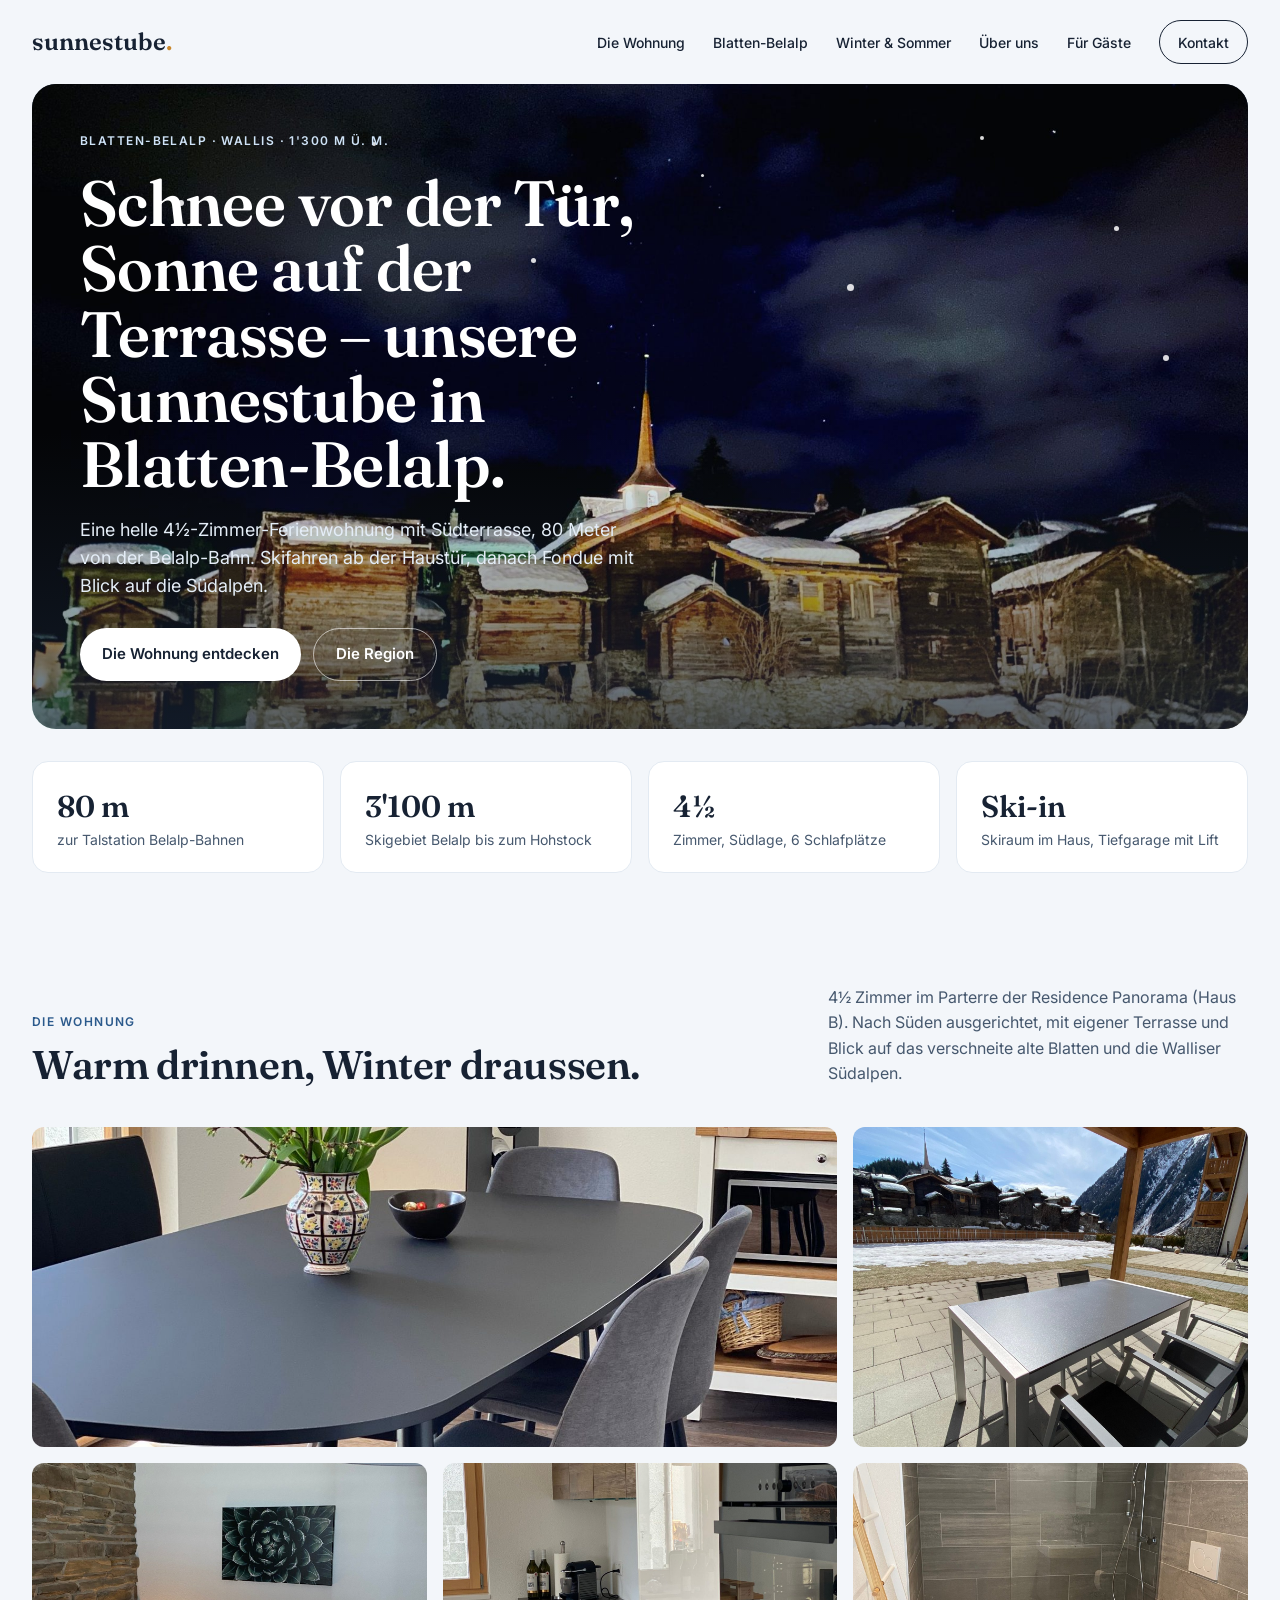
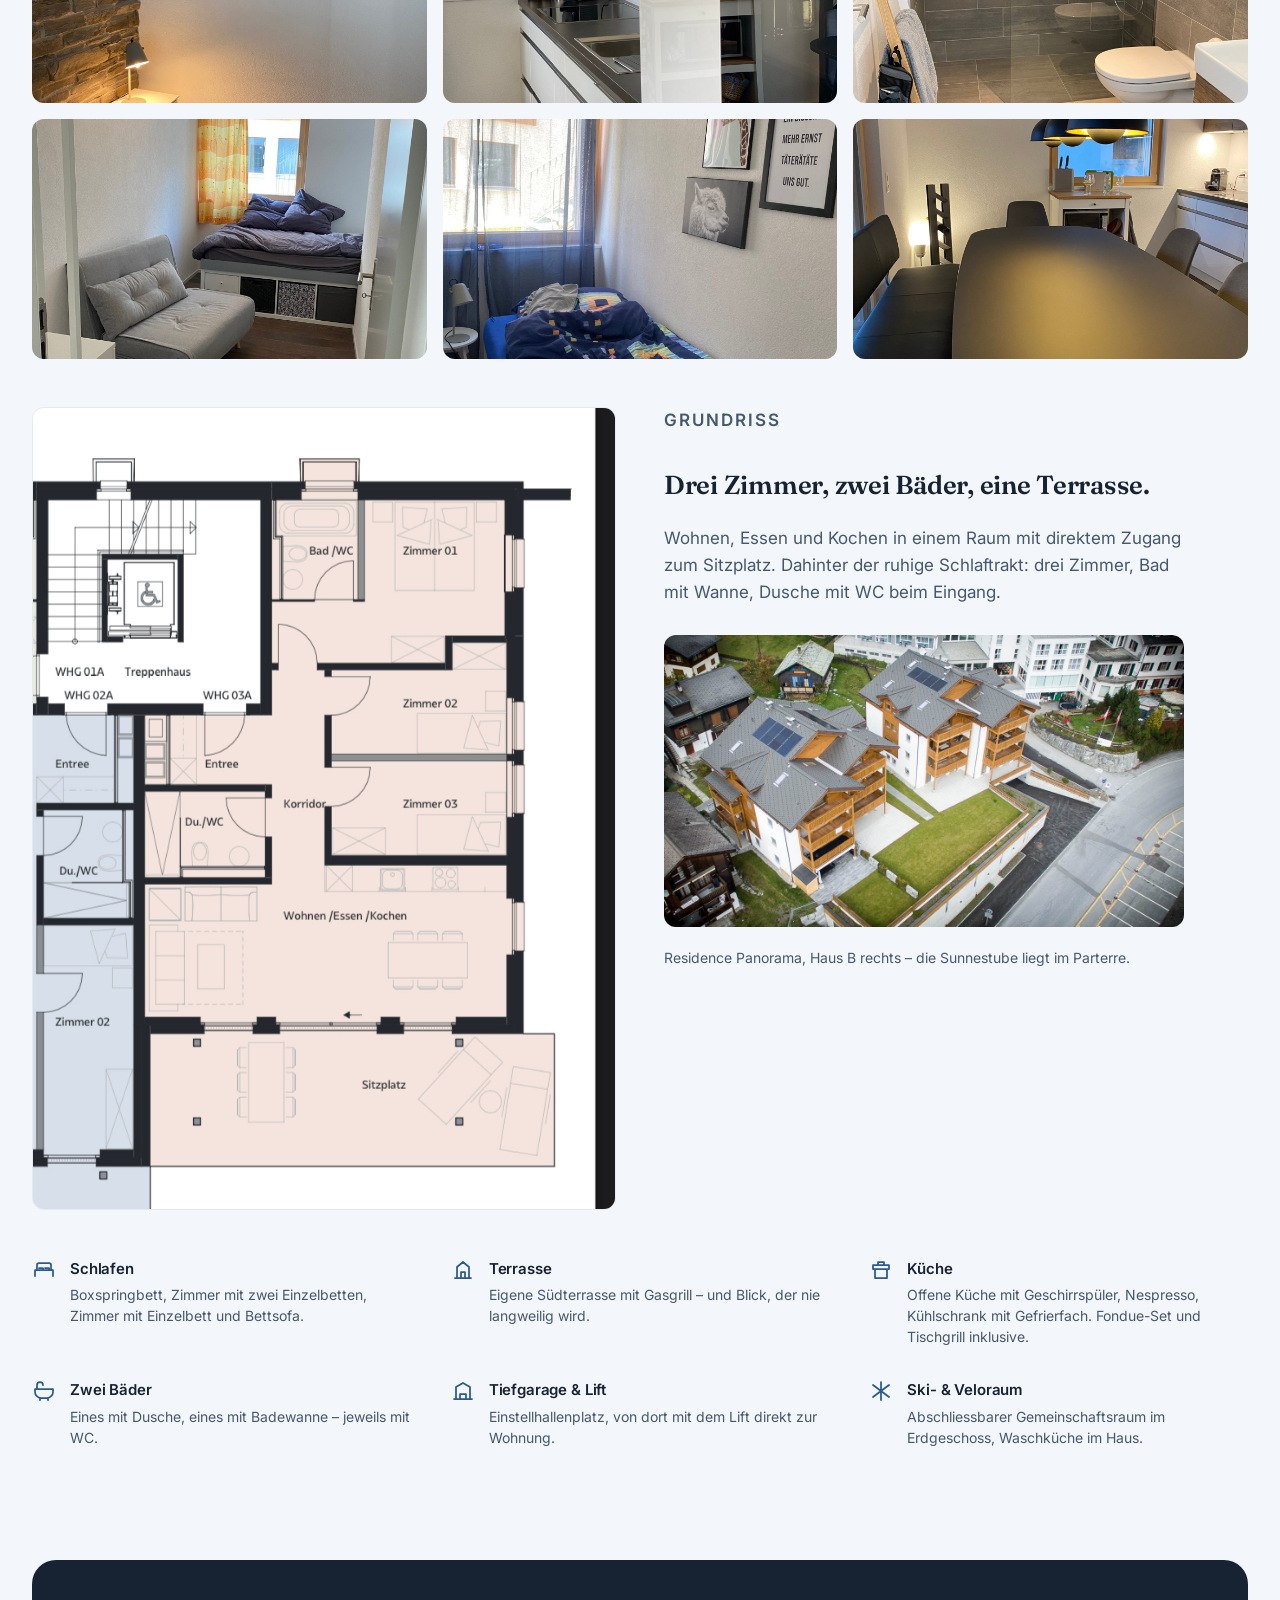
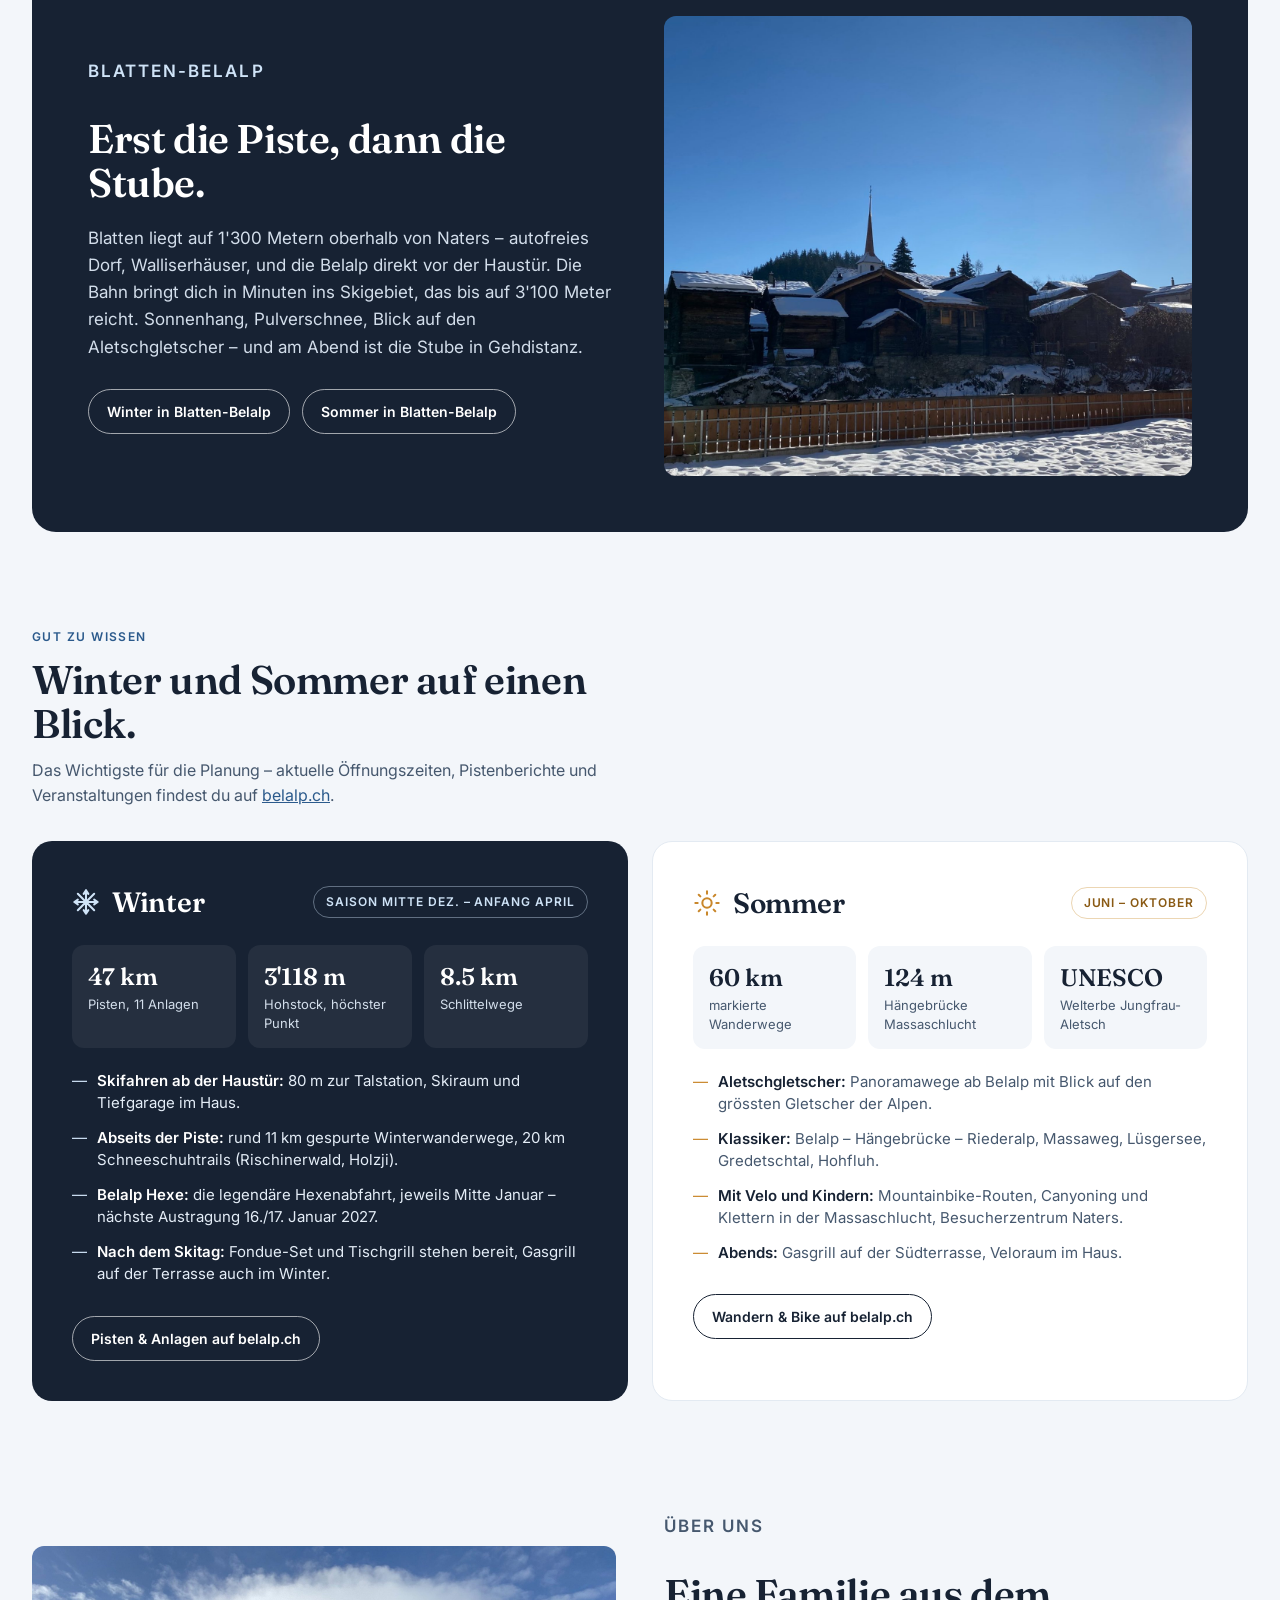
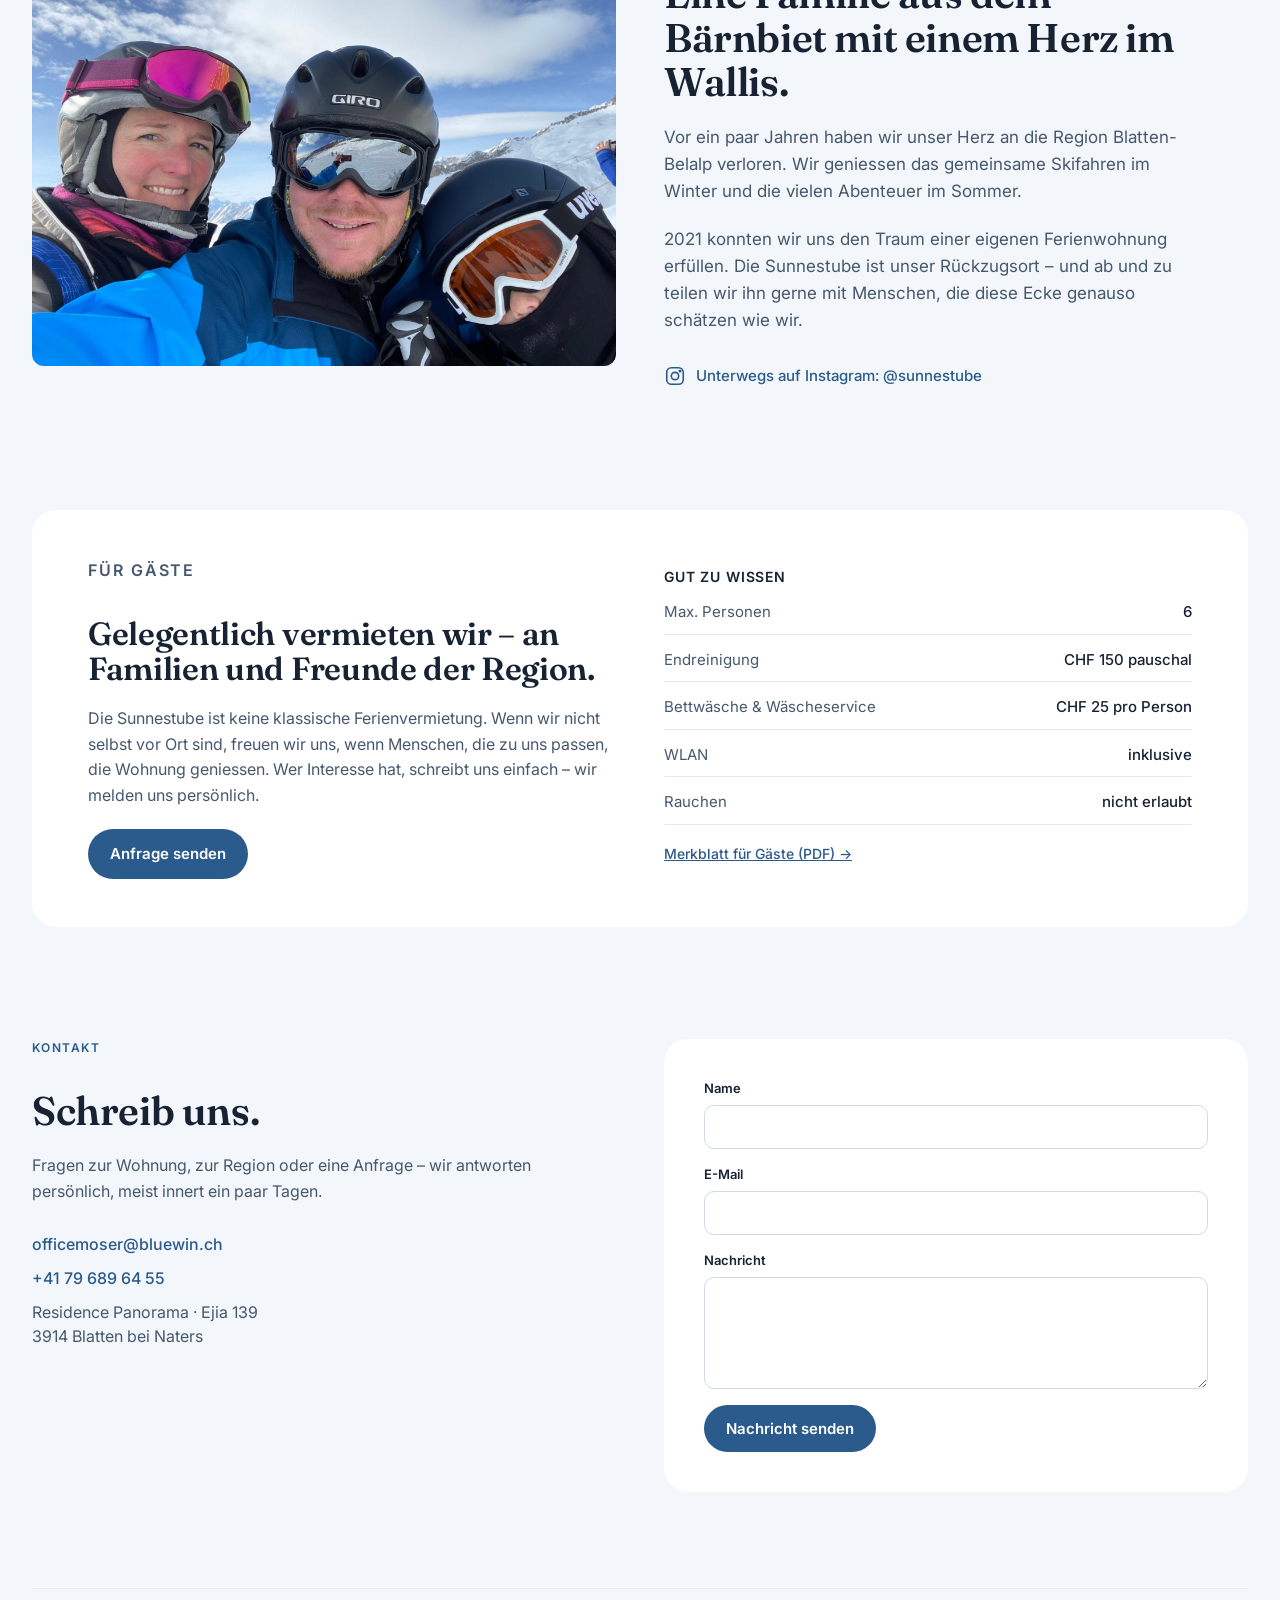
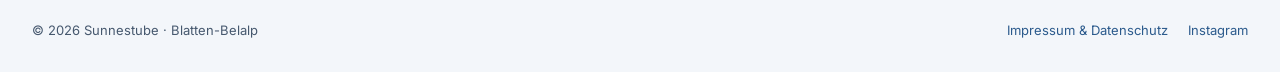
==== index.html @ 6f66592a "Neue Website sunnestube.ch (Netlify, statisch) Co-Authored-By: Claude Fable 5.1 <noreply@anthropic.c" ====
<!doctype html>
<html lang="de-CH">
<head>
<meta charset="utf-8">
<meta name="viewport" content="width=device-width, initial-scale=1">
<title>Ferienwohnung Sunnestube Blatten-Belalp – 4½ Zimmer, 80 m zur Belalp-Bahn</title>
<meta name="description" content="Die Sunnestube: helle 4½-Zimmer-Ferienwohnung mit Südterrasse in Blatten-Belalp (Wallis), 80 m von der Belalp-Bahn. Ski, Aletsch, Familie – gelegentlich vermieten wir.">
<link rel="canonical" href="https://www.sunnestube.ch/">
<meta property="og:type" content="website">
<meta property="og:site_name" content="Sunnestube Blatten-Belalp">
<meta property="og:title" content="Ferienwohnung Sunnestube Blatten-Belalp">
<meta property="og:description" content="Helle 4½-Zimmer-Ferienwohnung mit Südterrasse, 80 m von der Belalp-Bahn. Schnee vor der Tür, Sonne auf der Terrasse.">
<meta property="og:url" content="https://www.sunnestube.ch/">
<meta property="og:image" content="https://www.sunnestube.ch/images/hero.jpg">
<meta name="twitter:card" content="summary_large_image">
<link rel="icon" href="favicon.svg" type="image/svg+xml">
<link rel="preconnect" href="https://fonts.googleapis.com">
<link rel="preconnect" href="https://fonts.gstatic.com" crossorigin>
<link rel="stylesheet" href="https://fonts.googleapis.com/css2?family=Fraunces:opsz,wght@9..144,400;9..144,600&family=Inter:wght@400;500;600&display=swap">
<link rel="stylesheet" href="style.css">
<script type="application/ld+json">
{
  "@context": "https://schema.org",
  "@type": "VacationRental",
  "name": "Ferienwohnung Sunnestube",
  "description": "4½-Zimmer-Ferienwohnung mit Südterrasse in Blatten-Belalp, Wallis, für max. 6 Personen.",
  "url": "https://www.sunnestube.ch/",
  "image": "https://www.sunnestube.ch/images/hero.jpg",
  "address": {
    "@type": "PostalAddress",
    "streetAddress": "Residence Panorama, Ejia 139",
    "postalCode": "3914",
    "addressLocality": "Blatten bei Naters",
    "addressRegion": "VS",
    "addressCountry": "CH"
  },
  "containsPlace": {"@type": "Accommodation", "occupancy": {"@type": "QuantitativeValue", "maxValue": 6}, "numberOfBedrooms": 3, "numberOfBathroomsTotal": 2},
  "amenityFeature": [
    {"@type": "LocationFeatureSpecification", "name": "WLAN", "value": true},
    {"@type": "LocationFeatureSpecification", "name": "Terrasse", "value": true},
    {"@type": "LocationFeatureSpecification", "name": "Tiefgarage", "value": true},
    {"@type": "LocationFeatureSpecification", "name": "Skiraum", "value": true}
  ],
  "smokingAllowed": false
}
</script>
</head>
<body>
<div class="wrap">

<header class="header">
  <a href="#top" class="logo">sunnestube<span>.</span></a>
  <nav class="nav" aria-label="Hauptnavigation">
    <a href="#wohnung">Die Wohnung</a>
    <a href="#region">Blatten-Belalp</a>
    <a href="#saison">Winter &amp; Sommer</a>
    <a href="#familie">Über uns</a>
    <a href="#gaeste">Für Gäste</a>
    <a href="#kontakt" class="btn btn-ghost">Kontakt</a>
  </nav>
</header>

<main>

<!-- Hero -->
<section id="top" class="hero">
  <img src="images/hero.jpg" alt="Das alte Blatten bei Nacht: verschneite Walliser Holzhäuser und Kirchturm unter Sternenhimmel" fetchpriority="high">
  <span class="snow" style="width:6px;height:6px;left:12%;top:18%" aria-hidden="true"></span>
  <span class="snow" style="width:4px;height:4px;left:28%;top:9%" aria-hidden="true"></span>
  <span class="snow" style="width:5px;height:5px;left:41%;top:27%" aria-hidden="true"></span>
  <span class="snow" style="width:3px;height:3px;left:55%;top:14%" aria-hidden="true"></span>
  <span class="snow" style="width:7px;height:7px;left:67%;top:31%" aria-hidden="true"></span>
  <span class="snow" style="width:4px;height:4px;left:78%;top:8%" aria-hidden="true"></span>
  <span class="snow" style="width:5px;height:5px;left:89%;top:22%" aria-hidden="true"></span>
  <span class="snow" style="width:3px;height:3px;left:20%;top:38%" aria-hidden="true"></span>
  <span class="snow" style="width:6px;height:6px;left:93%;top:42%" aria-hidden="true"></span>
  <div class="hero-shade" aria-hidden="true"></div>
  <div class="hero-text">
    <p class="eyebrow">Blatten-Belalp · Wallis · 1'300 m ü. M.</p>
    <h1>Schnee vor der Tür, Sonne auf der Terrasse – unsere Sunnestube in Blatten-Belalp.</h1>
    <p class="lead">Eine helle 4½-Zimmer-Ferienwohnung mit Südterrasse, 80 Meter von der Belalp-Bahn. Skifahren ab der Haustür, danach Fondue mit Blick auf die Südalpen.</p>
    <div class="hero-actions">
      <a href="#wohnung" class="btn btn-white">Die Wohnung entdecken</a>
      <a href="#region" class="btn btn-outline-light">Die Region</a>
    </div>
  </div>
</section>

<!-- Kennzahlen -->
<section class="facts" aria-label="Kennzahlen">
  <div class="card"><p class="big">80 m</p><p class="small">zur Talstation Belalp-Bahnen</p></div>
  <div class="card"><p class="big">3'100 m</p><p class="small">Skigebiet Belalp bis zum Hohstock</p></div>
  <div class="card"><p class="big">4½</p><p class="small">Zimmer, Südlage, 6 Schlafplätze</p></div>
  <div class="card"><p class="big">Ski-in</p><p class="small">Skiraum im Haus, Tiefgarage mit Lift</p></div>
</section>

<!-- Die Wohnung -->
<section id="wohnung" class="section">
  <div class="section-head">
    <div>
      <p class="eyebrow">Die Wohnung</p>
      <h2>Warm drinnen, Winter draussen.</h2>
    </div>
    <p class="intro">4½ Zimmer im Parterre der Residence Panorama (Haus B). Nach Süden ausgerichtet, mit eigener Terrasse und Blick auf das verschneite alte Blatten und die Walliser Südalpen.</p>
  </div>

  <div class="gallery">
    <img class="photo span2" src="images/esszimmer.jpg" alt="Esszimmer mit grossem dunklem Tisch, Pendelleuchten und Hochlandrind-Bild" loading="lazy">
    <img class="photo" src="images/terrasse.jpg" alt="Gedeckte Terrasse mit Blick auf das alte Blatten und die Berge" loading="lazy">
    <img class="photo" src="images/schlafzimmer.jpg" alt="Schlafzimmer mit Natursteinwand und Nachttischlampe" loading="lazy">
    <img class="photo" src="images/kueche.jpg" alt="Offene Küche mit Nespresso-Maschine und Backofen" loading="lazy">
    <img class="photo" src="images/bad-dusche.jpg" alt="Badezimmer mit Walk-in-Dusche" loading="lazy">
    <img class="photo" src="images/zimmer-bettsofa.jpg" alt="Zimmer mit Bett und Bettsofa" loading="lazy">
    <img class="photo" src="images/kinderzimmer.jpg" alt="Zimmer mit Einzelbetten und Bildern an der Wand" loading="lazy">
    <img class="photo" src="images/esszimmer-abend.jpg" alt="Esszimmer am Abend mit warmem Licht und Blick in die Küche" loading="lazy">
  </div>

  <div class="two-col" style="padding-top:48px;align-items:start">
    <div>
      <img src="images/grundriss.png" alt="Grundriss der 4½-Zimmer-Wohnung mit drei Zimmern, zwei Bädern, Wohn-/Esszimmer und Terrasse" style="border-radius:12px;border:1px solid var(--line);background:#fff" loading="lazy">
    </div>
    <div class="text-col">
      <p class="eyebrow">Grundriss</p>
      <h3 style="font-size:26px">Drei Zimmer, zwei Bäder, eine Terrasse.</h3>
      <p>Wohnen, Essen und Kochen in einem Raum mit direktem Zugang zum Sitzplatz. Dahinter der ruhige Schlaftrakt: drei Zimmer, Bad mit Wanne, Dusche mit WC beim Eingang.</p>
      <img src="images/residence-panorama.jpg" alt="Luftaufnahme der Residence Panorama mit zwei Häusern, Rasen und Tiefgarage" style="border-radius:12px;margin-top:8px" loading="lazy">
      <p class="muted" style="font-size:14px">Residence Panorama, Haus B rechts – die Sunnestube liegt im Parterre.</p>
    </div>
  </div>

  <div class="features">
    <div class="feature"><svg aria-hidden="true" viewBox="0 0 24 24"><path d="M3 12h18M5 12V7a2 2 0 0 1 2-2h10a2 2 0 0 1 2 2v5M3 12v6M21 12v6M7 10h4v2M13 10h4v2"/></svg><div><h3>Schlafen</h3><p>Boxspringbett, Zimmer mit zwei Einzelbetten, Zimmer mit Einzelbett und Bettsofa.</p></div></div>
    <div class="feature"><svg aria-hidden="true" viewBox="0 0 24 24"><path d="M4 20h16M6 20V9l6-5 6 5v11M10 20v-6h4v6"/></svg><div><h3>Terrasse</h3><p>Eigene Südterrasse mit Gasgrill – und Blick, der nie langweilig wird.</p></div></div>
    <div class="feature"><svg aria-hidden="true" viewBox="0 0 24 24"><path d="M4 7h16v4H4zM6 11v9h12v-9M9 7V4h6v3"/></svg><div><h3>Küche</h3><p>Offene Küche mit Geschirrspüler, Nespresso, Kühlschrank mit Gefrierfach. Fondue-Set und Tischgrill inklusive.</p></div></div>
    <div class="feature"><svg aria-hidden="true" viewBox="0 0 24 24"><path d="M5 10V6a3 3 0 0 1 6 0M3 10h18v3a6 6 0 0 1-6 6H9a6 6 0 0 1-6-6zM8 19v2M16 19v2"/></svg><div><h3>Zwei Bäder</h3><p>Eines mit Dusche, eines mit Badewanne – jeweils mit WC.</p></div></div>
    <div class="feature"><svg aria-hidden="true" viewBox="0 0 24 24"><path d="M3 20h18M5 20V8l7-4 7 4v12M9 20v-5h6v5"/></svg><div><h3>Tiefgarage &amp; Lift</h3><p>Einstellhallenplatz, von dort mit dem Lift direkt zur Wohnung.</p></div></div>
    <div class="feature"><svg aria-hidden="true" viewBox="0 0 24 24"><path d="M4 18 20 6M4 6l16 12M12 3v18"/></svg><div><h3>Ski- &amp; Veloraum</h3><p>Abschliessbarer Gemeinschaftsraum im Erdgeschoss, Waschküche im Haus.</p></div></div>
  </div>
</section>

<!-- Region -->
<section id="region" class="section">
  <div class="panel-dark">
    <div class="stack">
      <p class="eyebrow">Blatten-Belalp</p>
      <h2>Erst die Piste, dann die Stube.</h2>
      <p>Blatten liegt auf 1'300 Metern oberhalb von Naters – autofreies Dorf, Walliserhäuser, und die Belalp direkt vor der Haustür. Die Bahn bringt dich in Minuten ins Skigebiet, das bis auf 3'100 Meter reicht. Sonnenhang, Pulverschnee, Blick auf den Aletschgletscher – und am Abend ist die Stube in Gehdistanz.</p>
      <div class="actions">
        <a href="#winter" class="btn btn-outline-light btn-sm">Winter in Blatten-Belalp</a>
        <a href="#sommer" class="btn btn-outline-light btn-sm">Sommer in Blatten-Belalp</a>
      </div>
    </div>
    <img class="photo" src="images/blatten-winter.jpg" alt="Das alte Blatten im Winter bei Sonnenschein" style="height:460px" loading="lazy">
  </div>
</section>

<!-- Saison -->
<section id="saison" class="section" style="padding-top:96px">
  <div style="max-width:620px">
    <p class="eyebrow">Gut zu wissen</p>
    <h2>Winter und Sommer auf einen Blick.</h2>
    <p class="muted" style="font-size:16px;line-height:1.6;padding-top:12px">Das Wichtigste für die Planung – aktuelle Öffnungszeiten, Pistenberichte und Veranstaltungen findest du auf <a href="https://www.belalp.ch" rel="noopener">belalp.ch</a>.</p>
  </div>
  <div class="season-grid">

    <div id="winter" class="season season-winter">
      <div class="season-title">
        <svg aria-hidden="true" viewBox="0 0 24 24"><path d="M12 2v20M2 12h20M5 5l14 14M19 5 5 19M12 2l-2 3M12 2l2 3M12 22l-2-3M12 22l2-3M2 12l3-2M2 12l3 2M22 12l-3-2M22 12l-3 2"/></svg>
        <h3>Winter</h3>
        <span class="pill">Saison Mitte Dez. – Anfang April</span>
      </div>
      <div class="stats">
        <div class="stat"><p class="big">47 km</p><p class="small">Pisten, 11 Anlagen</p></div>
        <div class="stat"><p class="big">3'118 m</p><p class="small">Hohstock, höchster Punkt</p></div>
        <div class="stat"><p class="big">8.5 km</p><p class="small">Schlittelwege</p></div>
      </div>
      <ul>
        <li><span class="dash">—</span><span><strong>Skifahren ab der Haustür:</strong> 80 m zur Talstation, Skiraum und Tiefgarage im Haus.</span></li>
        <li><span class="dash">—</span><span><strong>Abseits der Piste:</strong> rund 11 km gespurte Winterwanderwege, 20 km Schneeschuhtrails (Rischinerwald, Holzji).</span></li>
        <li><span class="dash">—</span><span><strong>Belalp Hexe:</strong> die legendäre Hexenabfahrt, jeweils Mitte Januar – nächste Austragung 16./17. Januar 2027.</span></li>
        <li><span class="dash">—</span><span><strong>Nach dem Skitag:</strong> Fondue-Set und Tischgrill stehen bereit, Gasgrill auf der Terrasse auch im Winter.</span></li>
      </ul>
      <div class="actions">
        <a href="https://www.belalp.ch/entdecken/winter" rel="noopener" class="btn btn-outline-light btn-sm">Pisten &amp; Anlagen auf belalp.ch</a>
      </div>
    </div>

    <div id="sommer" class="season season-summer">
      <div class="season-title">
        <svg aria-hidden="true" viewBox="0 0 24 24"><circle cx="12" cy="12" r="4"/><path d="M12 2v2M12 20v2M2 12h2M20 12h2M4.9 4.9l1.4 1.4M17.7 17.7l1.4 1.4M4.9 19.1l1.4-1.4M17.7 6.3l1.4-1.4"/></svg>
        <h3>Sommer</h3>
        <span class="pill">Juni – Oktober</span>
      </div>
      <div class="stats">
        <div class="stat"><p class="big">60 km</p><p class="small">markierte Wanderwege</p></div>
        <div class="stat"><p class="big">124 m</p><p class="small">Hängebrücke Massaschlucht</p></div>
        <div class="stat"><p class="big">UNESCO</p><p class="small">Welterbe Jungfrau-Aletsch</p></div>
      </div>
      <ul>
        <li><span class="dash">—</span><span><strong>Aletschgletscher:</strong> Panoramawege ab Belalp mit Blick auf den grössten Gletscher der Alpen.</span></li>
        <li><span class="dash">—</span><span><strong>Klassiker:</strong> Belalp – Hängebrücke – Riederalp, Massaweg, Lüsgersee, Gredetschtal, Hohfluh.</span></li>
        <li><span class="dash">—</span><span><strong>Mit Velo und Kindern:</strong> Mountainbike-Routen, Canyoning und Klettern in der Massaschlucht, Besucherzentrum Naters.</span></li>
        <li><span class="dash">—</span><span><strong>Abends:</strong> Gasgrill auf der Südterrasse, Veloraum im Haus.</span></li>
      </ul>
      <div class="actions">
        <a href="https://www.belalp.ch/entdecken/sommer" rel="noopener" class="btn btn-ghost btn-sm">Wandern &amp; Bike auf belalp.ch</a>
      </div>
    </div>

  </div>
</section>

<!-- Familie -->
<section id="familie" class="section two-col">
  <img class="photo" src="images/familie.jpg" alt="Familie mit Skihelmen auf der Piste, im Hintergrund die Berge" style="height:420px" loading="lazy">
  <div class="text-col">
    <p class="eyebrow">Über uns</p>
    <h2>Eine Familie aus dem Bärnbiet mit einem Herz im Wallis.</h2>
    <p>Vor ein paar Jahren haben wir unser Herz an die Region Blatten-Belalp verloren. Wir geniessen das gemeinsame Skifahren im Winter und die vielen Abenteuer im Sommer.</p>
    <p>2021 konnten wir uns den Traum einer eigenen Ferienwohnung erfüllen. Die Sunnestube ist unser Rückzugsort – und ab und zu teilen wir ihn gerne mit Menschen, die diese Ecke genauso schätzen wie wir.</p>
    <a href="https://www.instagram.com/sunnestube/" rel="noopener" class="iglink"><svg aria-hidden="true" viewBox="0 0 24 24"><rect x="3" y="3" width="18" height="18" rx="5"/><circle cx="12" cy="12" r="4"/><circle cx="17.5" cy="6.5" r=".8" fill="currentColor"/></svg>Unterwegs auf Instagram: @sunnestube</a>
  </div>
</section>

<!-- Für Gäste -->
<section id="gaeste" class="section">
  <div class="panel-white">
    <div class="text-col">
      <p class="eyebrow">Für Gäste</p>
      <h2>Gelegentlich vermieten wir – an Familien und Freunde der Region.</h2>
      <p>Die Sunnestube ist keine klassische Ferienvermietung. Wenn wir nicht selbst vor Ort sind, freuen wir uns, wenn Menschen, die zu uns passen, die Wohnung geniessen. Wer Interesse hat, schreibt uns einfach – wir melden uns persönlich.</p>
      <a href="#kontakt" class="btn btn-primary" style="align-self:flex-start">Anfrage senden</a>
    </div>
    <div class="kv">
      <h3>Gut zu wissen</h3>
      <div class="row"><span>Max. Personen</span><b>6</b></div>
      <div class="row"><span>Endreinigung</span><b>CHF 150 pauschal</b></div>
      <div class="row"><span>Bettwäsche &amp; Wäscheservice</span><b>CHF 25 pro Person</b></div>
      <div class="row"><span>WLAN</span><b>inklusive</b></div>
      <div class="row"><span>Rauchen</span><b>nicht erlaubt</b></div>
      <a href="merkblatt.pdf" style="font-size:14px;font-weight:500;padding-top:4px">Merkblatt für Gäste (PDF) →</a>
    </div>
  </div>
</section>

<!-- Kontakt -->
<section id="kontakt" class="section contact">
  <div class="stack">
    <p class="eyebrow">Kontakt</p>
    <h2>Schreib uns.</h2>
    <p class="muted" style="font-size:16px;line-height:1.6">Fragen zur Wohnung, zur Region oder eine Anfrage – wir antworten persönlich, meist innert ein paar Tagen.</p>
    <div class="contact-details">
      <a href="mailto:officemoser@bluewin.ch">officemoser@bluewin.ch</a>
      <a href="tel:+41796896455">+41 79 689 64 55</a>
      <p class="muted" style="font-size:16px">Residence Panorama · Ejia 139<br>3914 Blatten bei Naters</p>
    </div>
  </div>
  <form class="form" name="kontakt" method="POST" action="/danke.html" data-netlify="true" netlify-honeypot="firma">
    <input type="hidden" name="form-name" value="kontakt">
    <p class="hp"><label>Firma <input name="firma"></label></p>
    <div class="field"><label for="name">Name</label><input id="name" name="name" type="text" required autocomplete="name"></div>
    <div class="field"><label for="email">E-Mail</label><input id="email" name="email" type="email" required autocomplete="email"></div>
    <div class="field"><label for="msg">Nachricht</label><textarea id="msg" name="nachricht" rows="4" required></textarea></div>
    <button type="submit" class="btn btn-primary" style="align-self:flex-start">Nachricht senden</button>
  </form>
</section>

</main>

<footer class="footer">
  <span>© 2026 Sunnestube · Blatten-Belalp</span>
  <div class="footer-links"><a href="impressum.html">Impressum &amp; Datenschutz</a><a href="https://www.instagram.com/sunnestube/" rel="noopener">Instagram</a></div>
</footer>

</div>
</body>
</html>
---- style.css ----
:root{
  --bg:#f3f6fa;--ink:#172233;--muted:#46586e;--accent:#2b5a8c;--accent-dark:#1d4268;
  --ice:#cfe3f7;--line:#e3eaf2;--sun:#c9872b;--ph:#dde6f0;
}
*{box-sizing:border-box}
html{scroll-behavior:smooth}
body{margin:0;background:var(--bg);color:var(--ink);font-family:Inter,system-ui,-apple-system,sans-serif;line-height:1.5}
a{color:var(--accent)}a:hover{color:var(--accent-dark)}
img{max-width:100%;display:block}
h1,h2,h3{font-family:Fraunces,Georgia,serif;font-weight:600;margin:0;letter-spacing:-.01em}
h2{font-size:40px;line-height:1.1}
p{margin:0}
.wrap{max-width:1440px;margin:0 auto;padding:0 32px}
.eyebrow{font-size:12px;font-weight:600;letter-spacing:.12em;text-transform:uppercase;color:var(--accent);margin:0 0 12px}
.btn{display:inline-flex;align-items:center;gap:8px;padding:14px 22px;border-radius:999px;font-size:15px;font-weight:600;text-decoration:none;min-height:44px;border:0;cursor:pointer;font-family:inherit}
.btn-primary{background:var(--accent);color:#fff}.btn-primary:hover{background:var(--accent-dark);color:#fff}
.btn-white{background:#fff;color:var(--ink)}.btn-white:hover{background:var(--ice);color:var(--ink)}
.btn-ghost{border:1.5px solid var(--ink);color:var(--ink);background:transparent}.btn-ghost:hover{background:var(--ink);color:#fff}
.btn-outline-light{border:1.5px solid rgba(255,255,255,.6);color:#fff;background:transparent}.btn-outline-light:hover{background:rgba(255,255,255,.12);color:#fff}
.btn-sm{font-size:14px;padding:11px 18px}

/* Platzhalter – ersetzen durch <img> */
.ph{background:var(--ph);color:var(--muted);display:flex;align-items:center;justify-content:center;text-align:center;padding:16px;font-size:13px;font-weight:500;letter-spacing:.04em;text-transform:uppercase;border-radius:12px}
.photo{border-radius:12px;object-fit:cover;width:100%;height:100%}

/* Header */
.header{display:flex;align-items:center;justify-content:space-between;flex-wrap:wrap;gap:16px;padding:20px 0}
.logo{font-family:Fraunces,Georgia,serif;font-size:24px;font-weight:600;color:var(--ink);text-decoration:none}
.logo span{color:var(--sun)}
.nav{display:flex;gap:28px;flex-wrap:wrap;align-items:center}
.nav a{color:var(--ink);text-decoration:none;font-size:14px;font-weight:500}
.nav a:hover{color:var(--accent)}
.nav .btn{padding:10px 18px;font-size:14px}

/* Hero */
.hero{position:relative;border-radius:24px;overflow:hidden;min-height:640px;display:flex;align-items:flex-end;background:linear-gradient(180deg,#1b2d4a 0%,#3f6a99 45%,#9fbfd9 78%,#eef4fa 100%)}
.hero img{position:absolute;inset:0;width:100%;height:100%;object-fit:cover}
.hero .ph{position:absolute;inset:0;border-radius:0;background:transparent;color:#dbe7f3;align-items:flex-start;padding-top:28px}
.hero-shade{position:absolute;left:0;right:0;bottom:0;height:46%;background:linear-gradient(180deg,rgba(23,34,51,0) 0%,rgba(23,34,51,.72) 100%)}
.hero-text{position:relative;padding:48px;max-width:720px;color:#fff;display:flex;flex-direction:column;gap:20px}
.hero-text .eyebrow{color:var(--ice);margin:0}
.hero-text h1{font-size:64px;line-height:1.02;color:#fff}
.hero-text p.lead{font-size:18px;line-height:1.55;color:#e4edf7;max-width:560px}
.hero-actions{display:flex;gap:12px;flex-wrap:wrap;margin-top:8px}
.snow{position:absolute;border-radius:50%;background:#fff;opacity:.85}

/* Kennzahlen */
.facts{display:grid;grid-template-columns:repeat(4,minmax(0,1fr));gap:16px;padding-top:32px}
.card{background:#fff;border-radius:16px;padding:22px 24px;border:1px solid var(--line)}
.card .big{font-family:Fraunces,Georgia,serif;font-size:30px;font-weight:600}
.card .small,.muted{font-size:14px;color:var(--muted)}

/* Sections */
.section{padding-top:112px}
.section-head{display:flex;justify-content:space-between;align-items:flex-end;flex-wrap:wrap;gap:16px}
.section-head .intro{font-size:16px;line-height:1.6;color:var(--muted);max-width:420px}
.gallery{display:grid;grid-template-columns:repeat(3,minmax(0,1fr));gap:16px;margin-top:40px}
.gallery .span2{grid-column:span 2}
.gallery > *{height:240px}
.gallery > :nth-child(-n+2){height:320px}
.features{display:grid;grid-template-columns:repeat(3,minmax(0,1fr));gap:32px 40px;padding-top:48px}
.feature{display:flex;gap:14px;align-items:flex-start}
.feature svg{flex:none;width:24px;height:24px;stroke:var(--accent);fill:none;stroke-width:1.75;stroke-linecap:round;stroke-linejoin:round}
.feature h3{font-family:Inter,sans-serif;font-size:15px;font-weight:600;margin:0 0 4px}
.feature p{font-size:14px;color:var(--muted)}

.panel-dark{background:var(--ink);color:#fff;border-radius:24px;padding:56px;display:grid;grid-template-columns:repeat(2,minmax(0,1fr));gap:48px;align-items:center}
.panel-dark h2{color:#fff}
.panel-dark .eyebrow{color:var(--ice)}
.panel-dark p{font-size:17px;line-height:1.6;color:#d3deeb}
.panel-dark .ph{background:#2a3d57;color:#d3deeb;height:460px}
.stack{display:flex;flex-direction:column;gap:20px}
.actions{display:flex;gap:12px;flex-wrap:wrap;padding-top:8px}

/* Saison */
.season-grid{display:grid;grid-template-columns:repeat(2,minmax(0,1fr));gap:24px;margin-top:32px}
.season{border-radius:20px;padding:40px;display:flex;flex-direction:column;gap:22px}
.season-winter{background:var(--ink);color:#fff}
.season-summer{background:#fff;border:1px solid var(--line)}
.season-title{display:flex;align-items:center;gap:12px}
.season-title h3{font-size:28px}
.season-winter h3{color:#fff}
.season-title svg{width:28px;height:28px;fill:none;stroke-width:1.75;stroke-linecap:round}
.season-winter svg{stroke:var(--ice)}
.season-summer svg{stroke:var(--sun)}
.pill{margin-left:auto;font-size:12px;font-weight:600;letter-spacing:.08em;text-transform:uppercase;border-radius:999px;padding:6px 12px}
.season-winter .pill{color:var(--ice);border:1px solid rgba(207,227,247,.4)}
.season-summer .pill{color:#8a5a14;border:1px solid #ecd6b3}
.stats{display:grid;grid-template-columns:repeat(3,minmax(0,1fr));gap:12px}
.stat{border-radius:12px;padding:14px 16px}
.season-winter .stat{background:rgba(255,255,255,.06)}
.season-summer .stat{background:var(--bg)}
.stat .big{font-family:Fraunces,Georgia,serif;font-size:24px;font-weight:600}
.stat .small{font-size:13px}
.season-winter .stat .small{color:#d3deeb}
.season-summer .stat .small{color:var(--muted)}
.season ul{margin:0;padding:0;list-style:none;display:flex;flex-direction:column;gap:12px;font-size:15px}
.season li{display:flex;gap:10px}
.season-winter li{color:#e4edf7}.season-winter li strong{color:#fff;font-weight:600}.season-winter li .dash{color:var(--ice)}
.season-summer li{color:var(--muted)}.season-summer li strong{color:var(--ink);font-weight:600}.season-summer li .dash{color:var(--sun)}

/* Familie / Gäste / Kontakt */
.two-col{display:grid;grid-template-columns:repeat(2,minmax(0,1fr));gap:48px;align-items:center}
.two-col .ph{height:420px}
.text-col{display:flex;flex-direction:column;gap:20px;max-width:520px}
.text-col p{font-size:17px;line-height:1.6;color:var(--muted)}
.iglink{display:inline-flex;align-items:center;gap:10px;font-size:15px;font-weight:500;text-decoration:none;min-height:44px}
.iglink svg{width:22px;height:22px;fill:none;stroke:currentColor;stroke-width:1.75;stroke-linecap:round}

.panel-white{background:#fff;border-radius:24px;padding:48px 56px;display:grid;grid-template-columns:repeat(2,minmax(0,1fr));gap:48px}
.panel-white h2{font-size:32px}
.panel-white .text-col p{font-size:16px}
.kv{display:flex;flex-direction:column;gap:14px;font-size:15px;color:var(--muted);padding-top:8px}
.kv h3{font-family:Inter,sans-serif;font-size:14px;font-weight:600;color:var(--ink);letter-spacing:.06em;text-transform:uppercase}
.kv .row{display:flex;justify-content:space-between;gap:16px;border-bottom:1px solid var(--line);padding-bottom:10px}
.kv .row b{color:var(--ink);font-weight:500}

.contact{display:grid;grid-template-columns:repeat(2,minmax(0,1fr));gap:48px}
.contact-details{display:flex;flex-direction:column;gap:10px;font-size:16px;padding-top:8px}
.contact-details a{text-decoration:none;font-weight:500}
.form{background:#fff;border-radius:24px;padding:40px;display:flex;flex-direction:column;gap:16px}
.field{display:flex;flex-direction:column;gap:6px}
.field label{font-size:13px;font-weight:600}
.field input,.field textarea{min-height:44px;padding:10px 14px;border:1px solid #cfdae6;border-radius:10px;font:inherit;font-size:15px;background:#fff}
.field textarea{resize:vertical}
.hp{display:none}

.footer{margin-top:96px;padding:32px 0;border-top:1px solid var(--line);display:flex;justify-content:space-between;flex-wrap:wrap;gap:16px;font-size:13px;color:var(--muted)}
.footer a{text-decoration:none}
.footer-links{display:flex;gap:20px}

/* Unterseiten */
.page{max-width:760px;padding:48px 0 0}
.page h1{font-size:44px;line-height:1.1;margin-bottom:24px}
.page h2{font-size:22px;margin:32px 0 10px}
.page p{color:var(--muted);font-size:16px;line-height:1.65;margin-bottom:12px}

@media (max-width:860px){
  h2{font-size:30px}
  .hero-text h1{font-size:40px}
  .hero{min-height:560px}
  .hero-text{padding:28px}
  .wrap{padding:0 16px}
  .nav{display:none}
  .facts,.gallery,.features,.two-col,.panel-dark,.panel-white,.season-grid,.contact{grid-template-columns:1fr}
  .gallery .span2{grid-column:auto}
  .panel-dark,.panel-white,.season{padding:28px}
  .section{padding-top:72px}
  .stats{grid-template-columns:1fr 1fr}
  .pill{margin-left:0}
  .season-title{flex-wrap:wrap}
}
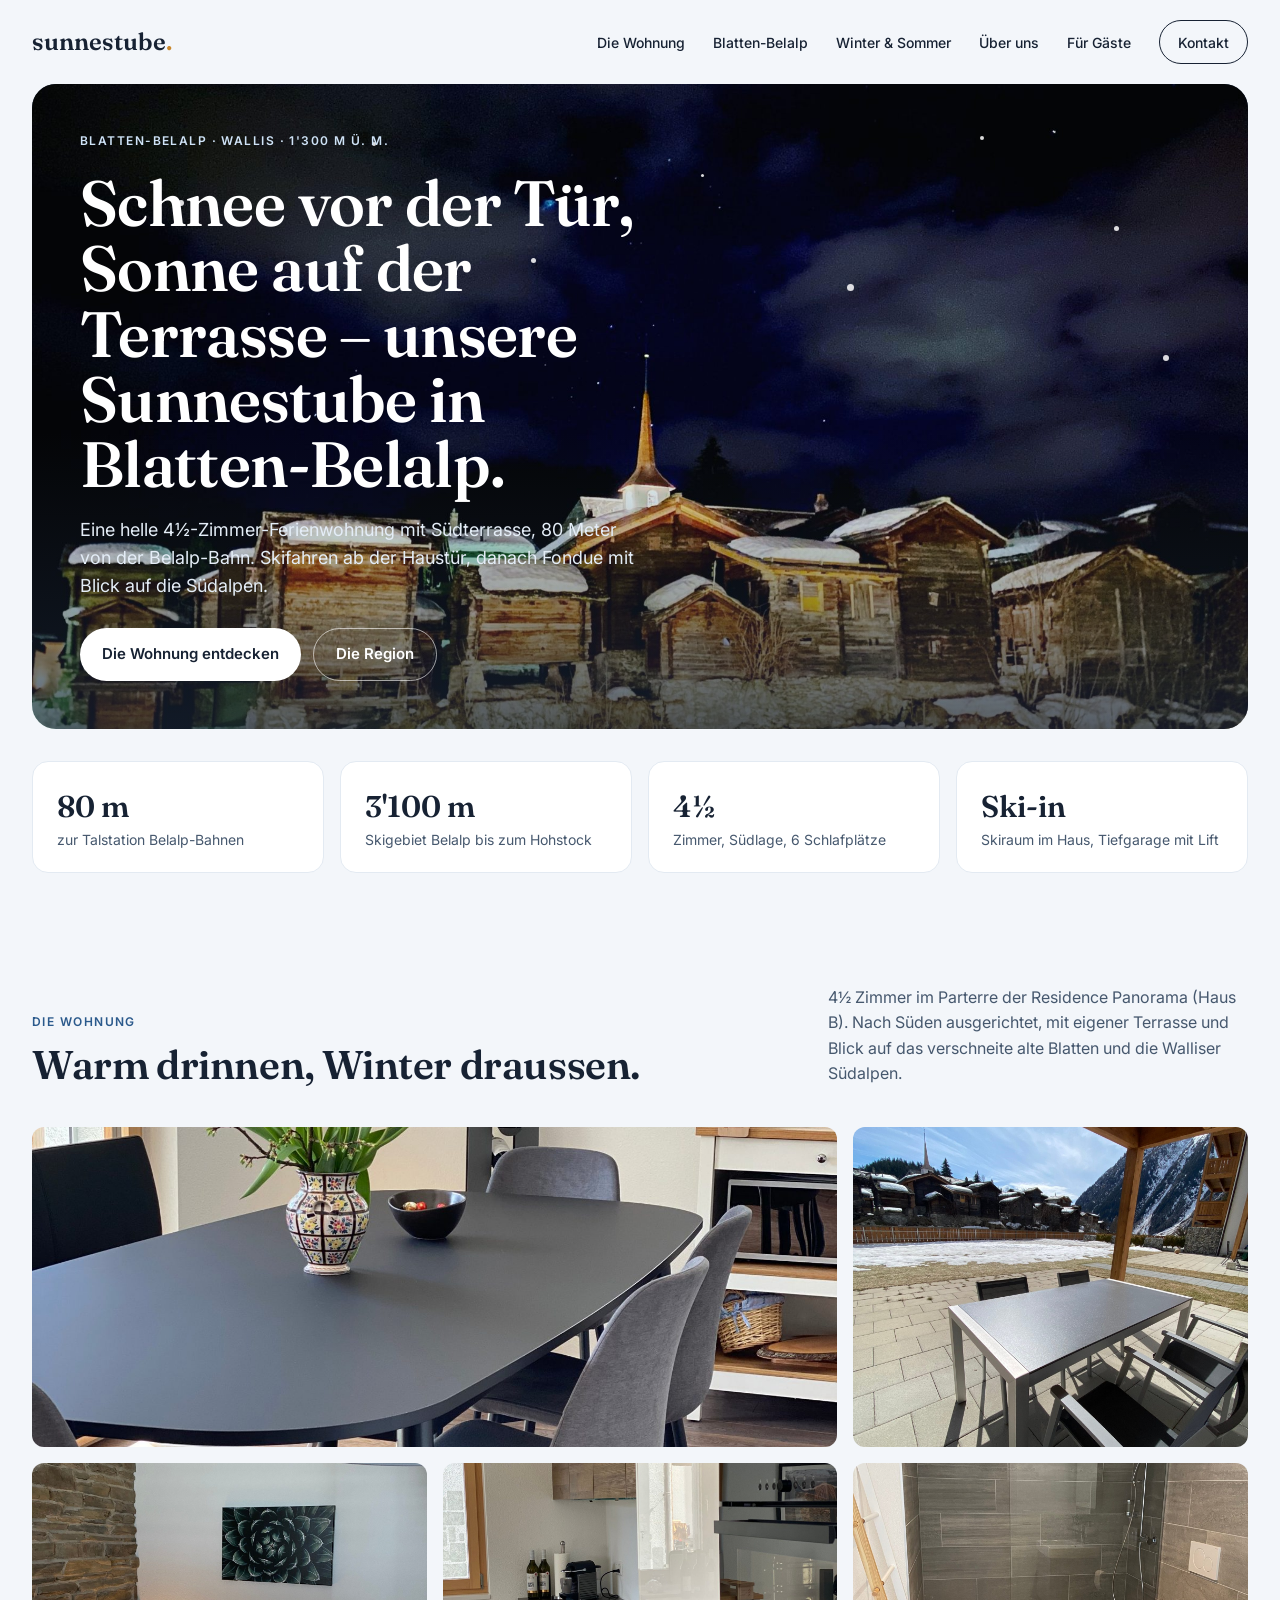
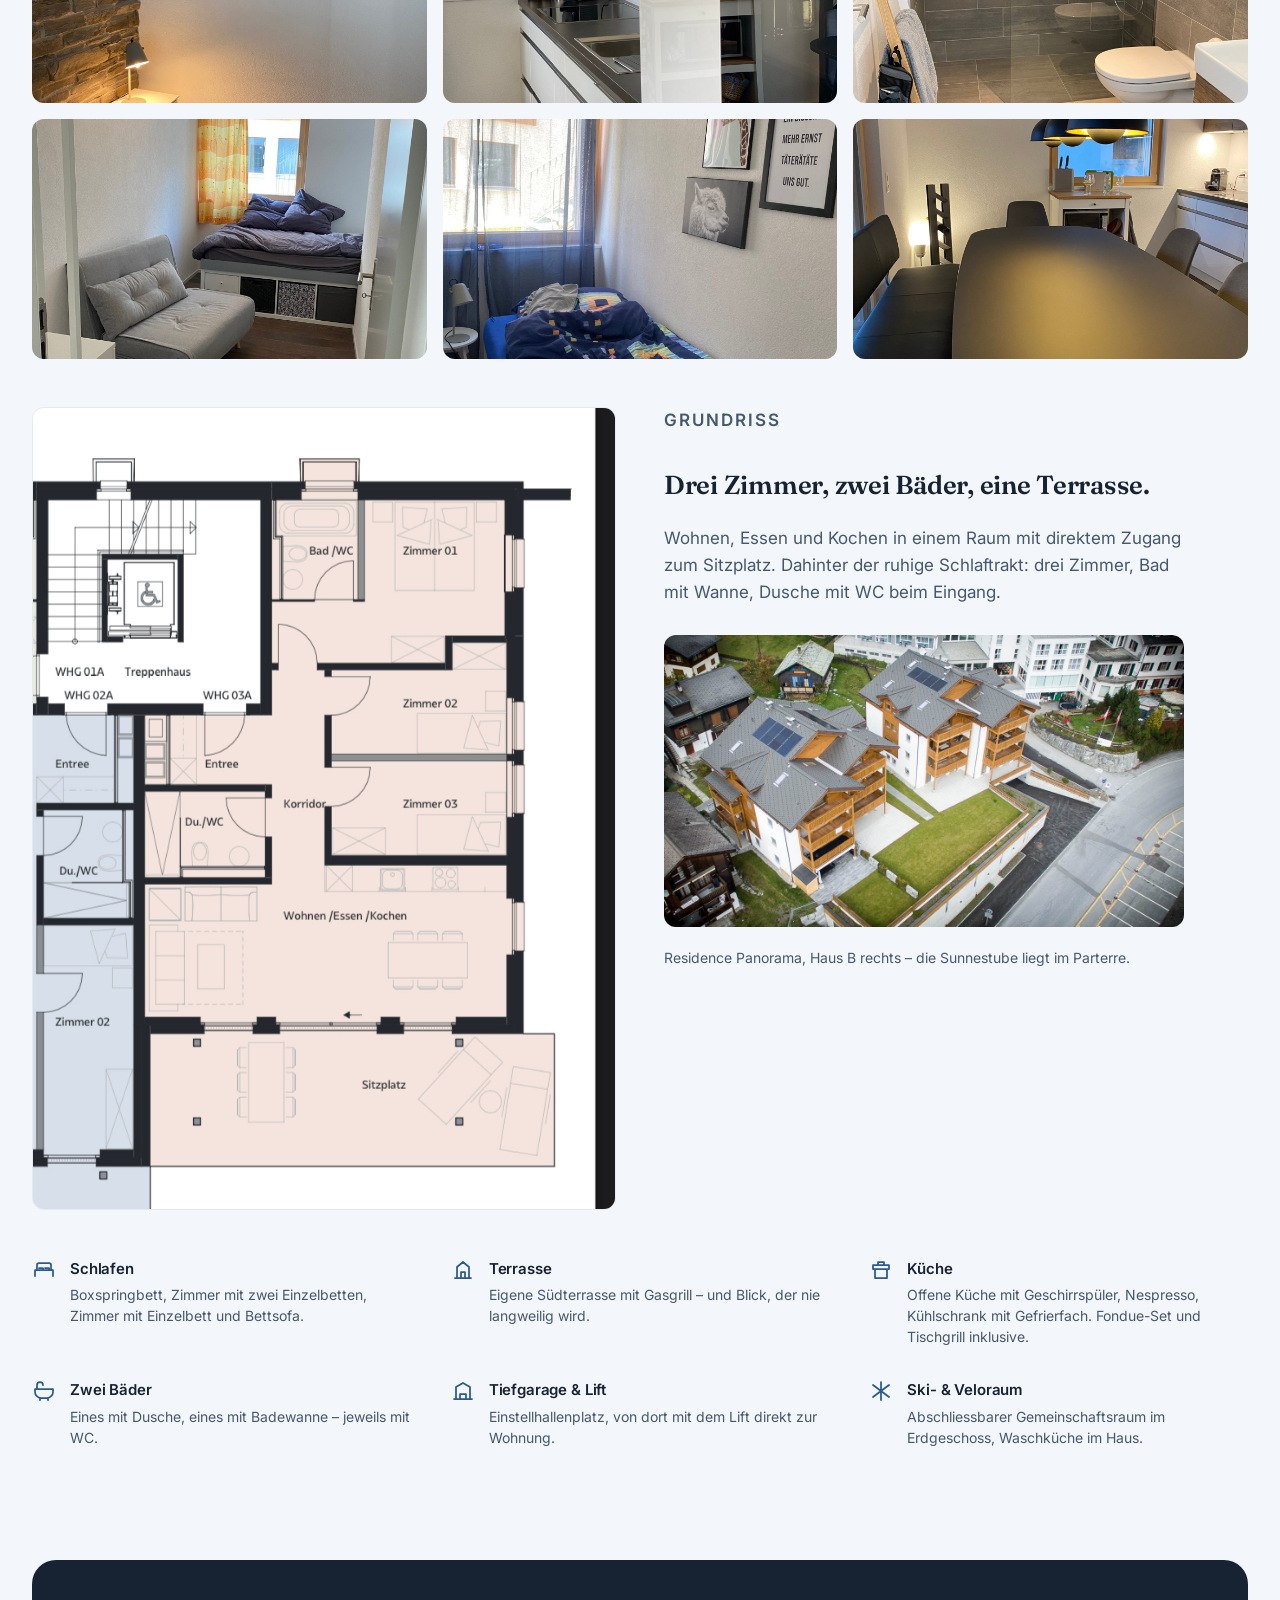
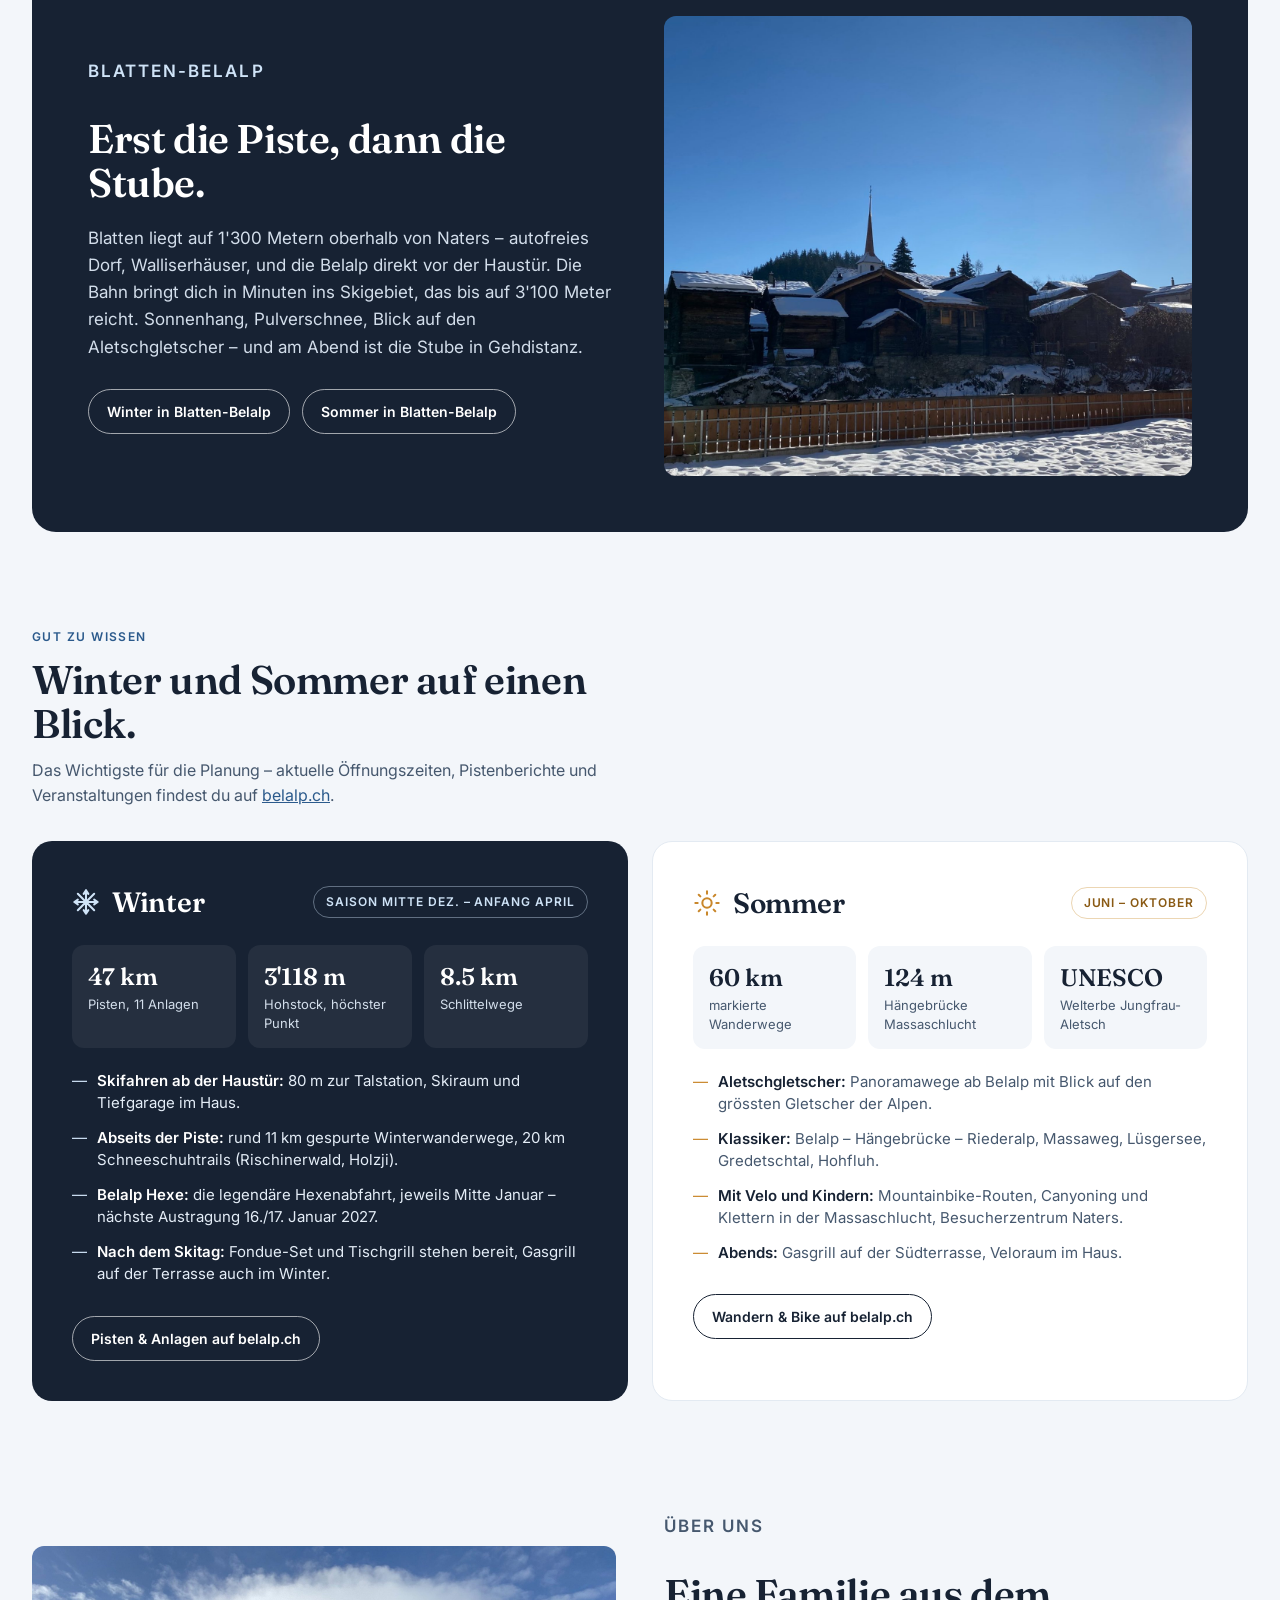
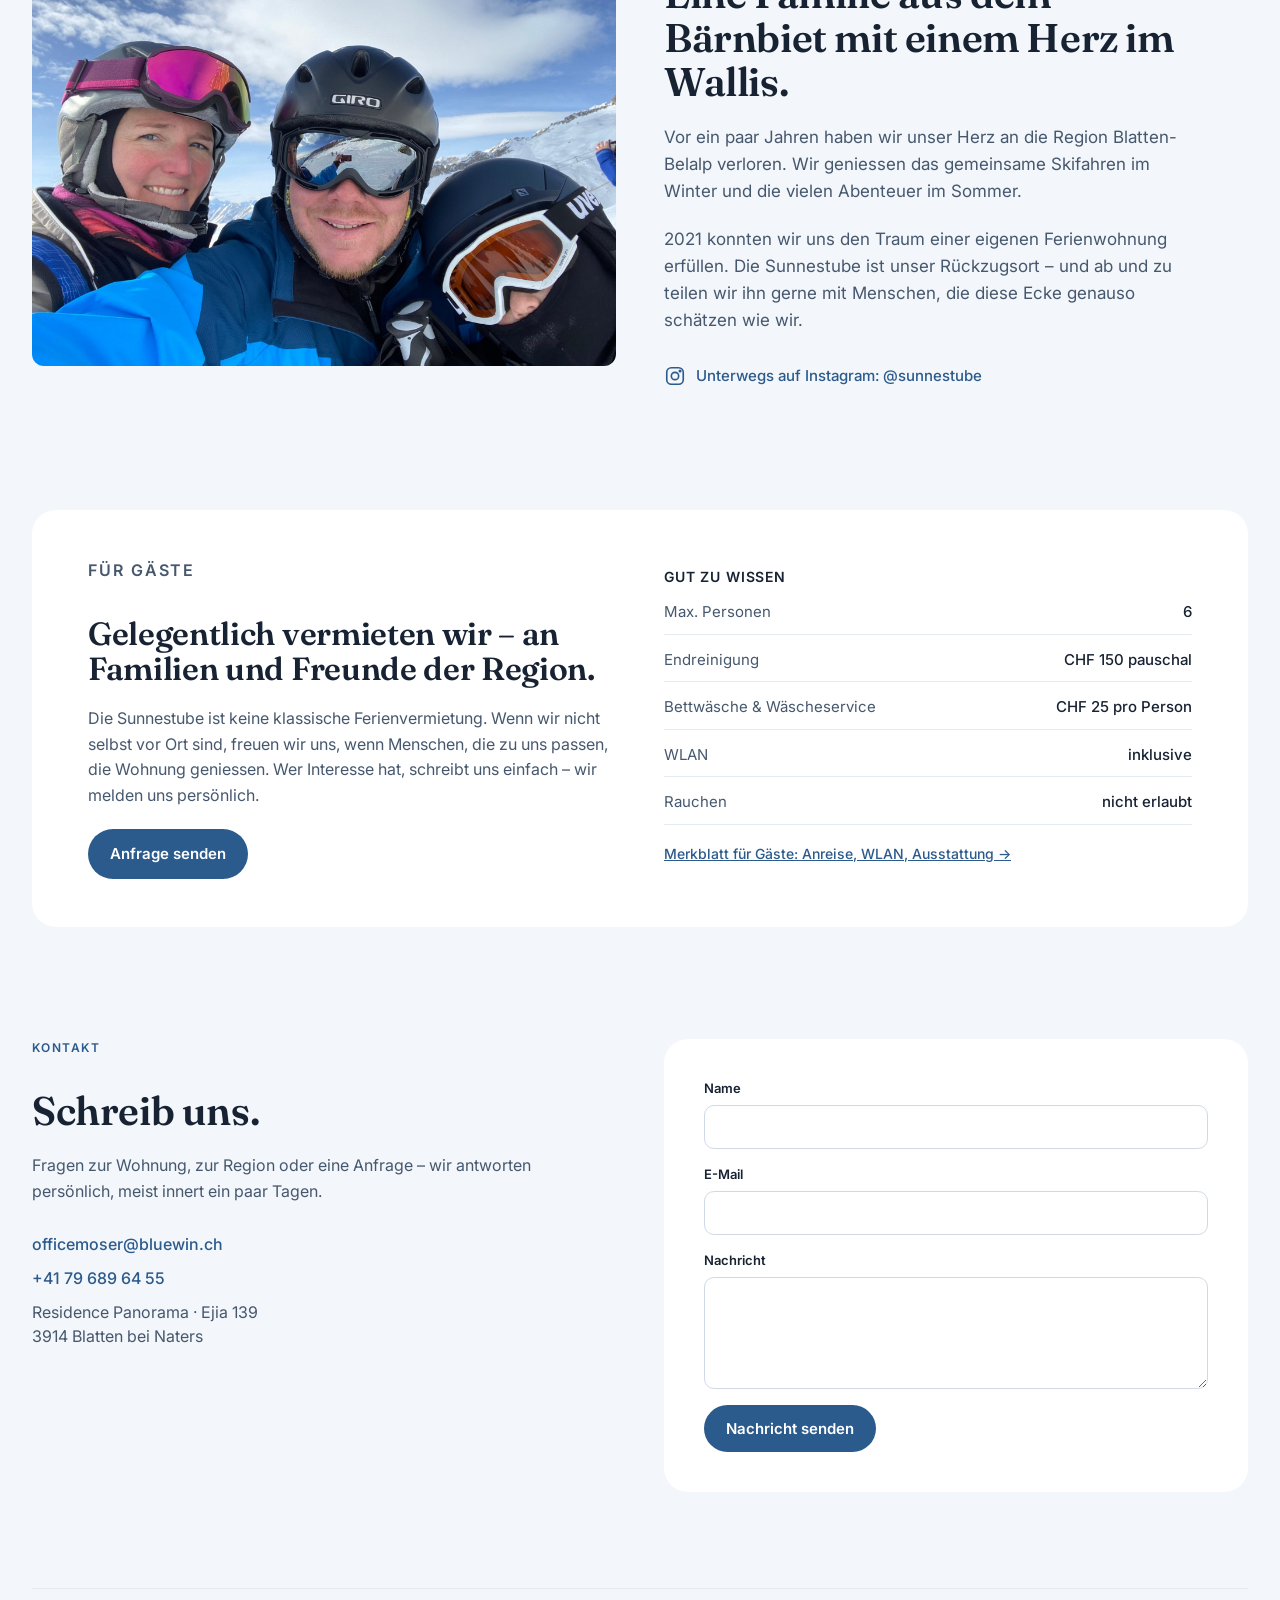
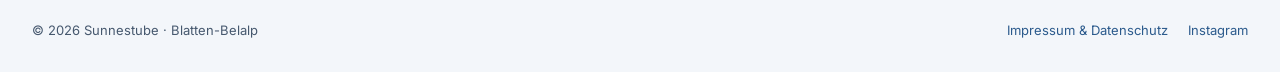
==== commit a2c551b9: "Merkblatt für Gäste als eigene Seite Co-Authored-By: Claude Fable 5.1 <noreply@anthropic.com> Claude" ====
--- a/index.html
+++ b/index.html
@@ -238,7 +238,7 @@
       <div class="row"><span>Bettwäsche &amp; Wäscheservice</span><b>CHF 25 pro Person</b></div>
       <div class="row"><span>WLAN</span><b>inklusive</b></div>
       <div class="row"><span>Rauchen</span><b>nicht erlaubt</b></div>
-      <a href="merkblatt.pdf" style="font-size:14px;font-weight:500;padding-top:4px">Merkblatt für Gäste (PDF) →</a>
+      <a href="merkblatt.html" style="font-size:14px;font-weight:500;padding-top:4px">Merkblatt für Gäste: Anreise, WLAN, Ausstattung →</a>
     </div>
   </div>
 </section>
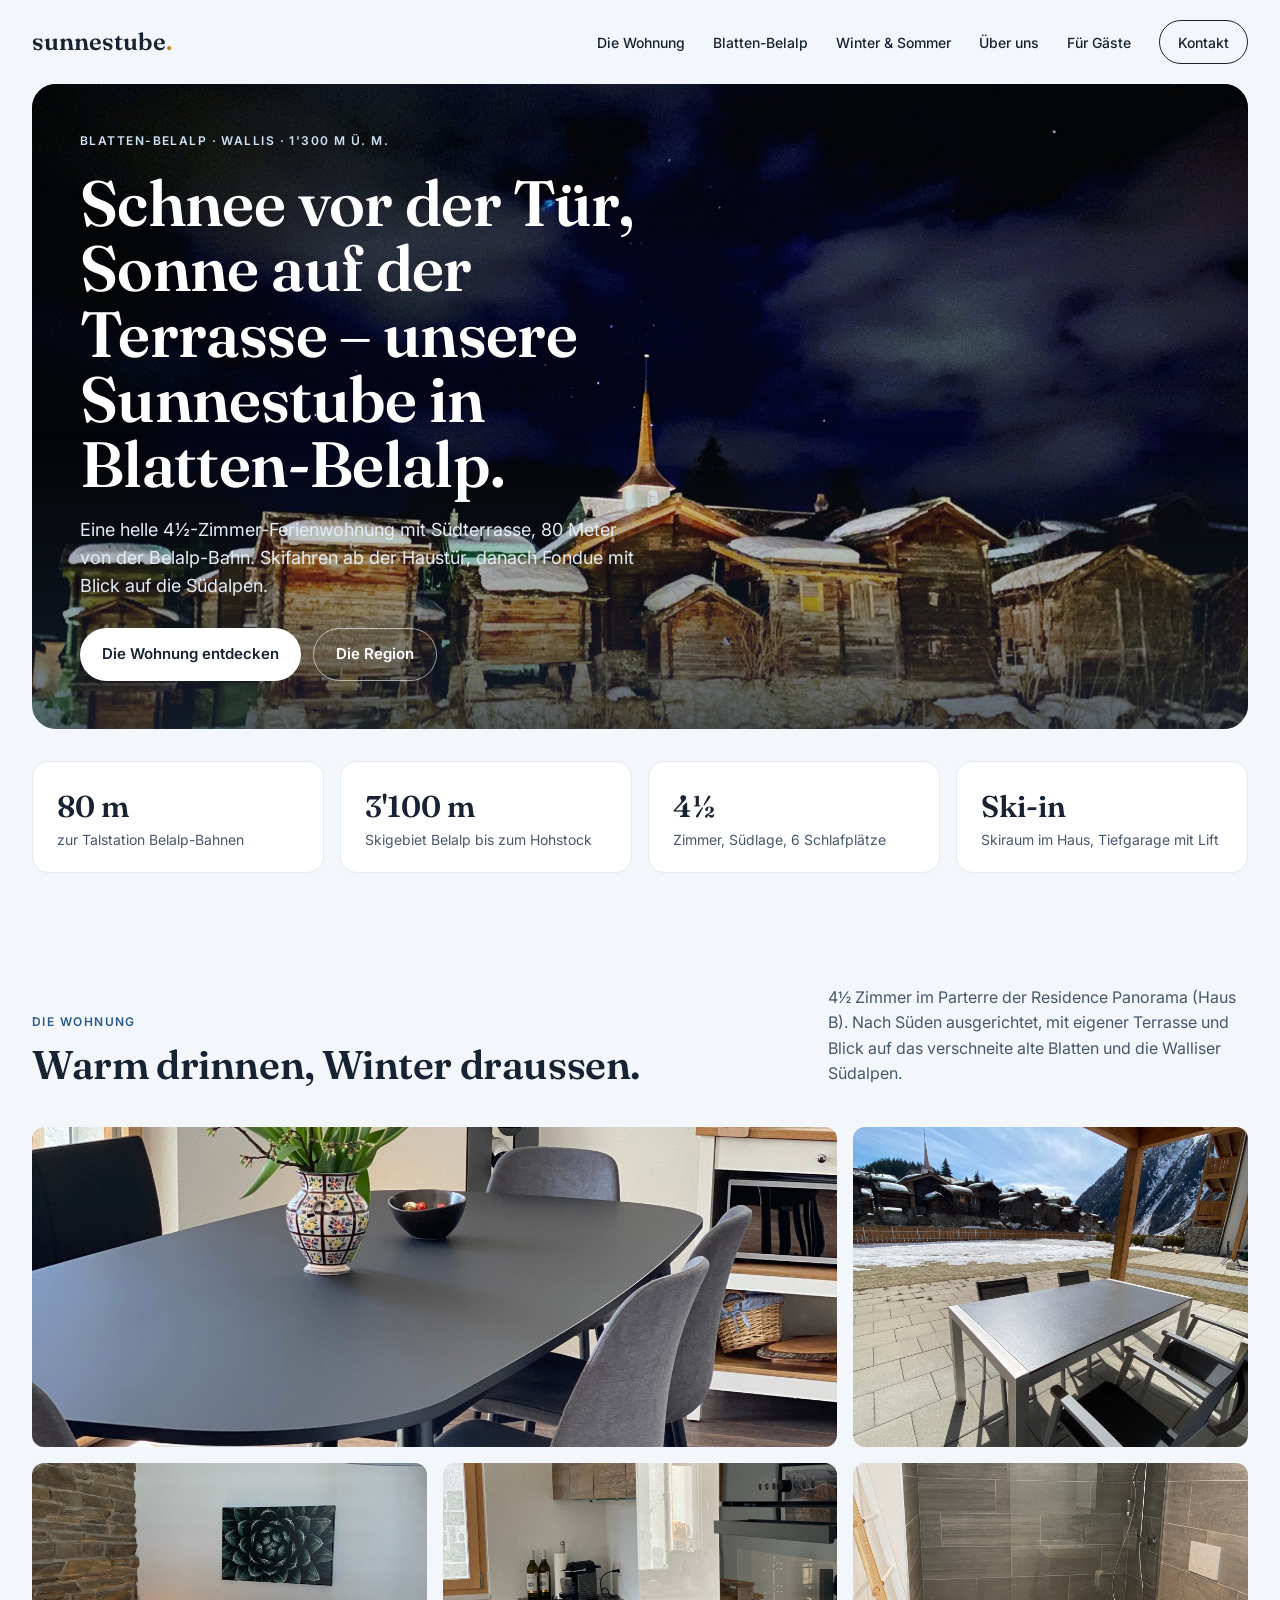
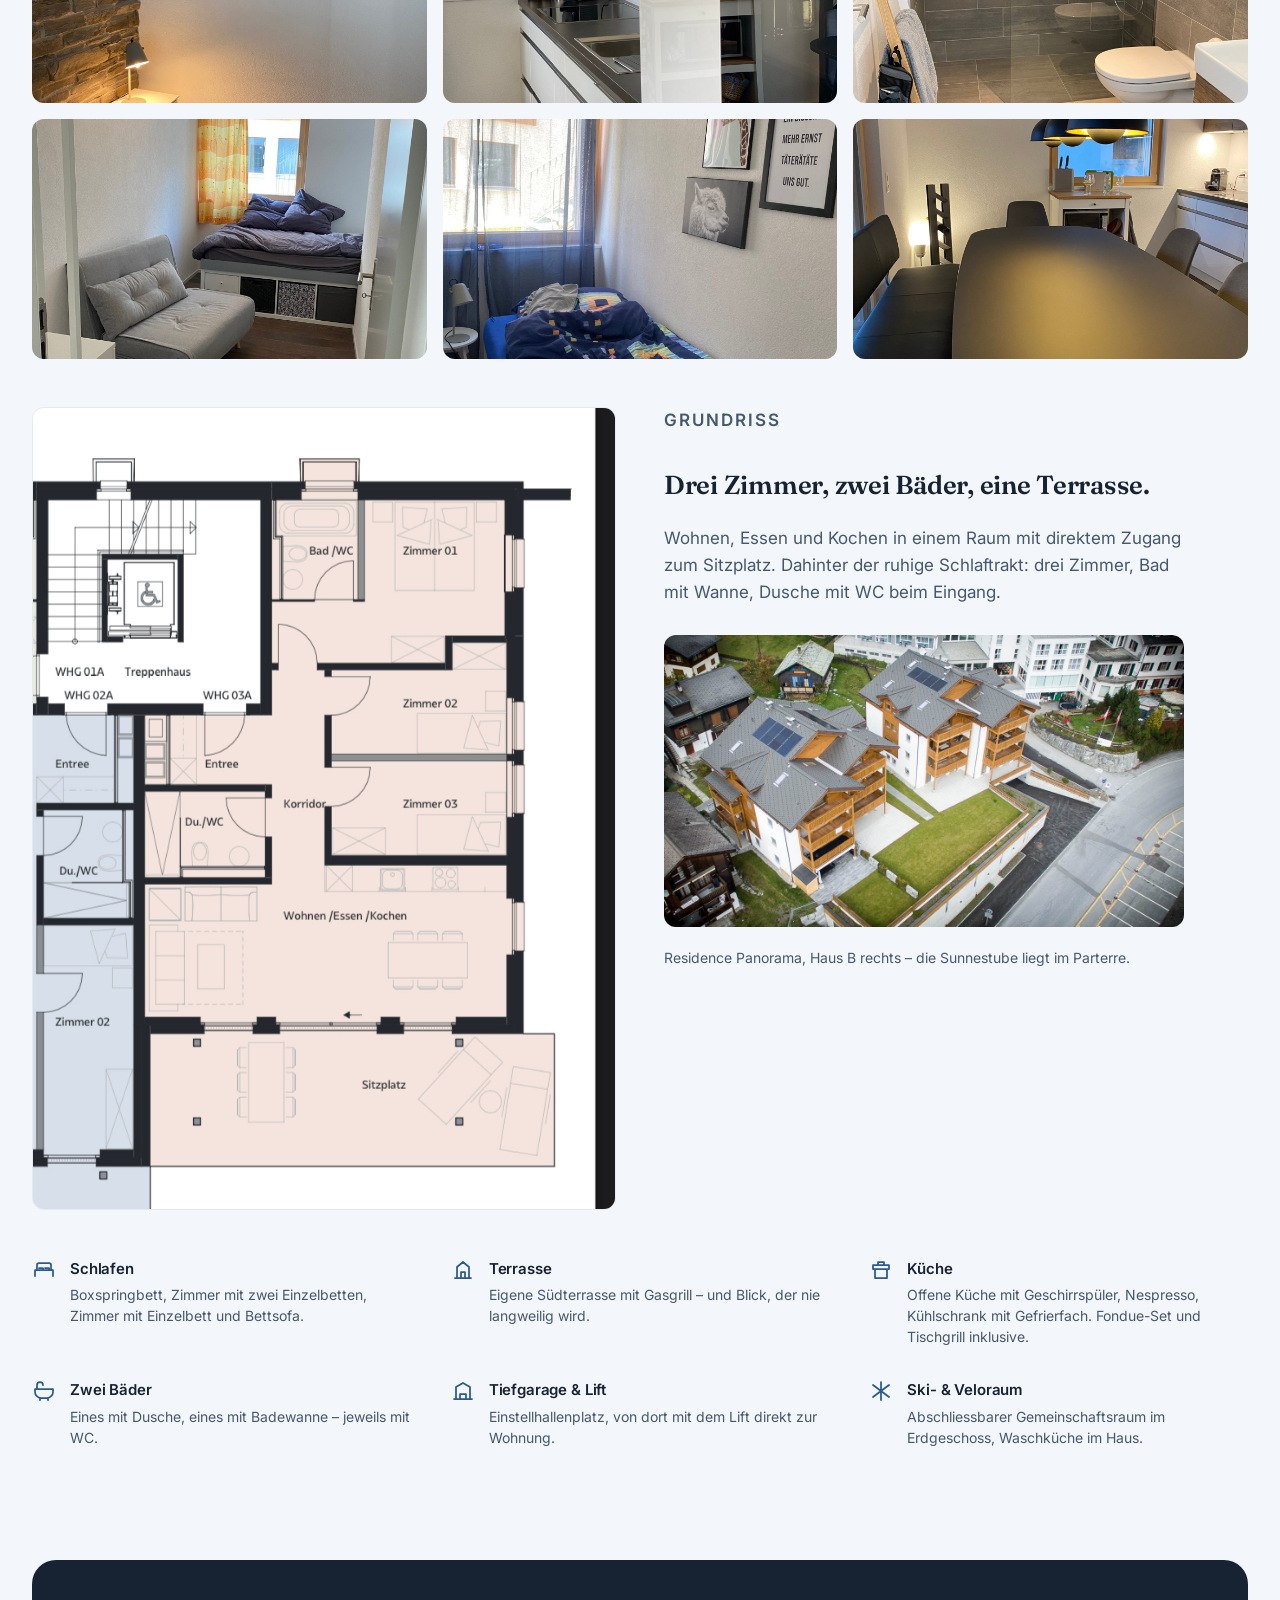
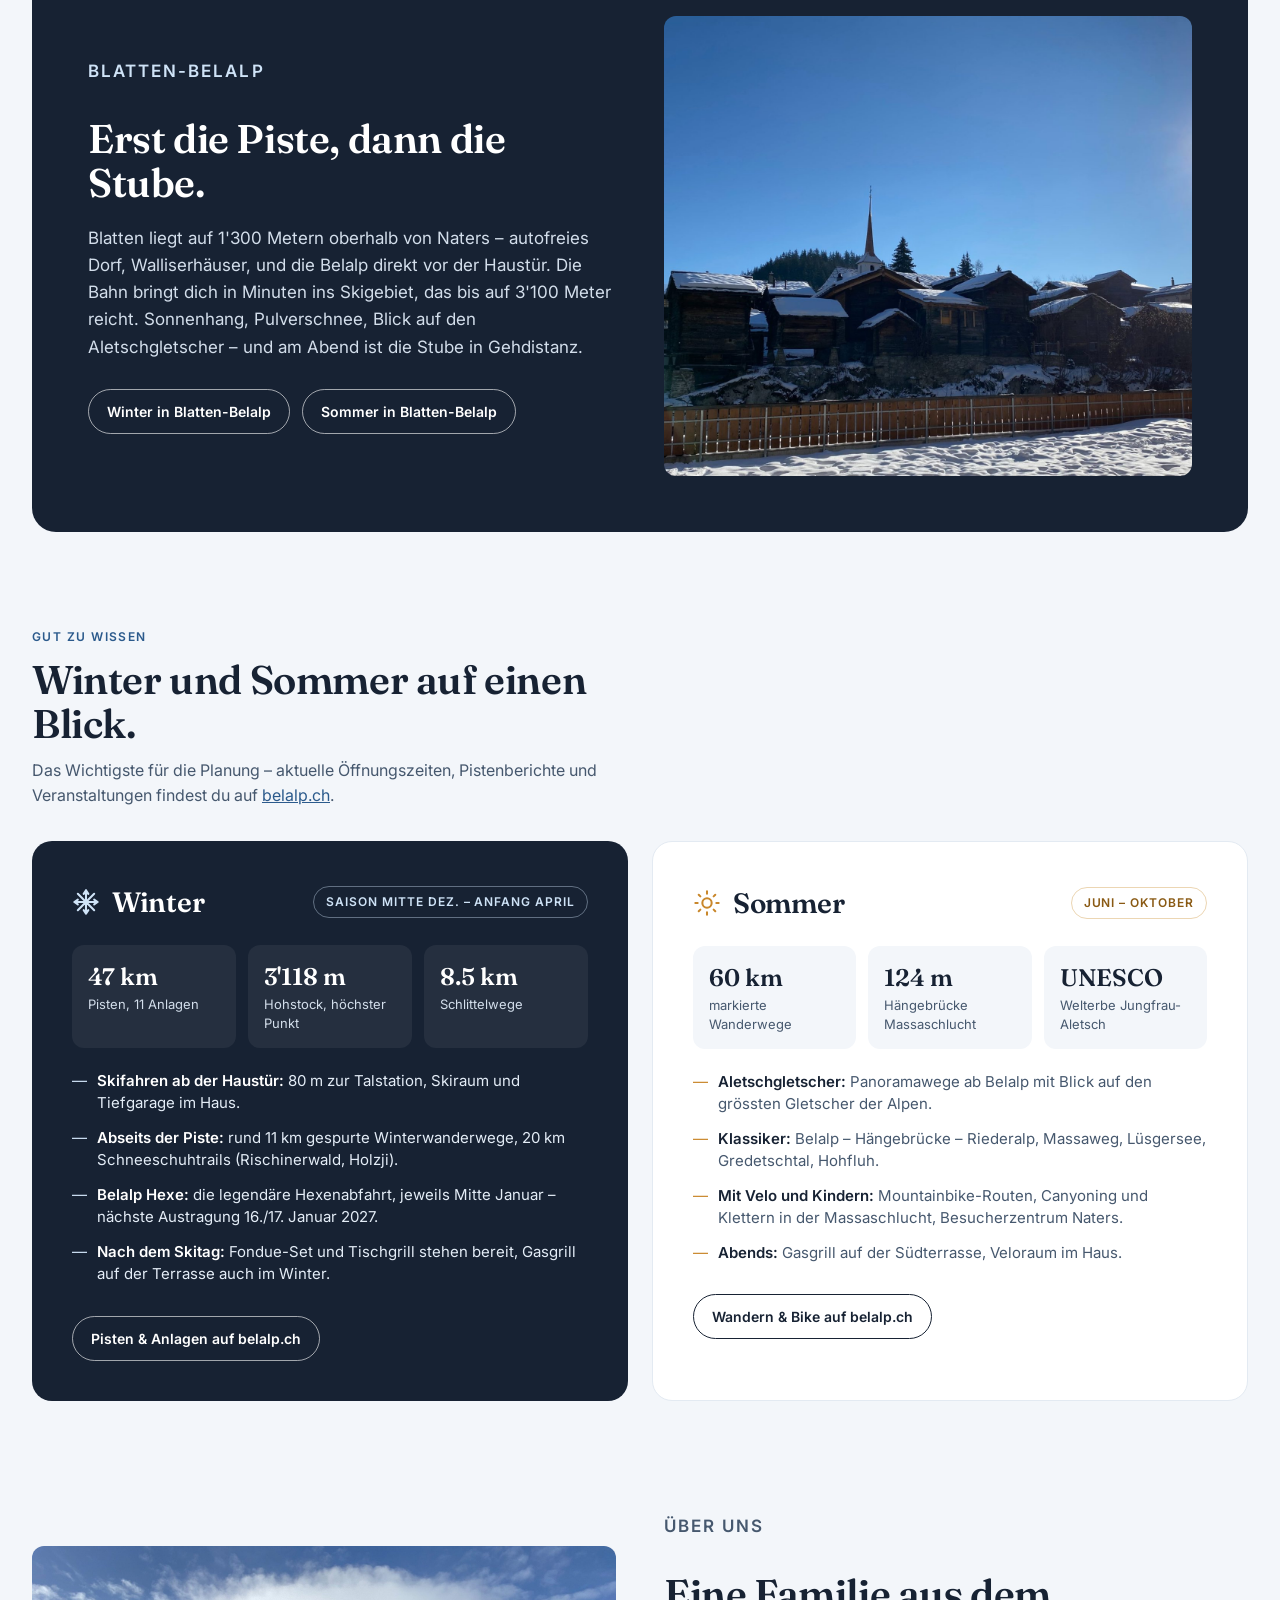
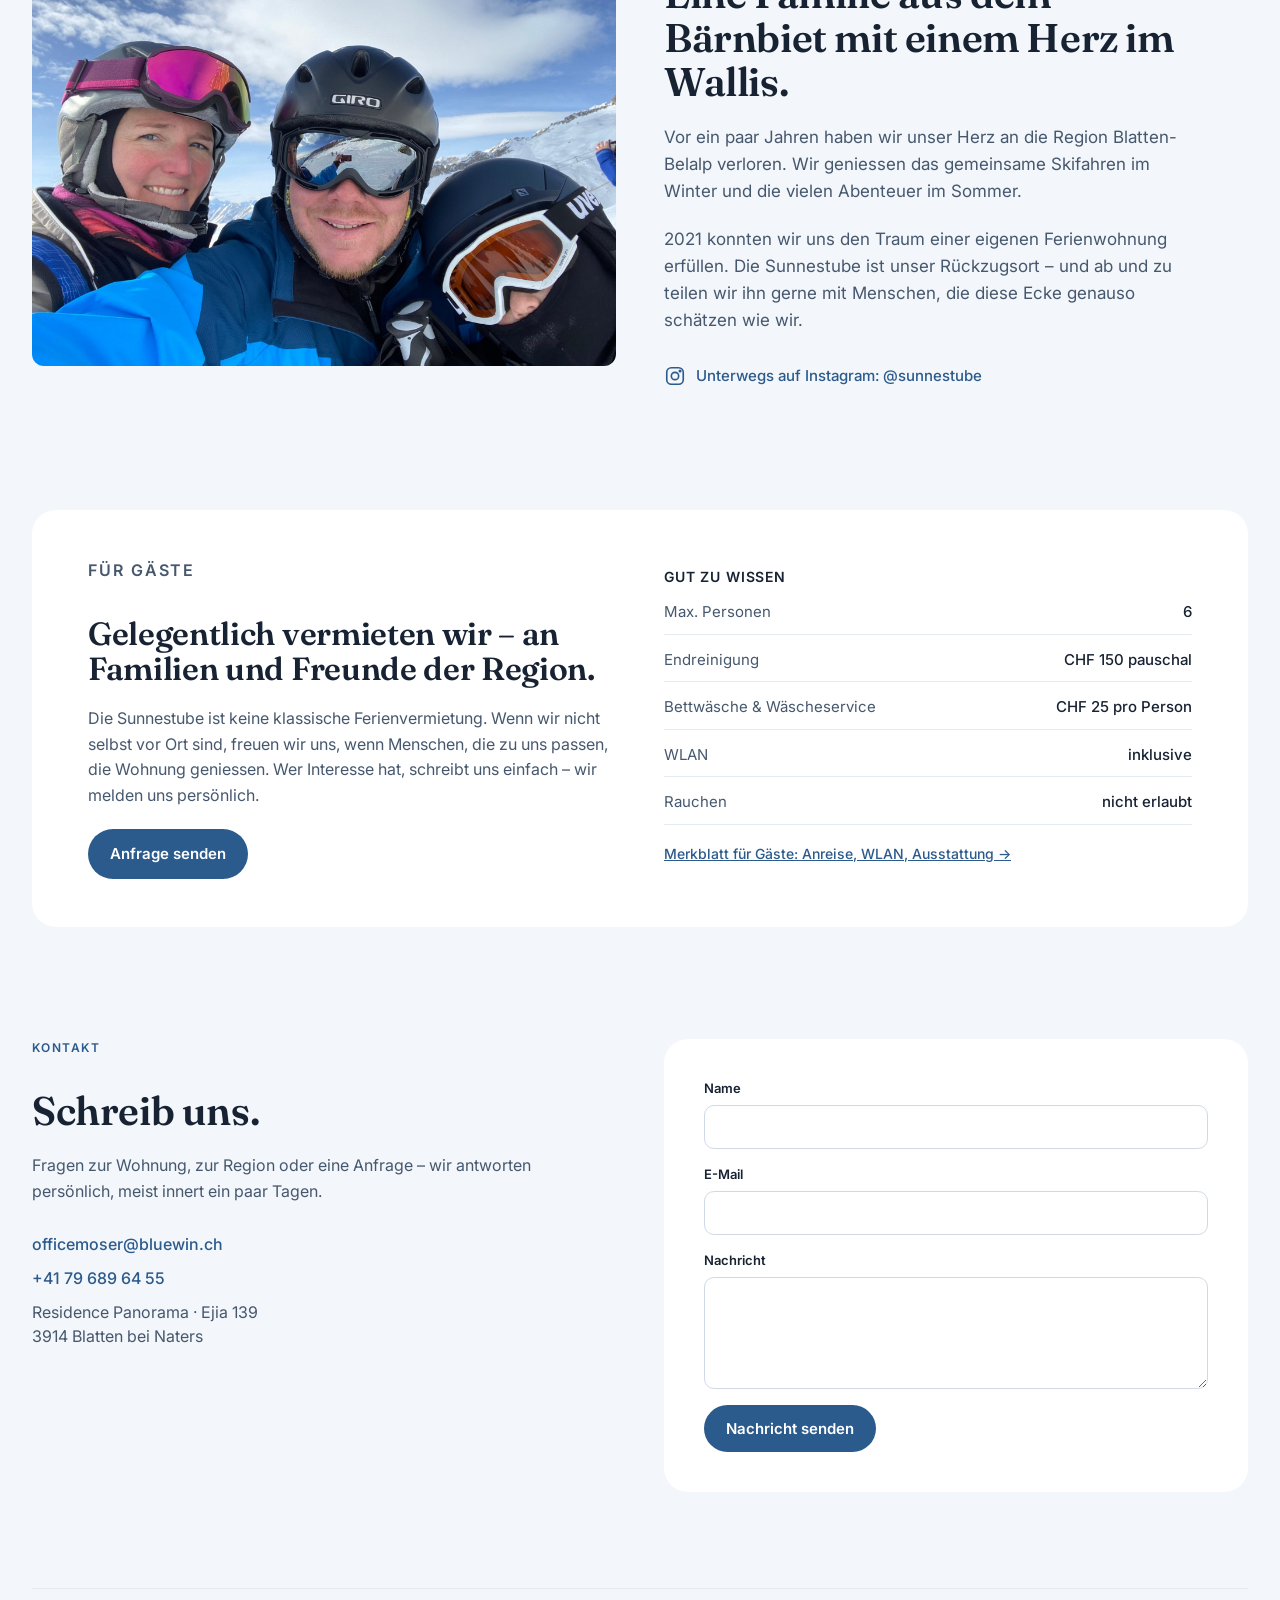
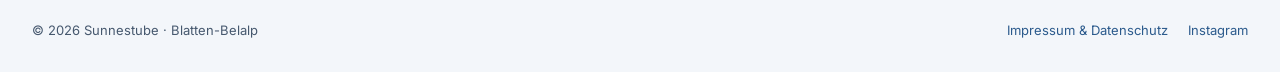
==== commit 85409292: "Dynamik: Scroll-Animationen, Schnee, Lightbox, Sticky-Header, Mobile-Menü Co-Authored-By: Claude Fab" ====
--- a/index.html
+++ b/index.html
@@ -50,7 +50,8 @@
 
 <header class="header">
   <a href="#top" class="logo">sunnestube<span>.</span></a>
-  <nav class="nav" aria-label="Hauptnavigation">
+  <button class="menu-toggle" aria-label="Menü" aria-expanded="false" aria-controls="hauptnav"><span></span><span></span><span></span></button>
+  <nav id="hauptnav" class="nav" aria-label="Hauptnavigation">
     <a href="#wohnung">Die Wohnung</a>
     <a href="#region">Blatten-Belalp</a>
     <a href="#saison">Winter &amp; Sommer</a>
@@ -273,5 +274,6 @@
 </footer>
 
 </div>
+<script src="script.js" defer></script>
 </body>
 </html>
--- a/style.css
+++ b/style.css
@@ -150,3 +150,73 @@
   .pill{margin-left:0}
   .season-title{flex-wrap:wrap}
 }
+
+/* ---------- Dynamik ---------- */
+.header{position:sticky;top:0;z-index:50;background:rgba(243,246,250,.0);transition:background .3s,box-shadow .3s,padding .3s;margin:0 -32px;padding-left:32px;padding-right:32px}
+.header.is-scrolled{background:rgba(243,246,250,.85);backdrop-filter:blur(12px);-webkit-backdrop-filter:blur(12px);box-shadow:0 1px 0 var(--line);padding-top:12px;padding-bottom:12px}
+.nav a{position:relative}
+.nav a:not(.btn)::after{content:"";position:absolute;left:0;right:100%;bottom:-6px;height:2px;background:var(--accent);transition:right .25s}
+.nav a:not(.btn):hover::after,.nav a.is-active::after{right:0}
+
+.menu-toggle{display:none;width:44px;height:44px;border:0;background:transparent;cursor:pointer;flex-direction:column;justify-content:center;gap:5px;padding:10px}
+.menu-toggle span{display:block;height:2px;background:var(--ink);border-radius:2px;transition:transform .25s,opacity .25s}
+.menu-toggle[aria-expanded="true"] span:nth-child(1){transform:translateY(7px) rotate(45deg)}
+.menu-toggle[aria-expanded="true"] span:nth-child(2){opacity:0}
+.menu-toggle[aria-expanded="true"] span:nth-child(3){transform:translateY(-7px) rotate(-45deg)}
+
+.hero img{animation:heroZoom 24s ease-out forwards;transform-origin:center 40%}
+@keyframes heroZoom{from{transform:scale(1.08)}to{transform:scale(1)}}
+.hero-text > *{animation:rise .8s ease-out both}
+.hero-text > :nth-child(2){animation-delay:.12s}
+.hero-text > :nth-child(3){animation-delay:.24s}
+.hero-text > :nth-child(4){animation-delay:.36s}
+@keyframes rise{from{opacity:0;transform:translateY(18px)}to{opacity:1;transform:none}}
+
+.snow-layer{position:absolute;inset:0;overflow:hidden;pointer-events:none}
+.snow-layer span{position:absolute;top:-10px;border-radius:50%;background:#fff;filter:blur(.3px);animation-name:snowfall;animation-timing-function:linear;animation-iteration-count:infinite}
+@keyframes snowfall{0%{transform:translate3d(0,-10px,0)}50%{transform:translate3d(var(--drift,20px),50vh,0)}100%{transform:translate3d(0,110%,0)}}
+
+.reveal{opacity:0;transform:translateY(22px);transition:opacity .7s ease-out,transform .7s ease-out}
+.reveal.is-visible{opacity:1;transform:none}
+.facts .card:nth-child(2),.features .feature:nth-child(2),.gallery img:nth-child(2){transition-delay:.08s}
+.facts .card:nth-child(3),.features .feature:nth-child(3),.gallery img:nth-child(3){transition-delay:.16s}
+.facts .card:nth-child(4),.features .feature:nth-child(4),.gallery img:nth-child(4){transition-delay:.24s}
+.features .feature:nth-child(5),.gallery img:nth-child(5){transition-delay:.32s}
+.features .feature:nth-child(6),.gallery img:nth-child(6){transition-delay:.4s}
+.season-grid .season:nth-child(2){transition-delay:.12s}
+
+.card,.season,.info{transition:opacity .7s ease-out,transform .7s ease-out,box-shadow .3s}
+.card:hover,.info:hover{box-shadow:0 12px 32px rgba(23,34,51,.08)}
+.is-zoomable{cursor:zoom-in;transition:opacity .7s ease-out,transform .5s ease,filter .3s}
+.is-zoomable:hover{transform:scale(1.015);filter:brightness(1.04)}
+.gallery img.is-zoomable.is-visible:hover{transform:scale(1.015)}
+.btn{transition:background .2s,color .2s,transform .15s}
+.btn:hover{transform:translateY(-1px)}
+
+.lightbox{position:fixed;inset:0;z-index:100;background:rgba(10,16,26,.92);display:none;align-items:center;justify-content:center;padding:24px}
+.lightbox.is-open{display:flex;animation:fade .2s ease-out}
+@keyframes fade{from{opacity:0}to{opacity:1}}
+.lightbox figure{margin:0;max-width:min(1200px,92vw);max-height:90vh;display:flex;flex-direction:column;align-items:center;gap:12px}
+.lightbox img{max-width:100%;max-height:82vh;border-radius:12px;object-fit:contain;box-shadow:0 20px 60px rgba(0,0,0,.5)}
+.lightbox figcaption{color:#d3deeb;font-size:14px;text-align:center}
+.lightbox button{position:absolute;border:0;background:rgba(255,255,255,.1);color:#fff;width:48px;height:48px;border-radius:50%;font-size:30px;line-height:1;cursor:pointer;display:flex;align-items:center;justify-content:center;transition:background .2s}
+.lightbox button:hover{background:rgba(255,255,255,.22)}
+.lb-close{top:20px;right:20px}
+.lb-prev{left:16px;top:50%;transform:translateY(-50%)}
+.lb-next{right:16px;top:50%;transform:translateY(-50%)}
+
+@media (max-width:860px){
+  .header{margin:0 -16px;padding-left:16px;padding-right:16px}
+  .menu-toggle{display:flex}
+  .nav{display:none;position:absolute;left:0;right:0;top:100%;flex-direction:column;align-items:flex-start;gap:4px;background:#fff;border-bottom:1px solid var(--line);padding:12px 16px 20px;box-shadow:0 16px 32px rgba(23,34,51,.08)}
+  .nav.is-open{display:flex;animation:fade .2s ease-out}
+  .nav a{padding:12px 4px;font-size:16px;width:100%}
+  .nav a.btn{width:auto;margin-top:8px}
+  .lb-prev,.lb-next{top:auto;bottom:16px;transform:none}
+  .lb-prev{left:16px}.lb-next{right:16px}
+}
+@media (prefers-reduced-motion:reduce){
+  .reveal{opacity:1;transform:none;transition:none}
+  .hero img,.hero-text > *,.snow-layer span{animation:none}
+  .is-zoomable:hover,.btn:hover{transform:none}
+}
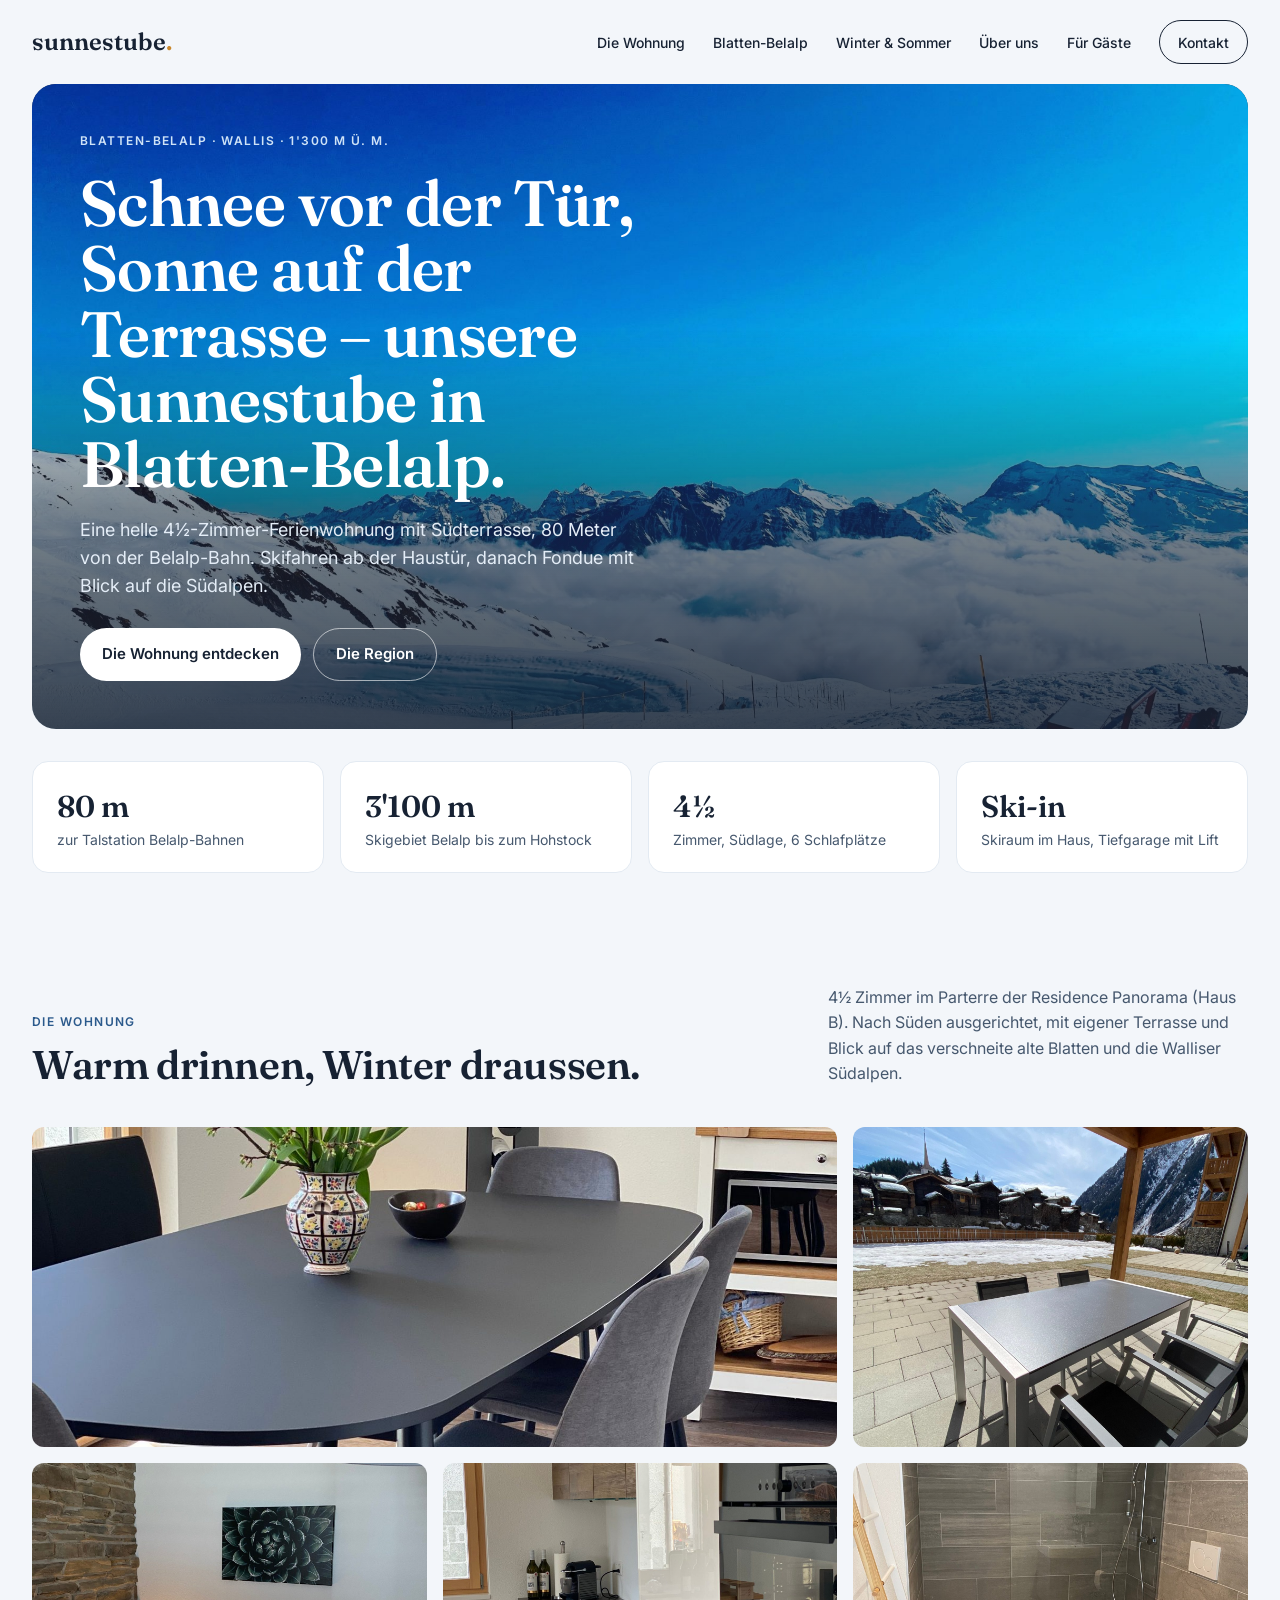
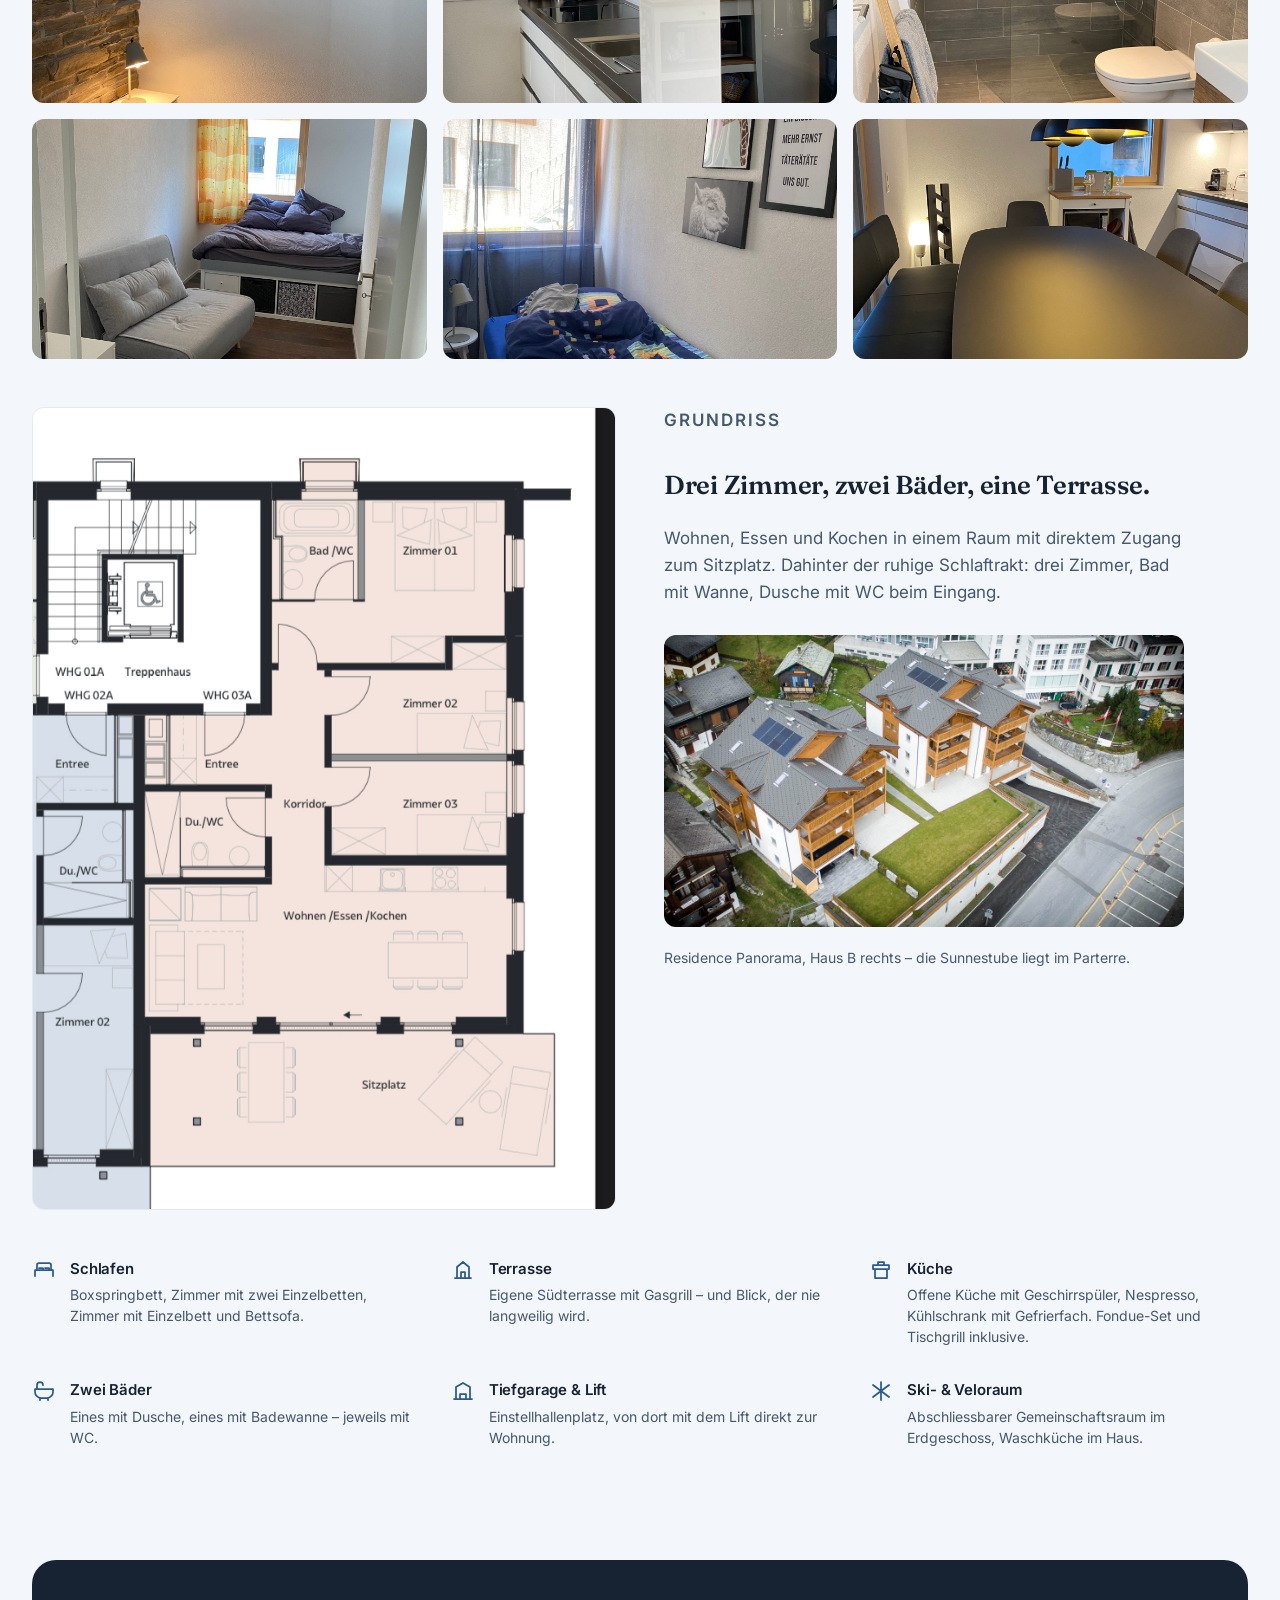
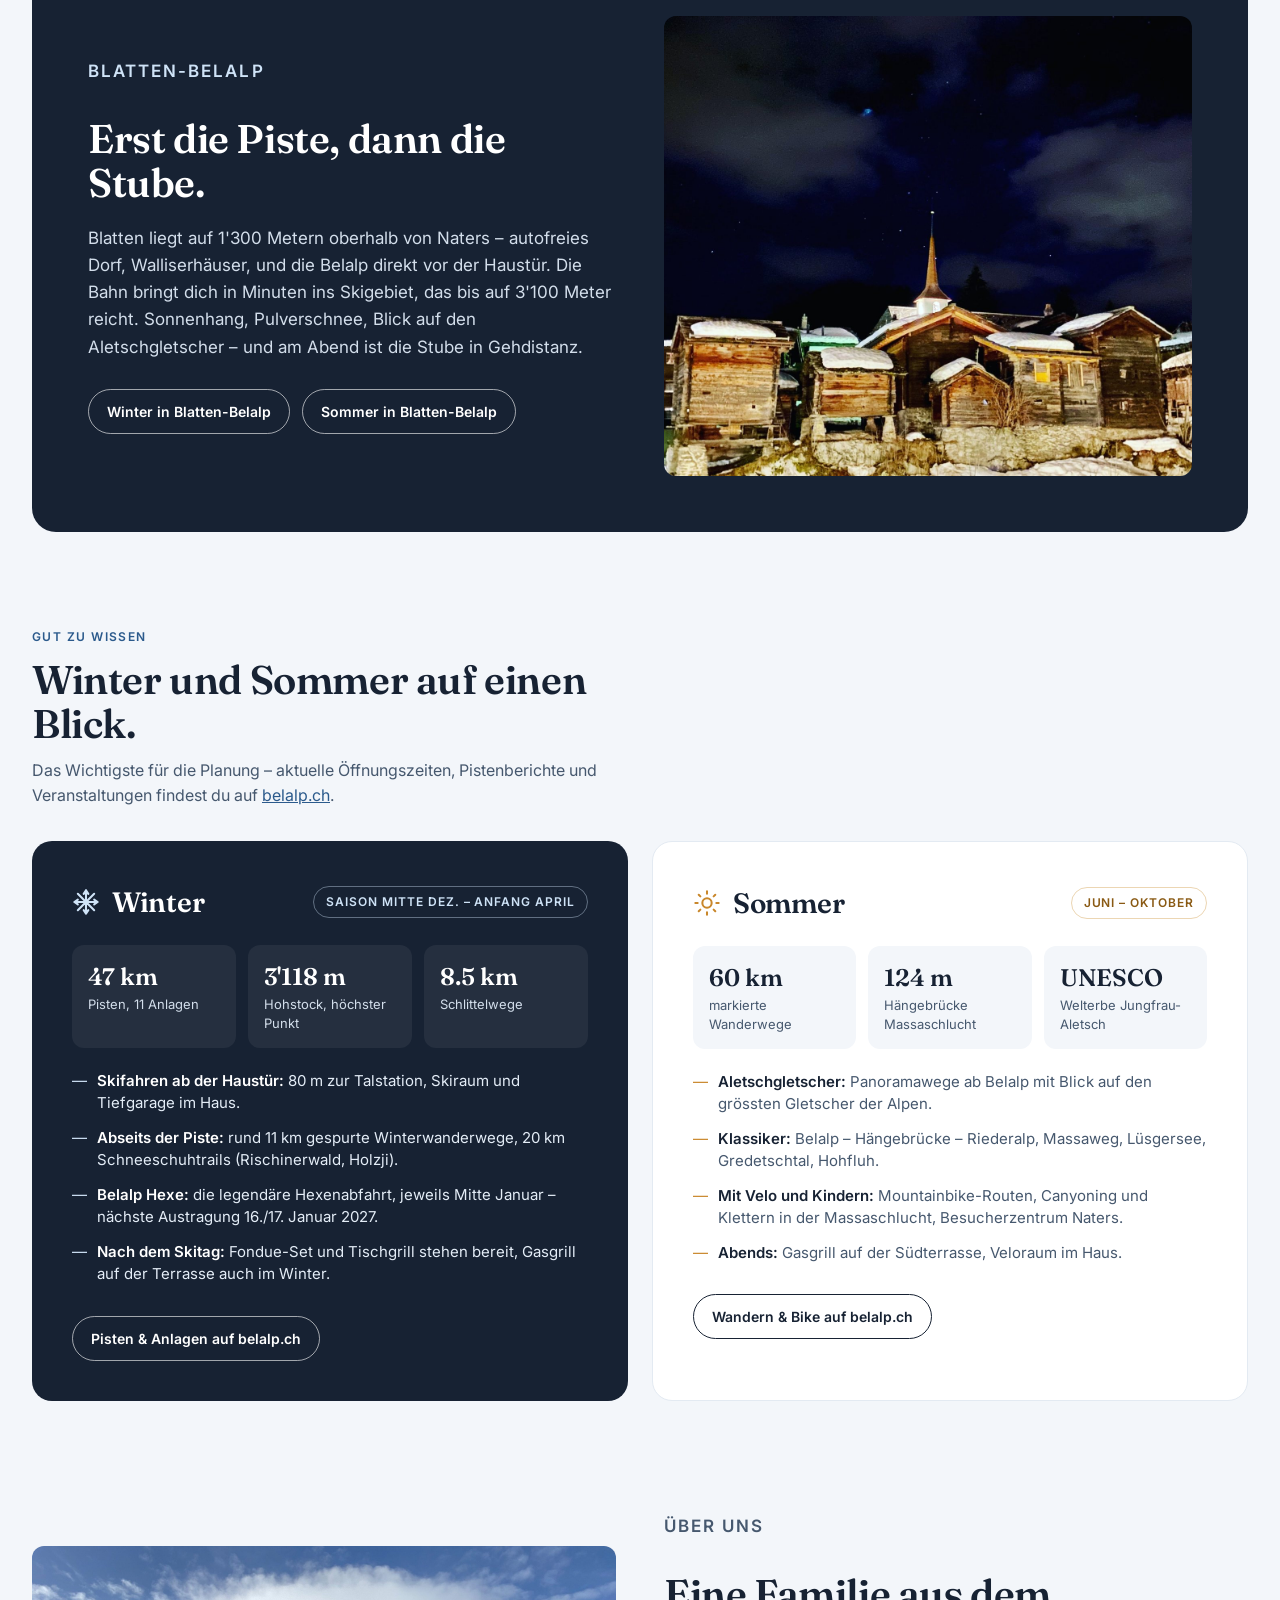
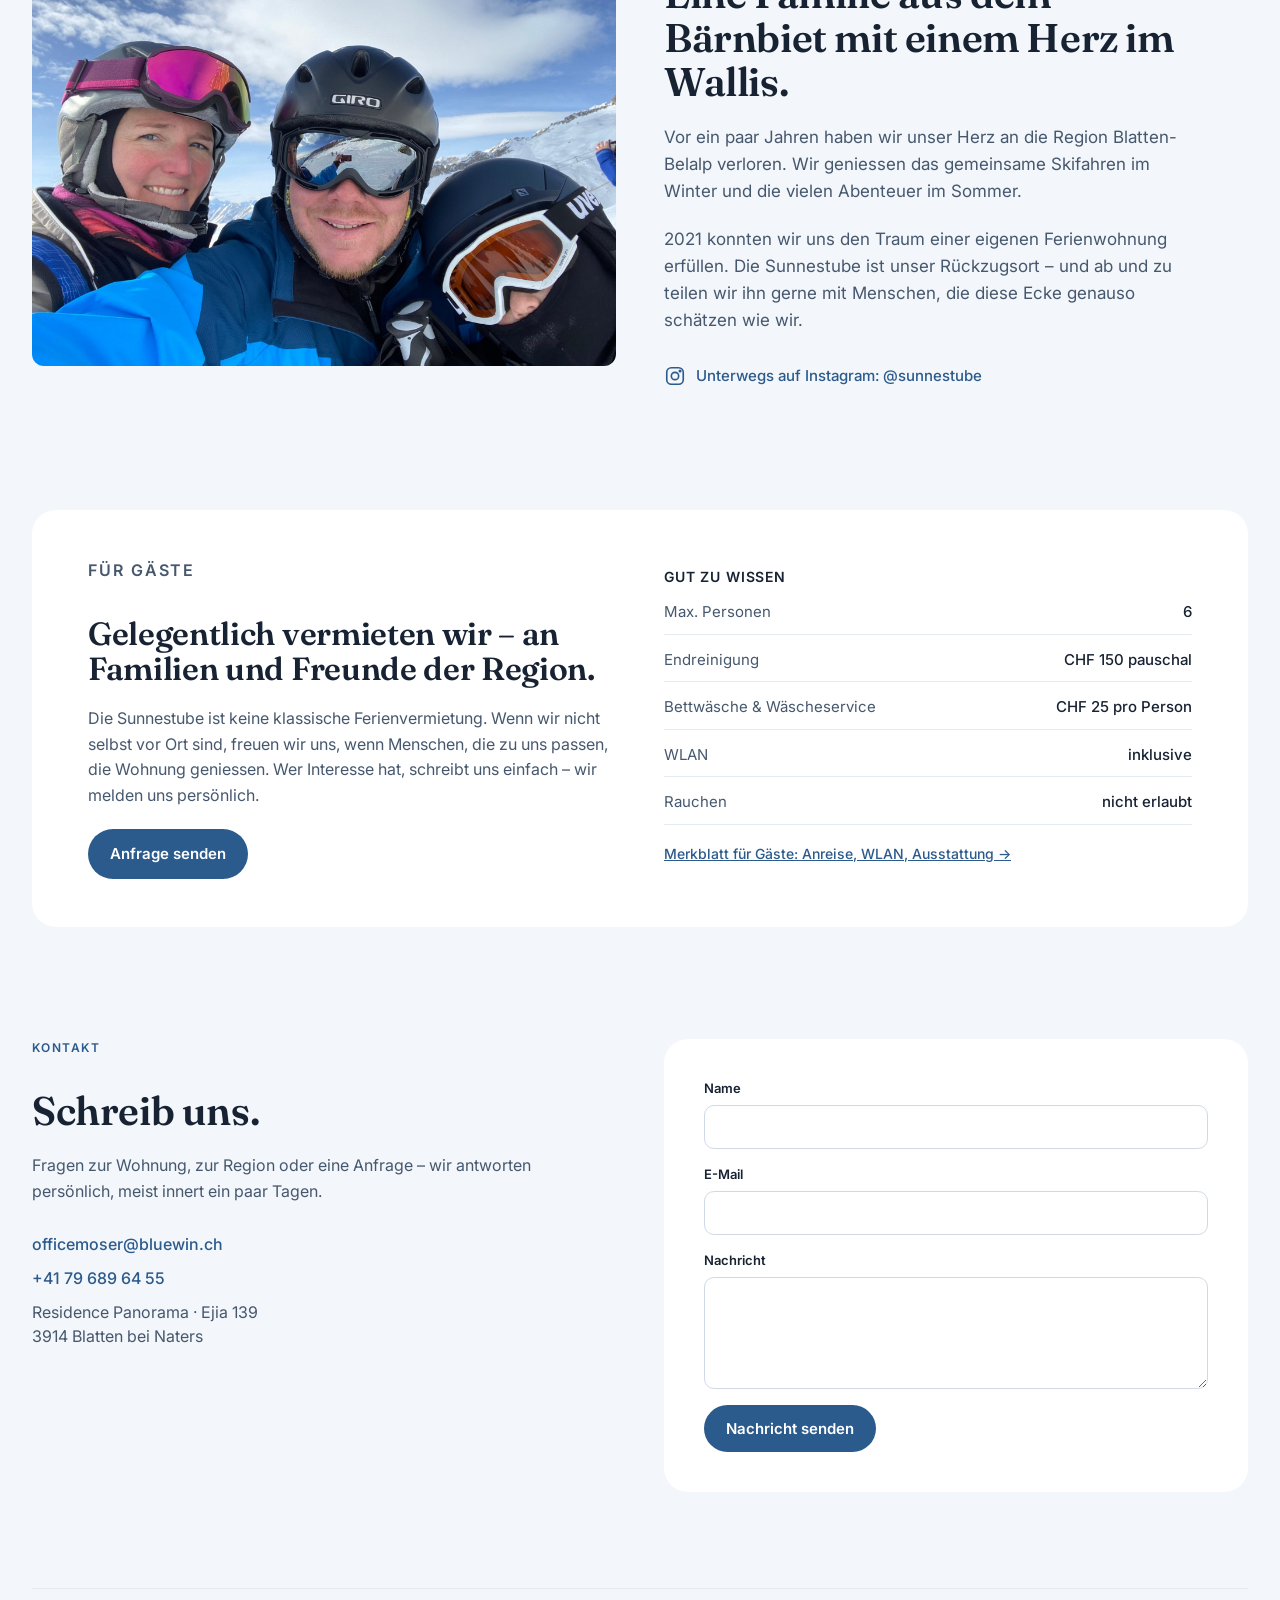
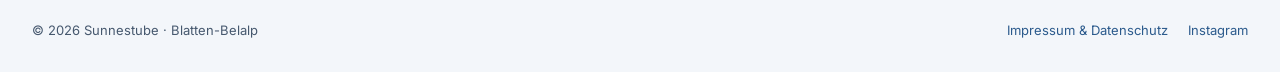
==== commit 1ddcf937: "Neues Startbild: Belalp über dem Nebelmeer; Nachtfoto in den Regionsblock Co-Authored-By: Claude Fab" ====
--- a/index.html
+++ b/index.html
@@ -65,7 +65,7 @@
 
 <!-- Hero -->
 <section id="top" class="hero">
-  <img src="images/hero.jpg" alt="Das alte Blatten bei Nacht: verschneite Walliser Holzhäuser und Kirchturm unter Sternenhimmel" fetchpriority="high">
+  <img src="images/hero.jpg" alt="Skigebiet Belalp über dem Nebelmeer: Piste, Speichersee und Walliser Alpen unter blauem Himmel" fetchpriority="high">
   <span class="snow" style="width:6px;height:6px;left:12%;top:18%" aria-hidden="true"></span>
   <span class="snow" style="width:4px;height:4px;left:28%;top:9%" aria-hidden="true"></span>
   <span class="snow" style="width:5px;height:5px;left:41%;top:27%" aria-hidden="true"></span>
@@ -151,7 +151,7 @@
         <a href="#sommer" class="btn btn-outline-light btn-sm">Sommer in Blatten-Belalp</a>
       </div>
     </div>
-    <img class="photo" src="images/blatten-winter.jpg" alt="Das alte Blatten im Winter bei Sonnenschein" style="height:460px" loading="lazy">
+    <img class="photo" src="images/blatten-nacht.jpg" alt="Das alte Blatten bei Nacht: verschneite Walliser Holzhäuser und Kirchturm unter Sternenhimmel" style="height:460px" loading="lazy">
   </div>
 </section>
 
--- a/style.css
+++ b/style.css
@@ -34,9 +34,9 @@
 
 /* Hero */
 .hero{position:relative;border-radius:24px;overflow:hidden;min-height:640px;display:flex;align-items:flex-end;background:linear-gradient(180deg,#1b2d4a 0%,#3f6a99 45%,#9fbfd9 78%,#eef4fa 100%)}
-.hero img{position:absolute;inset:0;width:100%;height:100%;object-fit:cover}
+.hero img{position:absolute;inset:0;width:100%;height:100%;object-fit:cover;object-position:center 35%}
 .hero .ph{position:absolute;inset:0;border-radius:0;background:transparent;color:#dbe7f3;align-items:flex-start;padding-top:28px}
-.hero-shade{position:absolute;left:0;right:0;bottom:0;height:46%;background:linear-gradient(180deg,rgba(23,34,51,0) 0%,rgba(23,34,51,.72) 100%)}
+.hero-shade{position:absolute;left:0;right:0;bottom:0;height:62%;background:linear-gradient(180deg,rgba(23,34,51,0) 0%,rgba(23,34,51,.55) 45%,rgba(23,34,51,.85) 100%)}
 .hero-text{position:relative;padding:48px;max-width:720px;color:#fff;display:flex;flex-direction:column;gap:20px}
 .hero-text .eyebrow{color:var(--ice);margin:0}
 .hero-text h1{font-size:64px;line-height:1.02;color:#fff}
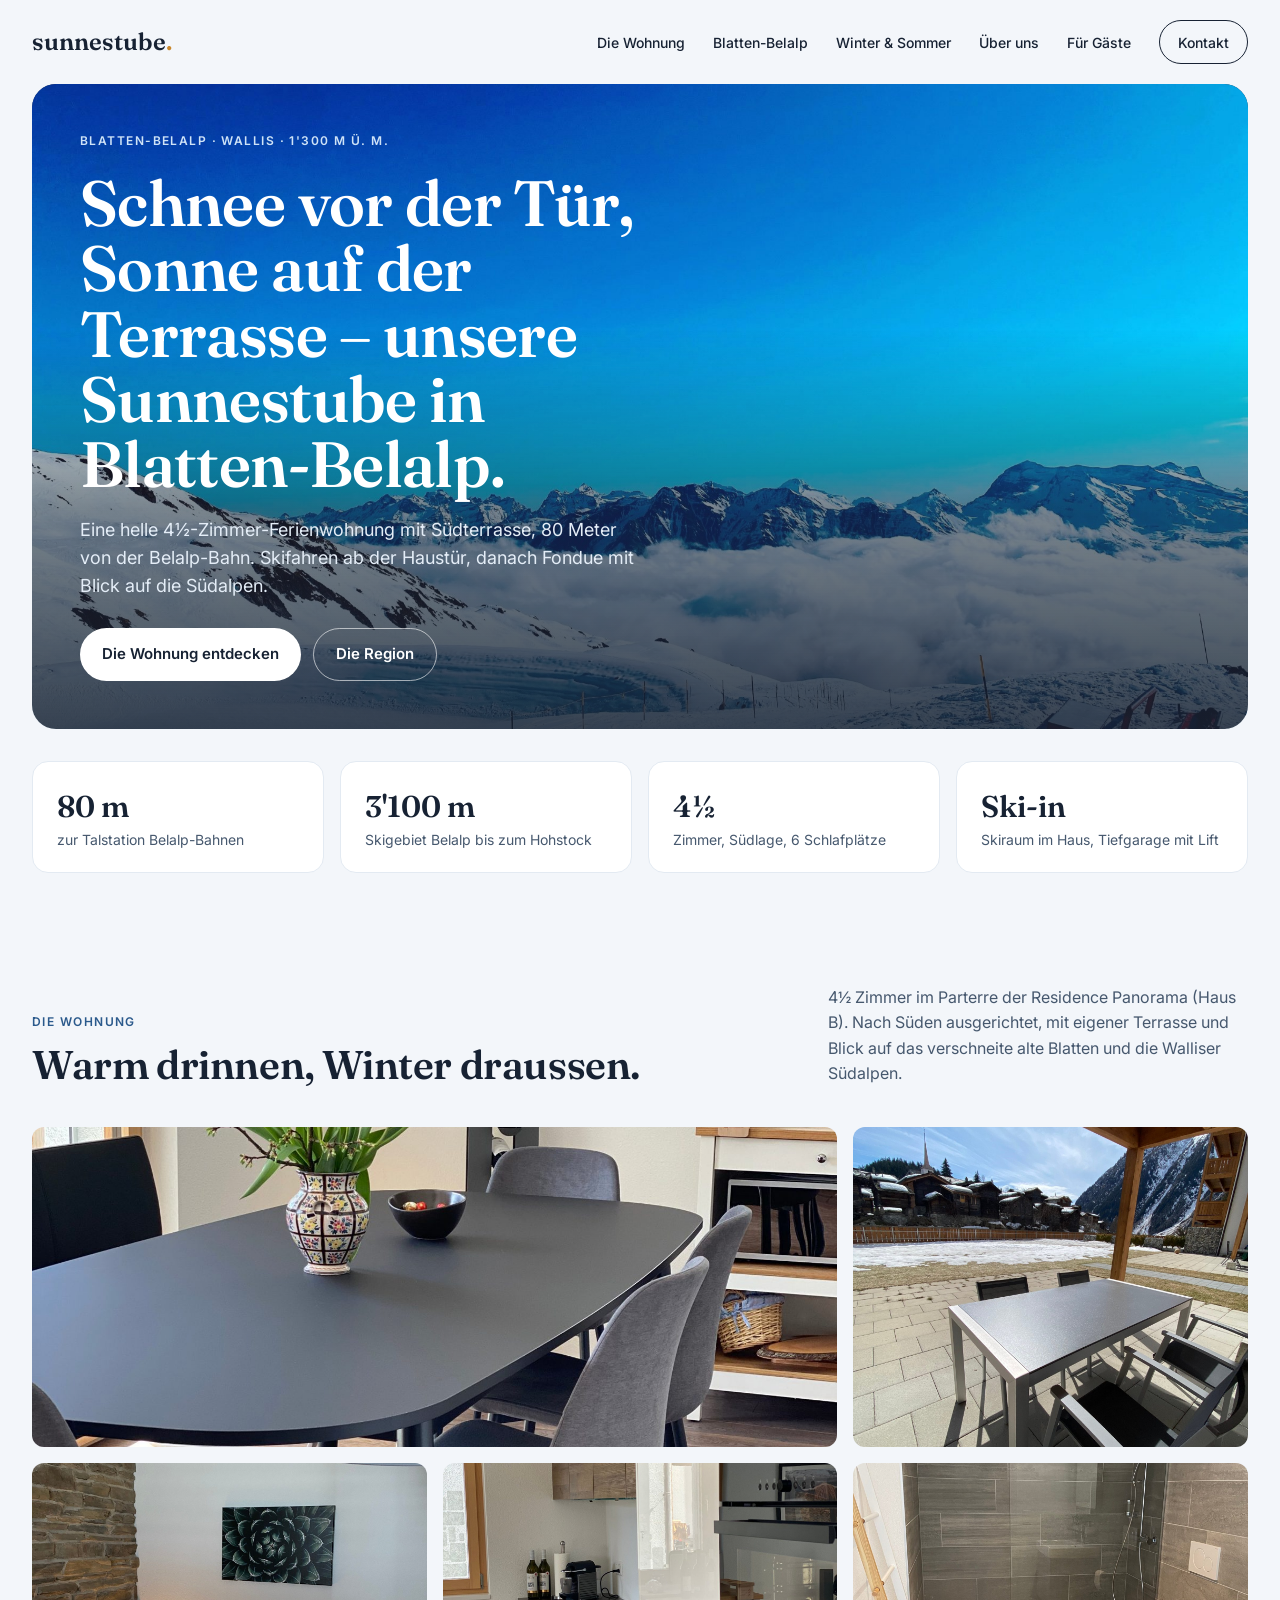
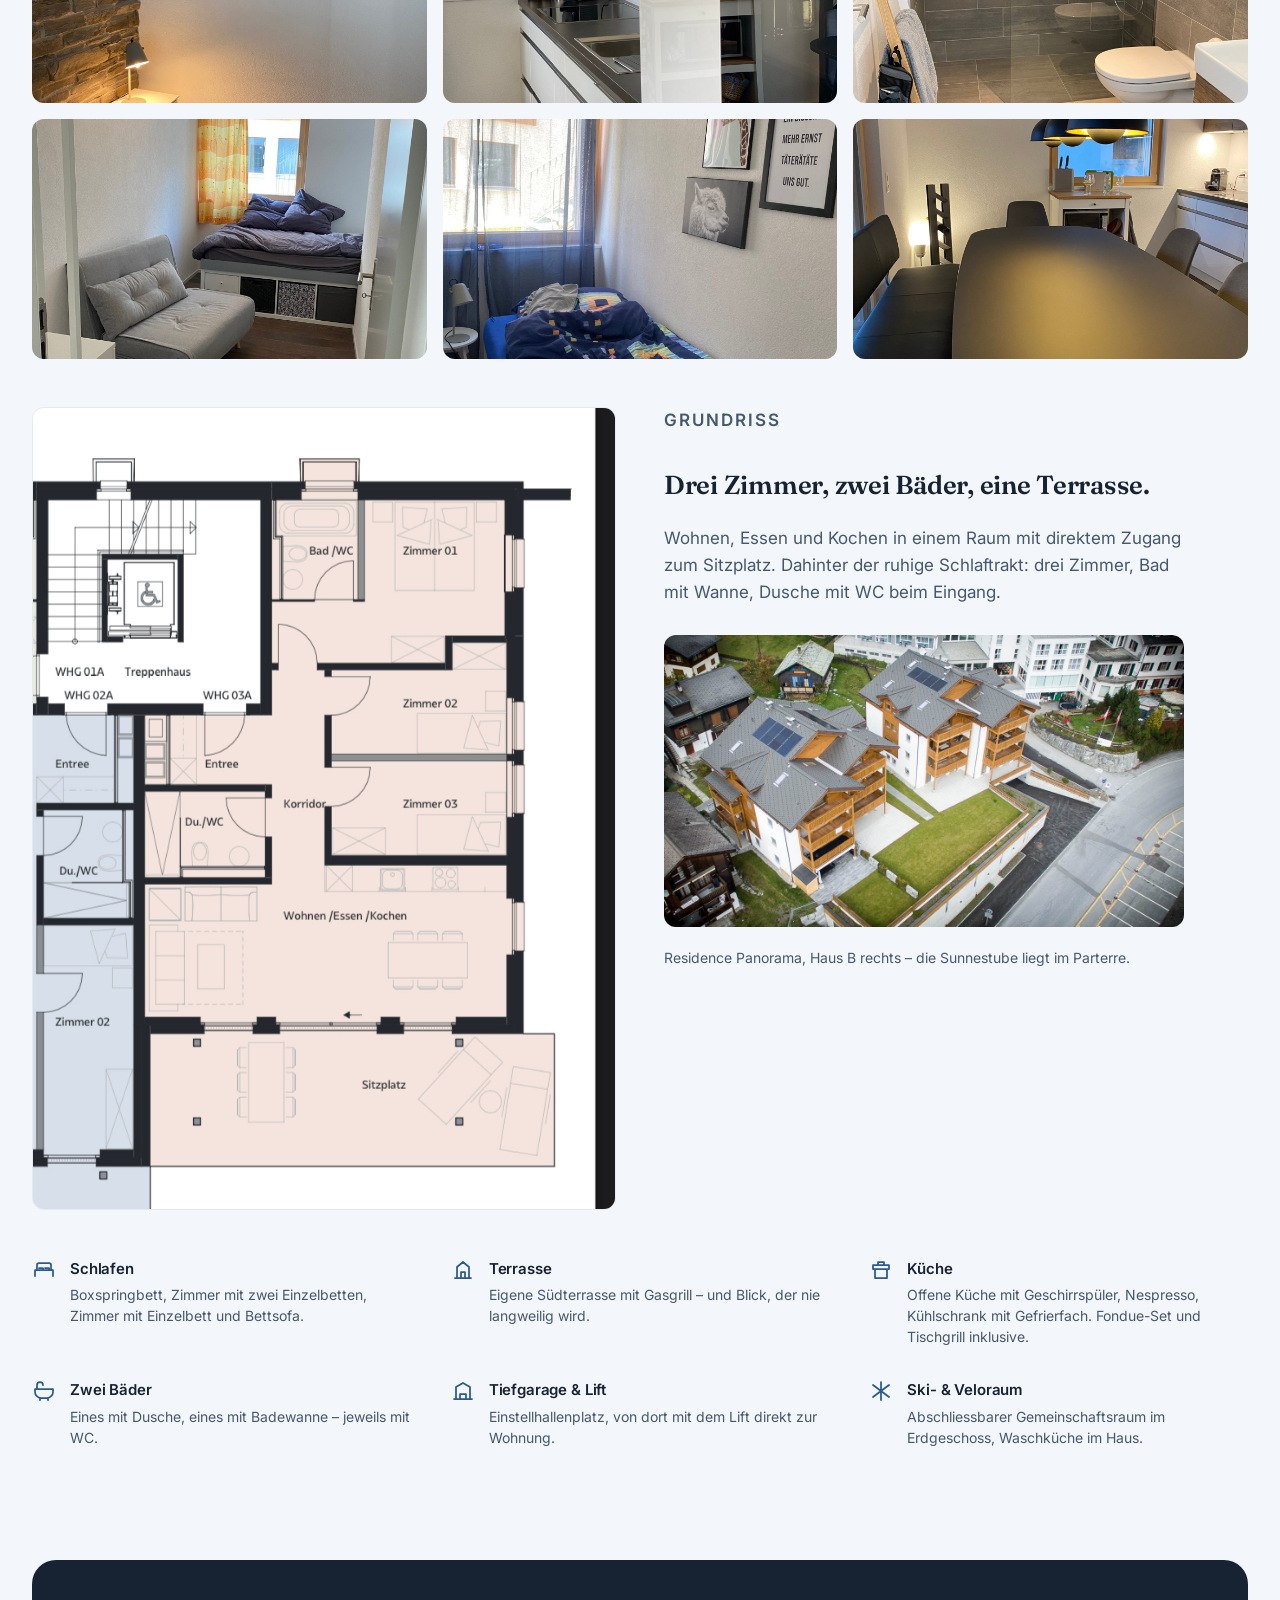
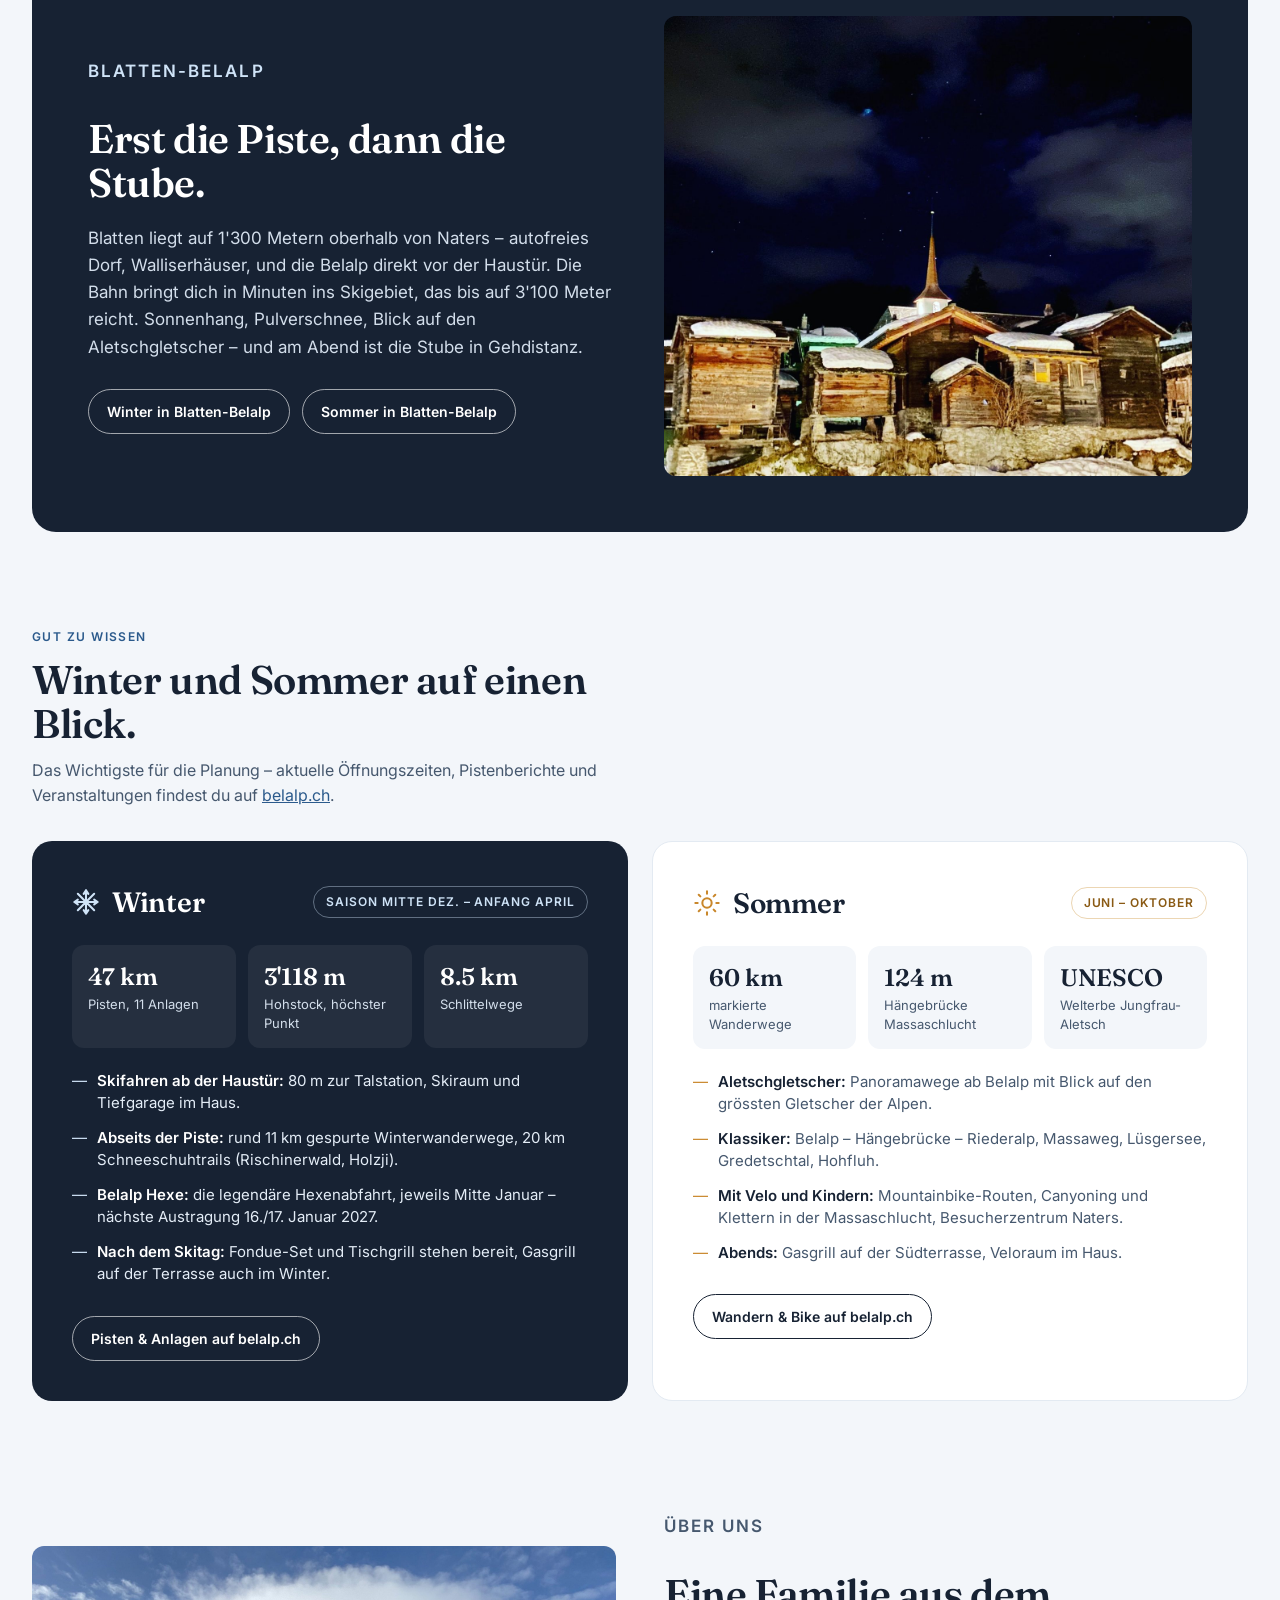
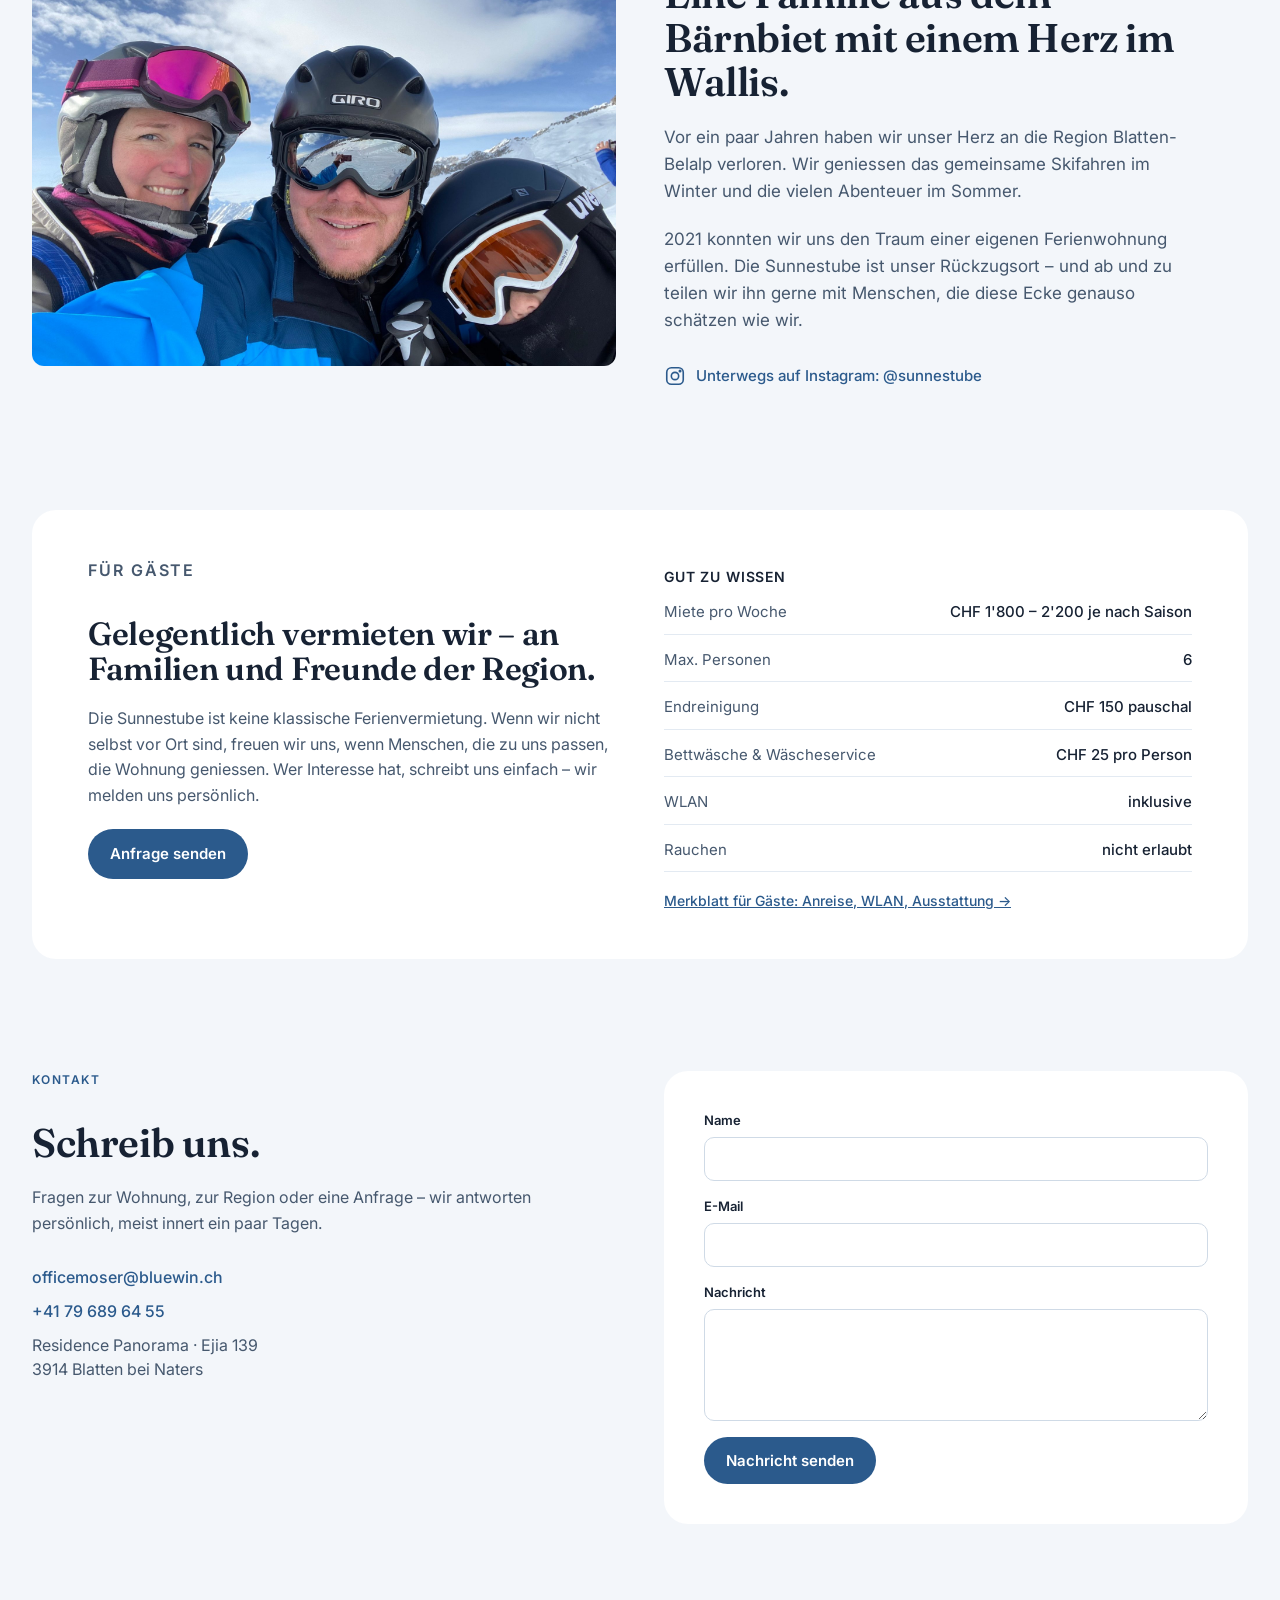
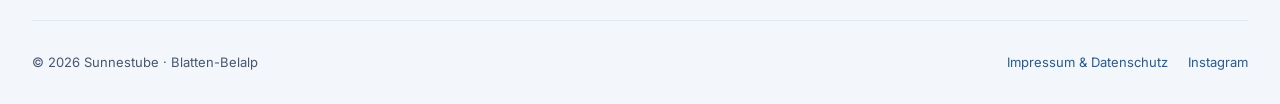
==== commit fe8fa04b: "Mietpreisspanne bei «Gut zu wissen» ergänzt Co-Authored-By: Claude Fable 5.1 <noreply@anthropic.com>" ====
--- a/index.html
+++ b/index.html
@@ -234,6 +234,7 @@
     </div>
     <div class="kv">
       <h3>Gut zu wissen</h3>
+      <div class="row"><span>Miete pro Woche</span><b>CHF 1'800 – 2'200 je nach Saison</b></div>
       <div class="row"><span>Max. Personen</span><b>6</b></div>
       <div class="row"><span>Endreinigung</span><b>CHF 150 pauschal</b></div>
       <div class="row"><span>Bettwäsche &amp; Wäscheservice</span><b>CHF 25 pro Person</b></div>
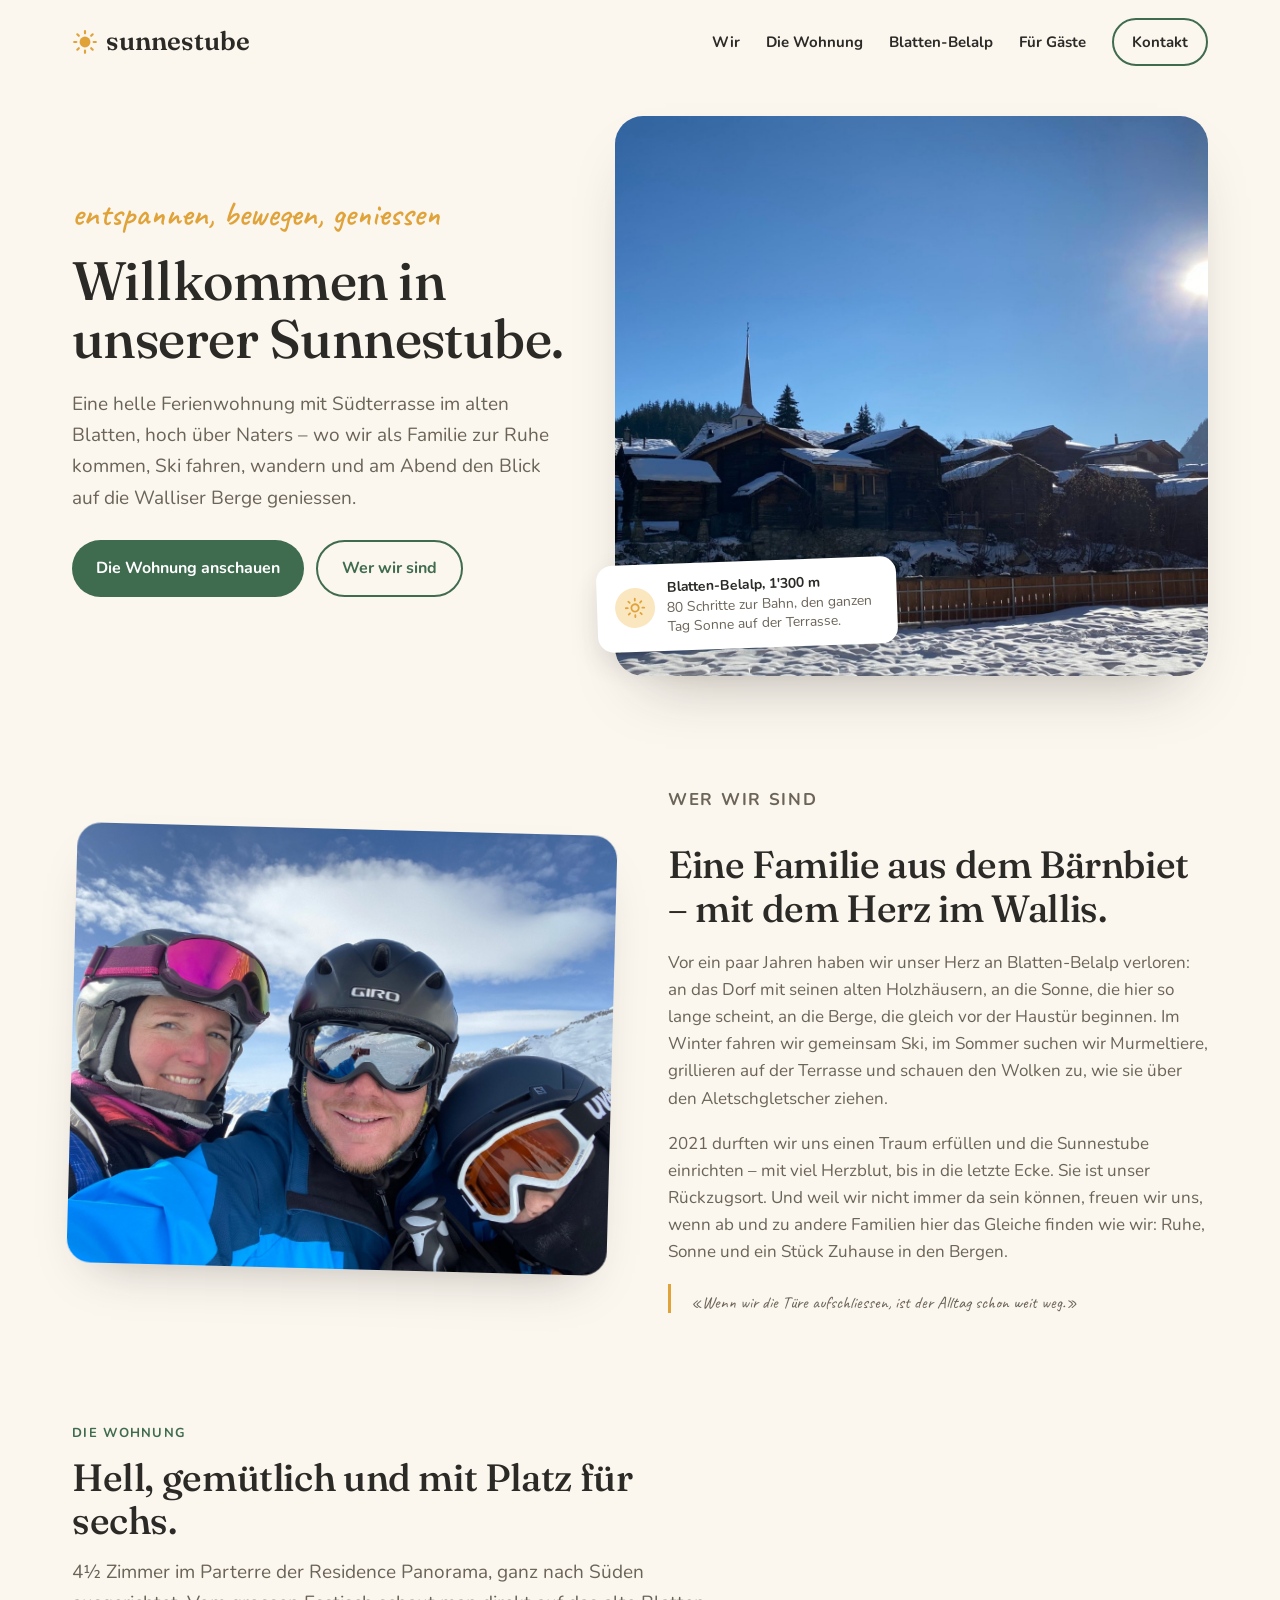
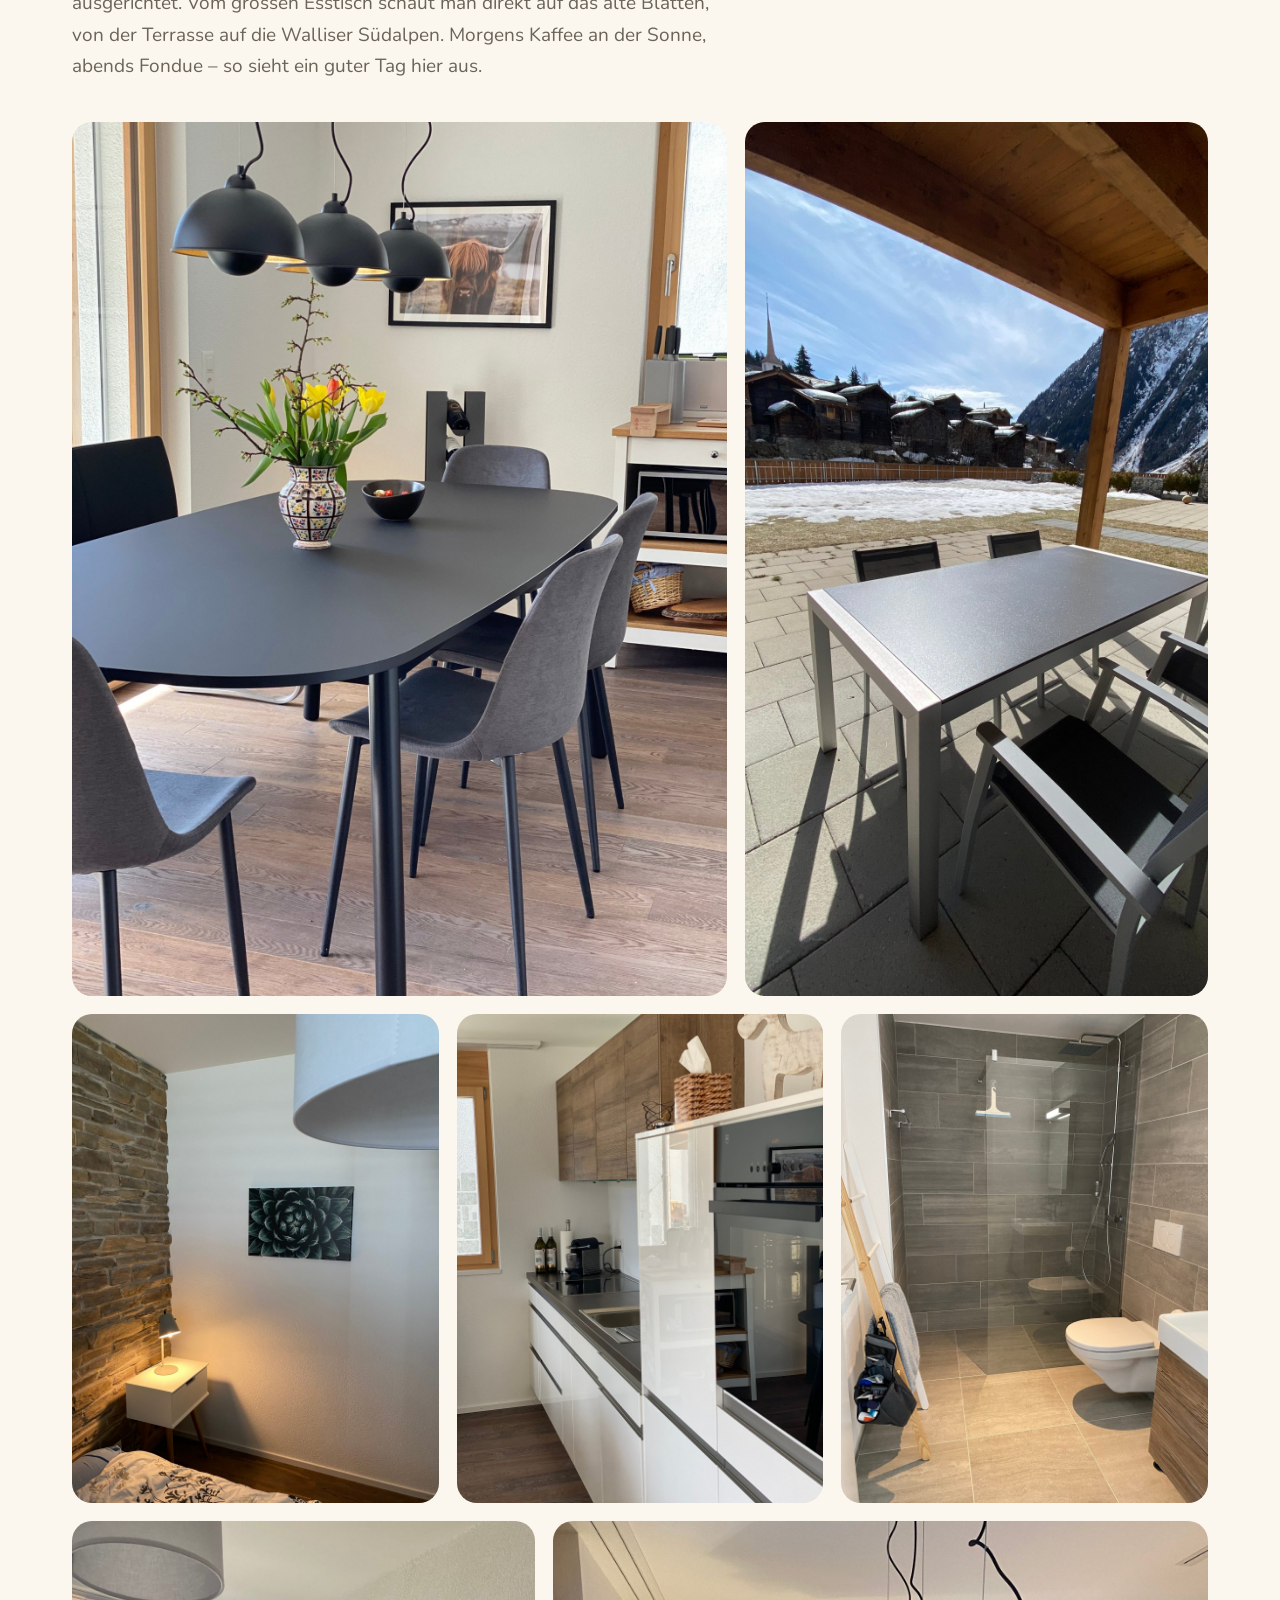
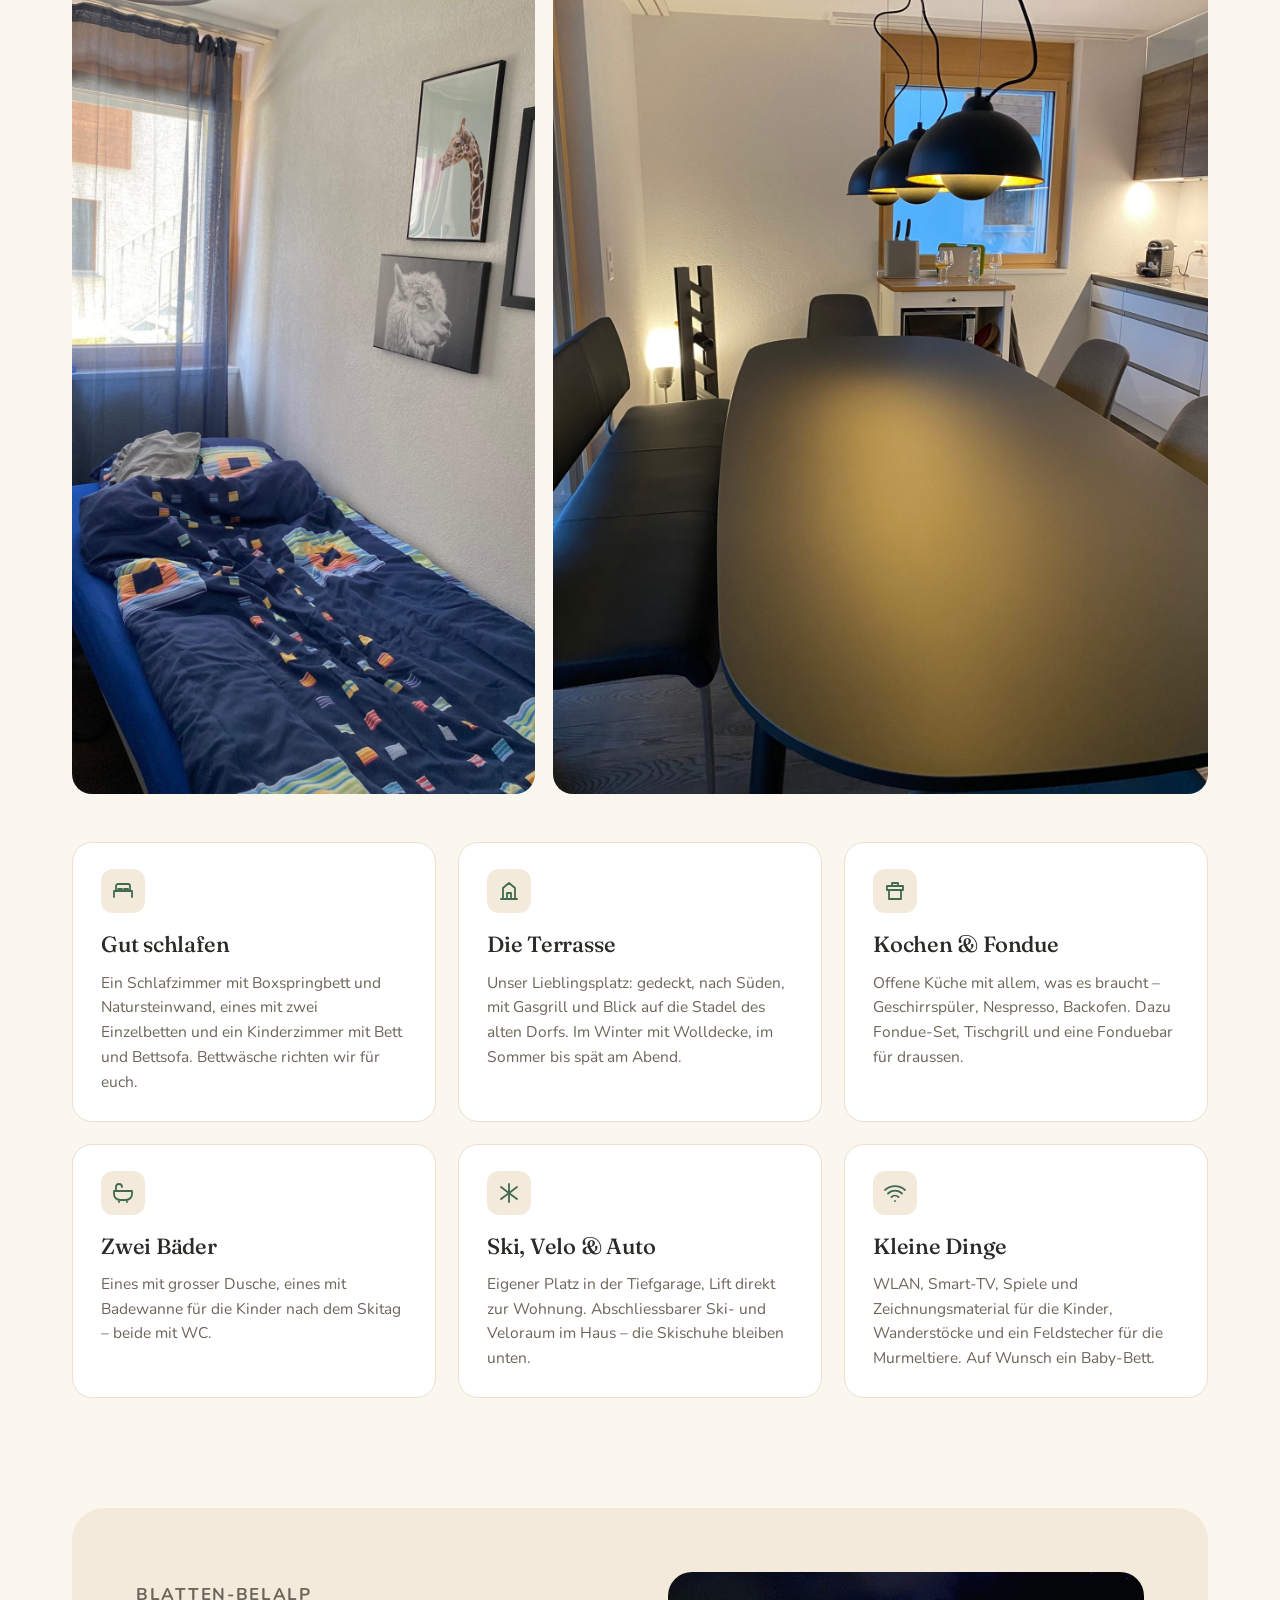
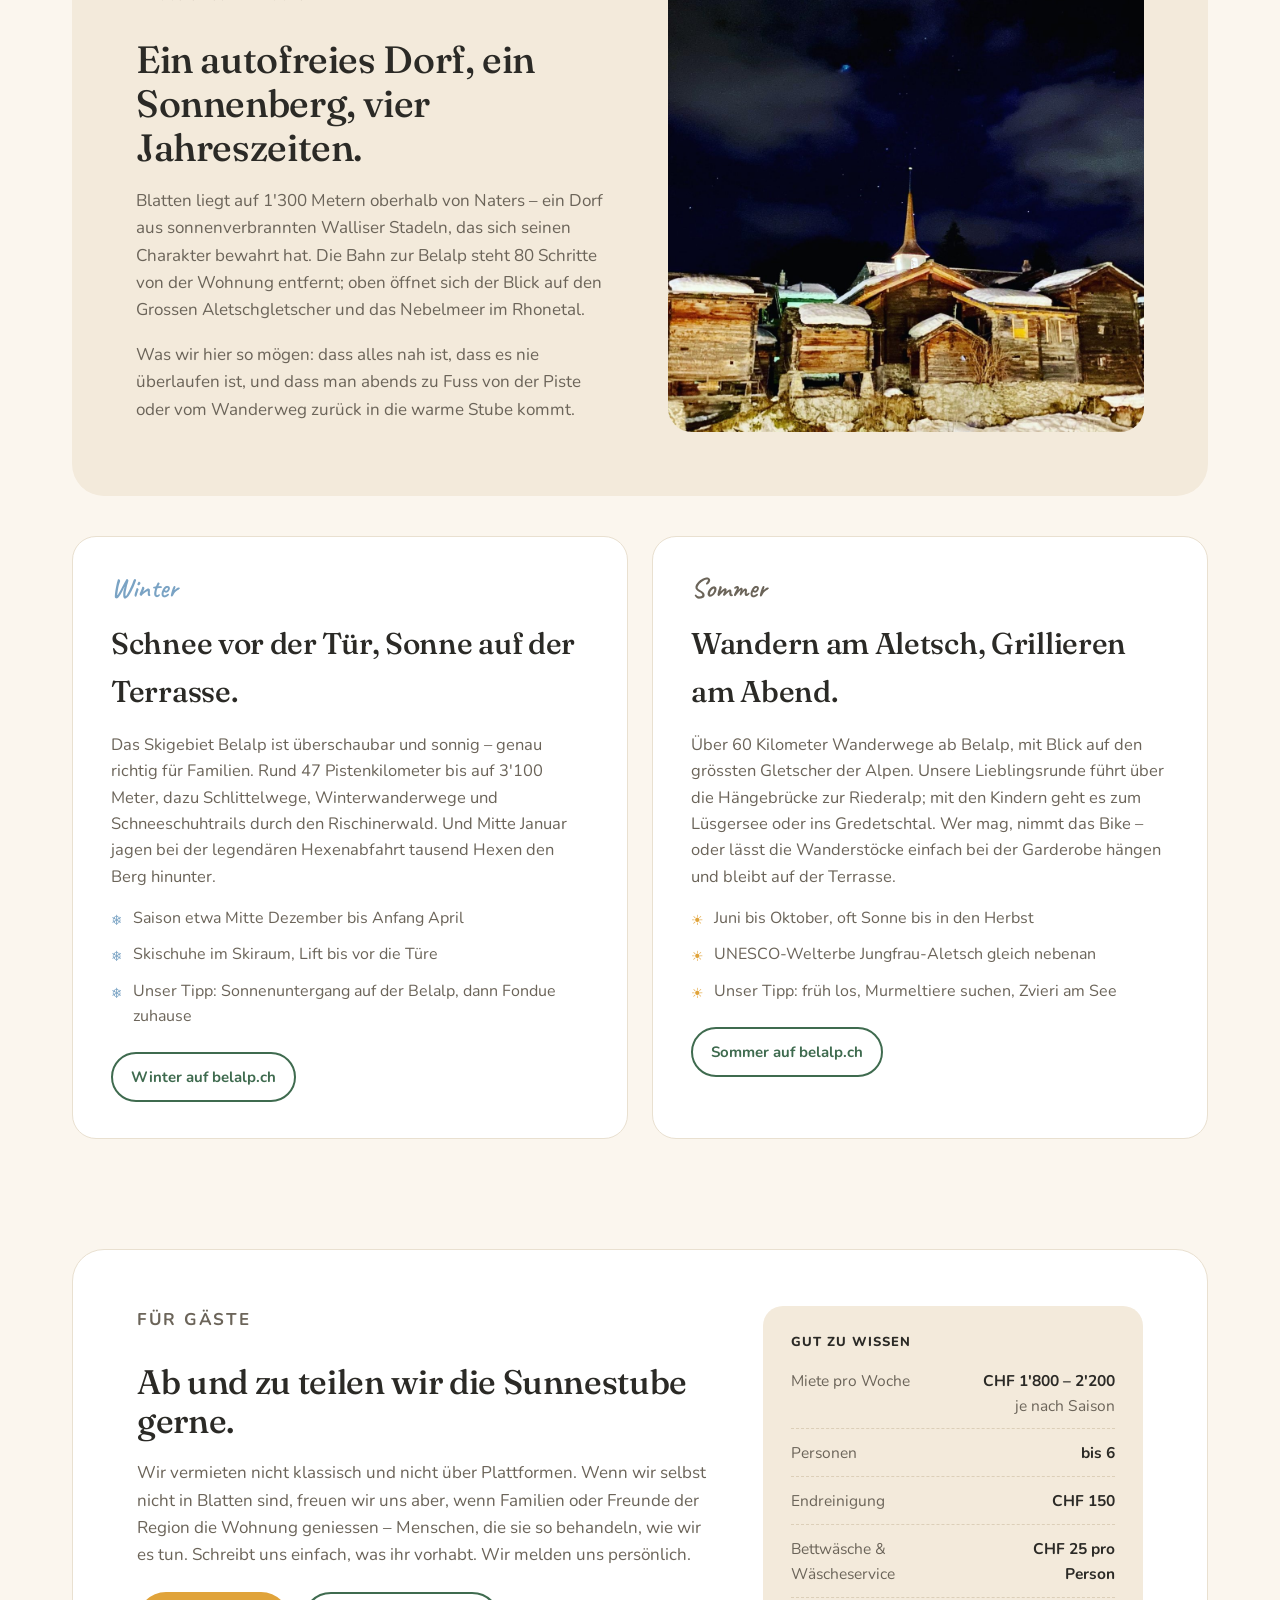
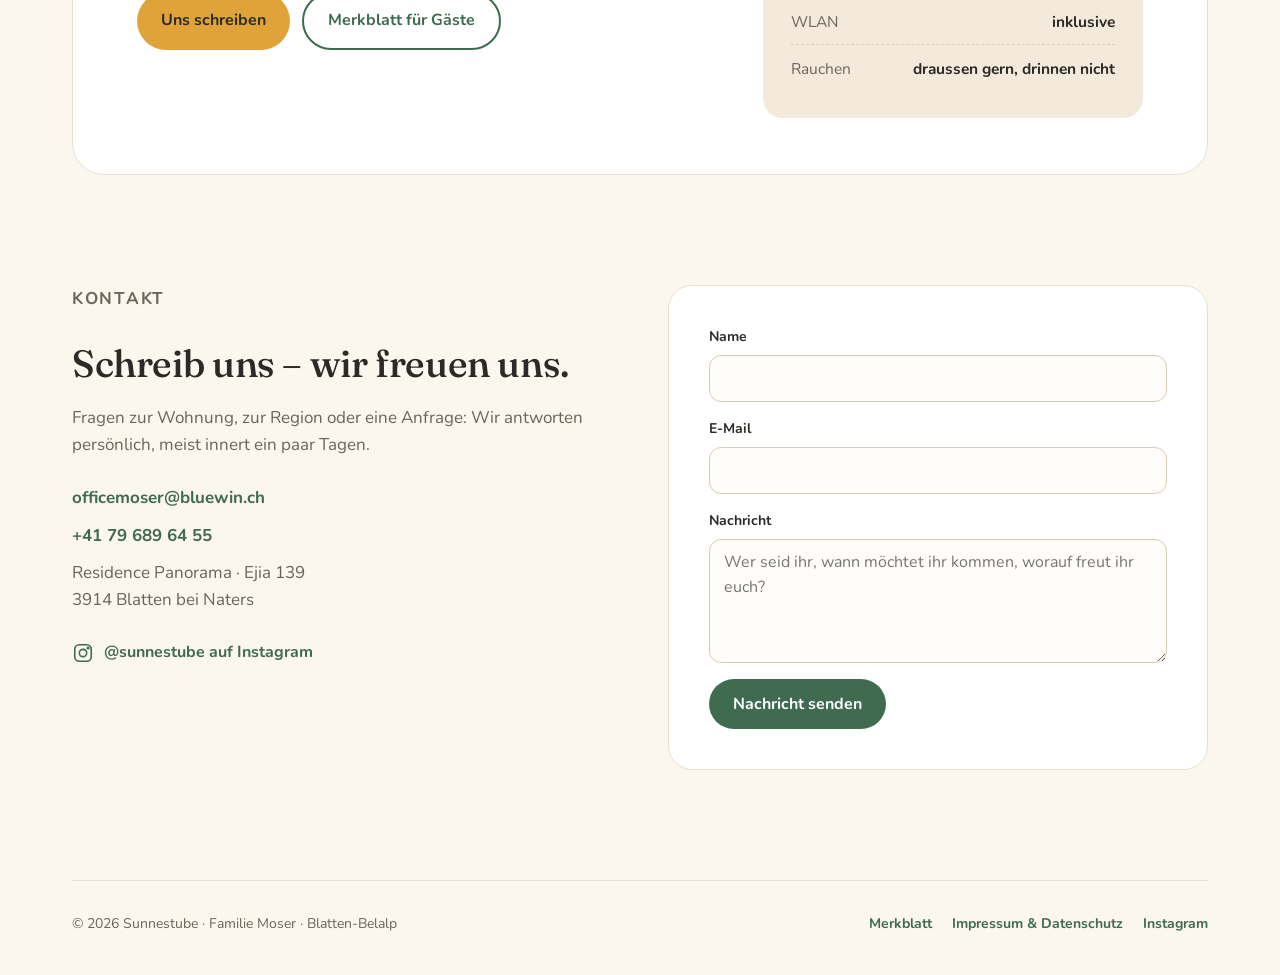
==== commit 89176c3d: "Warme Variante: sonnige Farben, persönliche Texte, Familie zuerst Co-Authored-By: Claude Fable 5.1 <" ====
--- a/index.html
+++ b/index.html
@@ -3,20 +3,20 @@
 <head>
 <meta charset="utf-8">
 <meta name="viewport" content="width=device-width, initial-scale=1">
-<title>Ferienwohnung Sunnestube Blatten-Belalp – 4½ Zimmer, 80 m zur Belalp-Bahn</title>
-<meta name="description" content="Die Sunnestube: helle 4½-Zimmer-Ferienwohnung mit Südterrasse in Blatten-Belalp (Wallis), 80 m von der Belalp-Bahn. Ski, Aletsch, Familie – gelegentlich vermieten wir.">
-<link rel="canonical" href="https://www.sunnestube.ch/">
+<title>Sunnestube Blatten-Belalp – unsere Ferienwohnung im Wallis</title>
+<meta name="description" content="Die Sunnestube: unsere helle 4½-Zimmer-Ferienwohnung mit Südterrasse in Blatten-Belalp, 80 Meter von der Belalp-Bahn. Entspannen, bewegen, geniessen – gelegentlich auch für andere Familien.">
+<link rel="canonical" href="https://sunnestube.ch/">
 <meta property="og:type" content="website">
 <meta property="og:site_name" content="Sunnestube Blatten-Belalp">
-<meta property="og:title" content="Ferienwohnung Sunnestube Blatten-Belalp">
-<meta property="og:description" content="Helle 4½-Zimmer-Ferienwohnung mit Südterrasse, 80 m von der Belalp-Bahn. Schnee vor der Tür, Sonne auf der Terrasse.">
-<meta property="og:url" content="https://www.sunnestube.ch/">
-<meta property="og:image" content="https://www.sunnestube.ch/images/hero.jpg">
+<meta property="og:title" content="Sunnestube Blatten-Belalp – unsere Ferienwohnung im Wallis">
+<meta property="og:description" content="Helle 4½-Zimmer-Ferienwohnung mit Südterrasse, 80 m von der Belalp-Bahn. Entspannen, bewegen, geniessen.">
+<meta property="og:url" content="https://sunnestube.ch/">
+<meta property="og:image" content="https://sunnestube.ch/images/blatten-winter.jpg">
 <meta name="twitter:card" content="summary_large_image">
 <link rel="icon" href="favicon.svg" type="image/svg+xml">
 <link rel="preconnect" href="https://fonts.googleapis.com">
 <link rel="preconnect" href="https://fonts.gstatic.com" crossorigin>
-<link rel="stylesheet" href="https://fonts.googleapis.com/css2?family=Fraunces:opsz,wght@9..144,400;9..144,600&family=Inter:wght@400;500;600&display=swap">
+<link rel="stylesheet" href="https://fonts.googleapis.com/css2?family=Fraunces:opsz,wght@9..144,400;9..144,500;9..144,600&family=Nunito:wght@400;700;800&family=Caveat:wght@600&display=swap">
 <link rel="stylesheet" href="style.css">
 <script type="application/ld+json">
 {
@@ -24,23 +24,10 @@
   "@type": "VacationRental",
   "name": "Ferienwohnung Sunnestube",
   "description": "4½-Zimmer-Ferienwohnung mit Südterrasse in Blatten-Belalp, Wallis, für max. 6 Personen.",
-  "url": "https://www.sunnestube.ch/",
-  "image": "https://www.sunnestube.ch/images/hero.jpg",
-  "address": {
-    "@type": "PostalAddress",
-    "streetAddress": "Residence Panorama, Ejia 139",
-    "postalCode": "3914",
-    "addressLocality": "Blatten bei Naters",
-    "addressRegion": "VS",
-    "addressCountry": "CH"
-  },
-  "containsPlace": {"@type": "Accommodation", "occupancy": {"@type": "QuantitativeValue", "maxValue": 6}, "numberOfBedrooms": 3, "numberOfBathroomsTotal": 2},
-  "amenityFeature": [
-    {"@type": "LocationFeatureSpecification", "name": "WLAN", "value": true},
-    {"@type": "LocationFeatureSpecification", "name": "Terrasse", "value": true},
-    {"@type": "LocationFeatureSpecification", "name": "Tiefgarage", "value": true},
-    {"@type": "LocationFeatureSpecification", "name": "Skiraum", "value": true}
-  ],
+  "url": "https://sunnestube.ch/",
+  "image": "https://sunnestube.ch/images/blatten-winter.jpg",
+  "address": {"@type": "PostalAddress","streetAddress": "Residence Panorama, Ejia 139","postalCode": "3914","addressLocality": "Blatten bei Naters","addressRegion": "VS","addressCountry": "CH"},
+  "containsPlace": {"@type": "Accommodation","occupancy": {"@type": "QuantitativeValue","maxValue": 6},"numberOfBedrooms": 3,"numberOfBathroomsTotal": 2},
   "smokingAllowed": false
 }
 </script>
@@ -49,13 +36,12 @@
 <div class="wrap">
 
 <header class="header">
-  <a href="#top" class="logo">sunnestube<span>.</span></a>
+  <a href="#top" class="logo"><svg viewBox="0 0 24 24" aria-hidden="true"><circle cx="12" cy="12" r="5" fill="#e0a33a"/><g stroke="#e0a33a" stroke-width="2" stroke-linecap="round"><path d="M12 2v2M12 20v2M2 12h2M20 12h2M4.9 4.9l1.4 1.4M17.7 17.7l1.4 1.4M4.9 19.1l1.4-1.4M17.7 6.3l1.4-1.4"/></g></svg>sunnestube</a>
   <button class="menu-toggle" aria-label="Menü" aria-expanded="false" aria-controls="hauptnav"><span></span><span></span><span></span></button>
   <nav id="hauptnav" class="nav" aria-label="Hauptnavigation">
+    <a href="#familie">Wir</a>
     <a href="#wohnung">Die Wohnung</a>
     <a href="#region">Blatten-Belalp</a>
-    <a href="#saison">Winter &amp; Sommer</a>
-    <a href="#familie">Über uns</a>
     <a href="#gaeste">Für Gäste</a>
     <a href="#kontakt" class="btn btn-ghost">Kontakt</a>
   </nav>
@@ -65,204 +51,142 @@
 
 <!-- Hero -->
 <section id="top" class="hero">
-  <img src="images/hero.jpg" alt="Skigebiet Belalp über dem Nebelmeer: Piste, Speichersee und Walliser Alpen unter blauem Himmel" fetchpriority="high">
-  <span class="snow" style="width:6px;height:6px;left:12%;top:18%" aria-hidden="true"></span>
-  <span class="snow" style="width:4px;height:4px;left:28%;top:9%" aria-hidden="true"></span>
-  <span class="snow" style="width:5px;height:5px;left:41%;top:27%" aria-hidden="true"></span>
-  <span class="snow" style="width:3px;height:3px;left:55%;top:14%" aria-hidden="true"></span>
-  <span class="snow" style="width:7px;height:7px;left:67%;top:31%" aria-hidden="true"></span>
-  <span class="snow" style="width:4px;height:4px;left:78%;top:8%" aria-hidden="true"></span>
-  <span class="snow" style="width:5px;height:5px;left:89%;top:22%" aria-hidden="true"></span>
-  <span class="snow" style="width:3px;height:3px;left:20%;top:38%" aria-hidden="true"></span>
-  <span class="snow" style="width:6px;height:6px;left:93%;top:42%" aria-hidden="true"></span>
-  <div class="hero-shade" aria-hidden="true"></div>
   <div class="hero-text">
-    <p class="eyebrow">Blatten-Belalp · Wallis · 1'300 m ü. M.</p>
-    <h1>Schnee vor der Tür, Sonne auf der Terrasse – unsere Sunnestube in Blatten-Belalp.</h1>
-    <p class="lead">Eine helle 4½-Zimmer-Ferienwohnung mit Südterrasse, 80 Meter von der Belalp-Bahn. Skifahren ab der Haustür, danach Fondue mit Blick auf die Südalpen.</p>
+    <p class="hand">entspannen, bewegen, geniessen</p>
+    <h1>Willkommen in unserer Sunnestube.</h1>
+    <p class="lead">Eine helle Ferienwohnung mit Südterrasse im alten Blatten, hoch über Naters – wo wir als Familie zur Ruhe kommen, Ski fahren, wandern und am Abend den Blick auf die Walliser Berge geniessen.</p>
     <div class="hero-actions">
-      <a href="#wohnung" class="btn btn-white">Die Wohnung entdecken</a>
-      <a href="#region" class="btn btn-outline-light">Die Region</a>
-    </div>
-  </div>
-</section>
-
-<!-- Kennzahlen -->
-<section class="facts" aria-label="Kennzahlen">
-  <div class="card"><p class="big">80 m</p><p class="small">zur Talstation Belalp-Bahnen</p></div>
-  <div class="card"><p class="big">3'100 m</p><p class="small">Skigebiet Belalp bis zum Hohstock</p></div>
-  <div class="card"><p class="big">4½</p><p class="small">Zimmer, Südlage, 6 Schlafplätze</p></div>
-  <div class="card"><p class="big">Ski-in</p><p class="small">Skiraum im Haus, Tiefgarage mit Lift</p></div>
+      <a href="#wohnung" class="btn btn-primary">Die Wohnung anschauen</a>
+      <a href="#familie" class="btn btn-ghost">Wer wir sind</a>
+    </div>
+  </div>
+  <div class="hero-photo">
+    <img src="images/blatten-winter.jpg" alt="Das alte Blatten im Winter: verschneite Walliser Stadel und Kirchturm in der Sonne" fetchpriority="high">
+    <div class="hero-note">
+      <div class="sunicon"><svg viewBox="0 0 24 24" aria-hidden="true"><circle cx="12" cy="12" r="4"/><path d="M12 2v2M12 20v2M2 12h2M20 12h2M4.9 4.9l1.4 1.4M17.7 17.7l1.4 1.4M4.9 19.1l1.4-1.4M17.7 6.3l1.4-1.4"/></svg></div>
+      <p><b>Blatten-Belalp, 1'300 m</b><br>80 Schritte zur Bahn, den ganzen Tag Sonne auf der Terrasse.</p>
+    </div>
+  </div>
+</section>
+
+<!-- Familie -->
+<section id="familie" class="section two-col">
+  <div class="tilt"><img src="images/familie.jpg" alt="Wir drei mit Skihelmen auf der Piste, hinter uns die Berge" loading="lazy"></div>
+  <div class="text-col">
+    <p class="eyebrow">Wer wir sind</p>
+    <h2>Eine Familie aus dem Bärnbiet – mit dem Herz im Wallis.</h2>
+    <p>Vor ein paar Jahren haben wir unser Herz an Blatten-Belalp verloren: an das Dorf mit seinen alten Holzhäusern, an die Sonne, die hier so lange scheint, an die Berge, die gleich vor der Haustür beginnen. Im Winter fahren wir gemeinsam Ski, im Sommer suchen wir Murmeltiere, grillieren auf der Terrasse und schauen den Wolken zu, wie sie über den Aletschgletscher ziehen.</p>
+    <p>2021 durften wir uns einen Traum erfüllen und die Sunnestube einrichten – mit viel Herzblut, bis in die letzte Ecke. Sie ist unser Rückzugsort. Und weil wir nicht immer da sein können, freuen wir uns, wenn ab und zu andere Familien hier das Gleiche finden wie wir: Ruhe, Sonne und ein Stück Zuhause in den Bergen.</p>
+    <p class="quote">«Wenn wir die Türe aufschliessen, ist der Alltag schon weit weg.»</p>
+  </div>
 </section>
 
 <!-- Die Wohnung -->
 <section id="wohnung" class="section">
   <div class="section-head">
-    <div>
-      <p class="eyebrow">Die Wohnung</p>
-      <h2>Warm drinnen, Winter draussen.</h2>
-    </div>
-    <p class="intro">4½ Zimmer im Parterre der Residence Panorama (Haus B). Nach Süden ausgerichtet, mit eigener Terrasse und Blick auf das verschneite alte Blatten und die Walliser Südalpen.</p>
+    <p class="eyebrow">Die Wohnung</p>
+    <h2>Hell, gemütlich und mit Platz für sechs.</h2>
+    <p class="lead" style="padding-top:14px">4½ Zimmer im Parterre der Residence Panorama, ganz nach Süden ausgerichtet. Vom grossen Esstisch schaut man direkt auf das alte Blatten, von der Terrasse auf die Walliser Südalpen. Morgens Kaffee an der Sonne, abends Fondue – so sieht ein guter Tag hier aus.</p>
   </div>
 
   <div class="gallery">
-    <img class="photo span2" src="images/esszimmer.jpg" alt="Esszimmer mit grossem dunklem Tisch, Pendelleuchten und Hochlandrind-Bild" loading="lazy">
-    <img class="photo" src="images/terrasse.jpg" alt="Gedeckte Terrasse mit Blick auf das alte Blatten und die Berge" loading="lazy">
-    <img class="photo" src="images/schlafzimmer.jpg" alt="Schlafzimmer mit Natursteinwand und Nachttischlampe" loading="lazy">
-    <img class="photo" src="images/kueche.jpg" alt="Offene Küche mit Nespresso-Maschine und Backofen" loading="lazy">
-    <img class="photo" src="images/bad-dusche.jpg" alt="Badezimmer mit Walk-in-Dusche" loading="lazy">
-    <img class="photo" src="images/zimmer-bettsofa.jpg" alt="Zimmer mit Bett und Bettsofa" loading="lazy">
-    <img class="photo" src="images/kinderzimmer.jpg" alt="Zimmer mit Einzelbetten und Bildern an der Wand" loading="lazy">
-    <img class="photo" src="images/esszimmer-abend.jpg" alt="Esszimmer am Abend mit warmem Licht und Blick in die Küche" loading="lazy">
-  </div>
-
-  <div class="two-col" style="padding-top:48px;align-items:start">
-    <div>
-      <img src="images/grundriss.png" alt="Grundriss der 4½-Zimmer-Wohnung mit drei Zimmern, zwei Bädern, Wohn-/Esszimmer und Terrasse" style="border-radius:12px;border:1px solid var(--line);background:#fff" loading="lazy">
-    </div>
-    <div class="text-col">
-      <p class="eyebrow">Grundriss</p>
-      <h3 style="font-size:26px">Drei Zimmer, zwei Bäder, eine Terrasse.</h3>
-      <p>Wohnen, Essen und Kochen in einem Raum mit direktem Zugang zum Sitzplatz. Dahinter der ruhige Schlaftrakt: drei Zimmer, Bad mit Wanne, Dusche mit WC beim Eingang.</p>
-      <img src="images/residence-panorama.jpg" alt="Luftaufnahme der Residence Panorama mit zwei Häusern, Rasen und Tiefgarage" style="border-radius:12px;margin-top:8px" loading="lazy">
-      <p class="muted" style="font-size:14px">Residence Panorama, Haus B rechts – die Sunnestube liegt im Parterre.</p>
-    </div>
-  </div>
-
-  <div class="features">
-    <div class="feature"><svg aria-hidden="true" viewBox="0 0 24 24"><path d="M3 12h18M5 12V7a2 2 0 0 1 2-2h10a2 2 0 0 1 2 2v5M3 12v6M21 12v6M7 10h4v2M13 10h4v2"/></svg><div><h3>Schlafen</h3><p>Boxspringbett, Zimmer mit zwei Einzelbetten, Zimmer mit Einzelbett und Bettsofa.</p></div></div>
-    <div class="feature"><svg aria-hidden="true" viewBox="0 0 24 24"><path d="M4 20h16M6 20V9l6-5 6 5v11M10 20v-6h4v6"/></svg><div><h3>Terrasse</h3><p>Eigene Südterrasse mit Gasgrill – und Blick, der nie langweilig wird.</p></div></div>
-    <div class="feature"><svg aria-hidden="true" viewBox="0 0 24 24"><path d="M4 7h16v4H4zM6 11v9h12v-9M9 7V4h6v3"/></svg><div><h3>Küche</h3><p>Offene Küche mit Geschirrspüler, Nespresso, Kühlschrank mit Gefrierfach. Fondue-Set und Tischgrill inklusive.</p></div></div>
-    <div class="feature"><svg aria-hidden="true" viewBox="0 0 24 24"><path d="M5 10V6a3 3 0 0 1 6 0M3 10h18v3a6 6 0 0 1-6 6H9a6 6 0 0 1-6-6zM8 19v2M16 19v2"/></svg><div><h3>Zwei Bäder</h3><p>Eines mit Dusche, eines mit Badewanne – jeweils mit WC.</p></div></div>
-    <div class="feature"><svg aria-hidden="true" viewBox="0 0 24 24"><path d="M3 20h18M5 20V8l7-4 7 4v12M9 20v-5h6v5"/></svg><div><h3>Tiefgarage &amp; Lift</h3><p>Einstellhallenplatz, von dort mit dem Lift direkt zur Wohnung.</p></div></div>
-    <div class="feature"><svg aria-hidden="true" viewBox="0 0 24 24"><path d="M4 18 20 6M4 6l16 12M12 3v18"/></svg><div><h3>Ski- &amp; Veloraum</h3><p>Abschliessbarer Gemeinschaftsraum im Erdgeschoss, Waschküche im Haus.</p></div></div>
+    <img class="g1" src="images/esszimmer.jpg" alt="Esszimmer mit grossem Tisch, warmen Pendelleuchten und dem Hochlandrind an der Wand" loading="lazy">
+    <img class="g2" src="images/terrasse.jpg" alt="Gedeckte Terrasse mit Blick auf das alte Blatten und die Berge" loading="lazy">
+    <img class="g3" src="images/schlafzimmer.jpg" alt="Schlafzimmer mit Natursteinwand und sanftem Licht" loading="lazy">
+    <img class="g4" src="images/kueche.jpg" alt="Offene Küche mit Nespresso-Maschine" loading="lazy">
+    <img class="g5" src="images/bad-dusche.jpg" alt="Badezimmer mit grosser Walk-in-Dusche" loading="lazy">
+    <img class="g6" src="images/kinderzimmer.jpg" alt="Kinderzimmer mit bunten Bildern" loading="lazy">
+    <img class="g7" src="images/esszimmer-abend.jpg" alt="Esszimmer am Abend, warmes Licht über dem Tisch" loading="lazy">
+  </div>
+
+  <div class="comfort">
+    <div><div class="ico"><svg viewBox="0 0 24 24" aria-hidden="true"><path d="M3 12h18M5 12V7a2 2 0 0 1 2-2h10a2 2 0 0 1 2 2v5M3 12v6M21 12v6M7 10h4v2M13 10h4v2"/></svg></div><h3>Gut schlafen</h3><p>Ein Schlafzimmer mit Boxspringbett und Natursteinwand, eines mit zwei Einzelbetten und ein Kinderzimmer mit Bett und Bettsofa. Bettwäsche richten wir für euch.</p></div>
+    <div><div class="ico"><svg viewBox="0 0 24 24" aria-hidden="true"><path d="M4 20h16M6 20V9l6-5 6 5v11M10 20v-6h4v6"/></svg></div><h3>Die Terrasse</h3><p>Unser Lieblingsplatz: gedeckt, nach Süden, mit Gasgrill und Blick auf die Stadel des alten Dorfs. Im Winter mit Wolldecke, im Sommer bis spät am Abend.</p></div>
+    <div><div class="ico"><svg viewBox="0 0 24 24" aria-hidden="true"><path d="M4 7h16v4H4zM6 11v9h12v-9M9 7V4h6v3"/></svg></div><h3>Kochen &amp; Fondue</h3><p>Offene Küche mit allem, was es braucht – Geschirrspüler, Nespresso, Backofen. Dazu Fondue-Set, Tischgrill und eine Fonduebar für draussen.</p></div>
+    <div><div class="ico"><svg viewBox="0 0 24 24" aria-hidden="true"><path d="M5 10V6a3 3 0 0 1 6 0M3 10h18v3a6 6 0 0 1-6 6H9a6 6 0 0 1-6-6zM8 19v2M16 19v2"/></svg></div><h3>Zwei Bäder</h3><p>Eines mit grosser Dusche, eines mit Badewanne für die Kinder nach dem Skitag – beide mit WC.</p></div>
+    <div><div class="ico"><svg viewBox="0 0 24 24" aria-hidden="true"><path d="M4 18 20 6M4 6l16 12M12 3v18"/></svg></div><h3>Ski, Velo &amp; Auto</h3><p>Eigener Platz in der Tiefgarage, Lift direkt zur Wohnung. Abschliessbarer Ski- und Veloraum im Haus – die Skischuhe bleiben unten.</p></div>
+    <div><div class="ico"><svg viewBox="0 0 24 24" aria-hidden="true"><path d="M2 9a15 15 0 0 1 20 0M5 12.5a10 10 0 0 1 14 0M8.5 16a5 5 0 0 1 7 0M12 20h.01"/></svg></div><h3>Kleine Dinge</h3><p>WLAN, Smart-TV, Spiele und Zeichnungsmaterial für die Kinder, Wanderstöcke und ein Feldstecher für die Murmeltiere. Auf Wunsch ein Baby-Bett.</p></div>
   </div>
 </section>
 
 <!-- Region -->
 <section id="region" class="section">
-  <div class="panel-dark">
-    <div class="stack">
+  <div class="region">
+    <div class="text-col">
       <p class="eyebrow">Blatten-Belalp</p>
-      <h2>Erst die Piste, dann die Stube.</h2>
-      <p>Blatten liegt auf 1'300 Metern oberhalb von Naters – autofreies Dorf, Walliserhäuser, und die Belalp direkt vor der Haustür. Die Bahn bringt dich in Minuten ins Skigebiet, das bis auf 3'100 Meter reicht. Sonnenhang, Pulverschnee, Blick auf den Aletschgletscher – und am Abend ist die Stube in Gehdistanz.</p>
-      <div class="actions">
-        <a href="#winter" class="btn btn-outline-light btn-sm">Winter in Blatten-Belalp</a>
-        <a href="#sommer" class="btn btn-outline-light btn-sm">Sommer in Blatten-Belalp</a>
-      </div>
-    </div>
-    <img class="photo" src="images/blatten-nacht.jpg" alt="Das alte Blatten bei Nacht: verschneite Walliser Holzhäuser und Kirchturm unter Sternenhimmel" style="height:460px" loading="lazy">
-  </div>
-</section>
-
-<!-- Saison -->
-<section id="saison" class="section" style="padding-top:96px">
-  <div style="max-width:620px">
-    <p class="eyebrow">Gut zu wissen</p>
-    <h2>Winter und Sommer auf einen Blick.</h2>
-    <p class="muted" style="font-size:16px;line-height:1.6;padding-top:12px">Das Wichtigste für die Planung – aktuelle Öffnungszeiten, Pistenberichte und Veranstaltungen findest du auf <a href="https://www.belalp.ch" rel="noopener">belalp.ch</a>.</p>
-  </div>
-  <div class="season-grid">
-
-    <div id="winter" class="season season-winter">
-      <div class="season-title">
-        <svg aria-hidden="true" viewBox="0 0 24 24"><path d="M12 2v20M2 12h20M5 5l14 14M19 5 5 19M12 2l-2 3M12 2l2 3M12 22l-2-3M12 22l2-3M2 12l3-2M2 12l3 2M22 12l-3-2M22 12l-3 2"/></svg>
-        <h3>Winter</h3>
-        <span class="pill">Saison Mitte Dez. – Anfang April</span>
-      </div>
-      <div class="stats">
-        <div class="stat"><p class="big">47 km</p><p class="small">Pisten, 11 Anlagen</p></div>
-        <div class="stat"><p class="big">3'118 m</p><p class="small">Hohstock, höchster Punkt</p></div>
-        <div class="stat"><p class="big">8.5 km</p><p class="small">Schlittelwege</p></div>
-      </div>
+      <h2>Ein autofreies Dorf, ein Sonnenberg, vier Jahreszeiten.</h2>
+      <p>Blatten liegt auf 1'300 Metern oberhalb von Naters – ein Dorf aus sonnenverbrannten Walliser Stadeln, das sich seinen Charakter bewahrt hat. Die Bahn zur Belalp steht 80 Schritte von der Wohnung entfernt; oben öffnet sich der Blick auf den Grossen Aletschgletscher und das Nebelmeer im Rhonetal.</p>
+      <p>Was wir hier so mögen: dass alles nah ist, dass es nie überlaufen ist, und dass man abends zu Fuss von der Piste oder vom Wanderweg zurück in die warme Stube kommt.</p>
+    </div>
+    <img src="images/blatten-nacht.jpg" alt="Das alte Blatten bei Nacht unter dem Sternenhimmel" loading="lazy">
+  </div>
+
+  <div class="seasons">
+    <div class="season season-winter">
+      <p class="hand" style="color:#7aa3c4">Winter</p>
+      <h3>Schnee vor der Tür, Sonne auf der Terrasse.</h3>
+      <p>Das Skigebiet Belalp ist überschaubar und sonnig – genau richtig für Familien. Rund 47 Pistenkilometer bis auf 3'100 Meter, dazu Schlittelwege, Winterwanderwege und Schneeschuhtrails durch den Rischinerwald. Und Mitte Januar jagen bei der legendären Hexenabfahrt tausend Hexen den Berg hinunter.</p>
       <ul>
-        <li><span class="dash">—</span><span><strong>Skifahren ab der Haustür:</strong> 80 m zur Talstation, Skiraum und Tiefgarage im Haus.</span></li>
-        <li><span class="dash">—</span><span><strong>Abseits der Piste:</strong> rund 11 km gespurte Winterwanderwege, 20 km Schneeschuhtrails (Rischinerwald, Holzji).</span></li>
-        <li><span class="dash">—</span><span><strong>Belalp Hexe:</strong> die legendäre Hexenabfahrt, jeweils Mitte Januar – nächste Austragung 16./17. Januar 2027.</span></li>
-        <li><span class="dash">—</span><span><strong>Nach dem Skitag:</strong> Fondue-Set und Tischgrill stehen bereit, Gasgrill auf der Terrasse auch im Winter.</span></li>
+        <li>Saison etwa Mitte Dezember bis Anfang April</li>
+        <li>Skischuhe im Skiraum, Lift bis vor die Türe</li>
+        <li>Unser Tipp: Sonnenuntergang auf der Belalp, dann Fondue zuhause</li>
       </ul>
-      <div class="actions">
-        <a href="https://www.belalp.ch/entdecken/winter" rel="noopener" class="btn btn-outline-light btn-sm">Pisten &amp; Anlagen auf belalp.ch</a>
-      </div>
-    </div>
-
-    <div id="sommer" class="season season-summer">
-      <div class="season-title">
-        <svg aria-hidden="true" viewBox="0 0 24 24"><circle cx="12" cy="12" r="4"/><path d="M12 2v2M12 20v2M2 12h2M20 12h2M4.9 4.9l1.4 1.4M17.7 17.7l1.4 1.4M4.9 19.1l1.4-1.4M17.7 6.3l1.4-1.4"/></svg>
-        <h3>Sommer</h3>
-        <span class="pill">Juni – Oktober</span>
-      </div>
-      <div class="stats">
-        <div class="stat"><p class="big">60 km</p><p class="small">markierte Wanderwege</p></div>
-        <div class="stat"><p class="big">124 m</p><p class="small">Hängebrücke Massaschlucht</p></div>
-        <div class="stat"><p class="big">UNESCO</p><p class="small">Welterbe Jungfrau-Aletsch</p></div>
-      </div>
+      <div class="actions"><a href="https://www.belalp.ch/entdecken/winter" rel="noopener" class="btn btn-ghost btn-sm">Winter auf belalp.ch</a></div>
+    </div>
+    <div class="season season-summer">
+      <p class="hand">Sommer</p>
+      <h3>Wandern am Aletsch, Grillieren am Abend.</h3>
+      <p>Über 60 Kilometer Wanderwege ab Belalp, mit Blick auf den grössten Gletscher der Alpen. Unsere Lieblingsrunde führt über die Hängebrücke zur Riederalp; mit den Kindern geht es zum Lüsgersee oder ins Gredetschtal. Wer mag, nimmt das Bike – oder lässt die Wanderstöcke einfach bei der Garderobe hängen und bleibt auf der Terrasse.</p>
       <ul>
-        <li><span class="dash">—</span><span><strong>Aletschgletscher:</strong> Panoramawege ab Belalp mit Blick auf den grössten Gletscher der Alpen.</span></li>
-        <li><span class="dash">—</span><span><strong>Klassiker:</strong> Belalp – Hängebrücke – Riederalp, Massaweg, Lüsgersee, Gredetschtal, Hohfluh.</span></li>
-        <li><span class="dash">—</span><span><strong>Mit Velo und Kindern:</strong> Mountainbike-Routen, Canyoning und Klettern in der Massaschlucht, Besucherzentrum Naters.</span></li>
-        <li><span class="dash">—</span><span><strong>Abends:</strong> Gasgrill auf der Südterrasse, Veloraum im Haus.</span></li>
+        <li>Juni bis Oktober, oft Sonne bis in den Herbst</li>
+        <li>UNESCO-Welterbe Jungfrau-Aletsch gleich nebenan</li>
+        <li>Unser Tipp: früh los, Murmeltiere suchen, Zvieri am See</li>
       </ul>
-      <div class="actions">
-        <a href="https://www.belalp.ch/entdecken/sommer" rel="noopener" class="btn btn-ghost btn-sm">Wandern &amp; Bike auf belalp.ch</a>
-      </div>
-    </div>
-
-  </div>
-</section>
-
-<!-- Familie -->
-<section id="familie" class="section two-col">
-  <img class="photo" src="images/familie.jpg" alt="Familie mit Skihelmen auf der Piste, im Hintergrund die Berge" style="height:420px" loading="lazy">
-  <div class="text-col">
-    <p class="eyebrow">Über uns</p>
-    <h2>Eine Familie aus dem Bärnbiet mit einem Herz im Wallis.</h2>
-    <p>Vor ein paar Jahren haben wir unser Herz an die Region Blatten-Belalp verloren. Wir geniessen das gemeinsame Skifahren im Winter und die vielen Abenteuer im Sommer.</p>
-    <p>2021 konnten wir uns den Traum einer eigenen Ferienwohnung erfüllen. Die Sunnestube ist unser Rückzugsort – und ab und zu teilen wir ihn gerne mit Menschen, die diese Ecke genauso schätzen wie wir.</p>
-    <a href="https://www.instagram.com/sunnestube/" rel="noopener" class="iglink"><svg aria-hidden="true" viewBox="0 0 24 24"><rect x="3" y="3" width="18" height="18" rx="5"/><circle cx="12" cy="12" r="4"/><circle cx="17.5" cy="6.5" r=".8" fill="currentColor"/></svg>Unterwegs auf Instagram: @sunnestube</a>
+      <div class="actions"><a href="https://www.belalp.ch/entdecken/sommer" rel="noopener" class="btn btn-ghost btn-sm">Sommer auf belalp.ch</a></div>
+    </div>
   </div>
 </section>
 
 <!-- Für Gäste -->
 <section id="gaeste" class="section">
-  <div class="panel-white">
-    <div class="text-col">
+  <div class="guests">
+    <div class="text-col" style="max-width:none">
       <p class="eyebrow">Für Gäste</p>
-      <h2>Gelegentlich vermieten wir – an Familien und Freunde der Region.</h2>
-      <p>Die Sunnestube ist keine klassische Ferienvermietung. Wenn wir nicht selbst vor Ort sind, freuen wir uns, wenn Menschen, die zu uns passen, die Wohnung geniessen. Wer Interesse hat, schreibt uns einfach – wir melden uns persönlich.</p>
-      <a href="#kontakt" class="btn btn-primary" style="align-self:flex-start">Anfrage senden</a>
+      <h2>Ab und zu teilen wir die Sunnestube gerne.</h2>
+      <p>Wir vermieten nicht klassisch und nicht über Plattformen. Wenn wir selbst nicht in Blatten sind, freuen wir uns aber, wenn Familien oder Freunde der Region die Wohnung geniessen – Menschen, die sie so behandeln, wie wir es tun. Schreibt uns einfach, was ihr vorhabt. Wir melden uns persönlich.</p>
+      <div class="hero-actions"><a href="#kontakt" class="btn btn-sun">Uns schreiben</a><a href="merkblatt.html" class="btn btn-ghost">Merkblatt für Gäste</a></div>
     </div>
     <div class="kv">
       <h3>Gut zu wissen</h3>
-      <div class="row"><span>Miete pro Woche</span><b>CHF 1'800 – 2'200 je nach Saison</b></div>
-      <div class="row"><span>Max. Personen</span><b>6</b></div>
-      <div class="row"><span>Endreinigung</span><b>CHF 150 pauschal</b></div>
+      <div class="row"><span>Miete pro Woche</span><b>CHF 1'800 – 2'200<br><span style="font-weight:400;color:var(--muted)">je nach Saison</span></b></div>
+      <div class="row"><span>Personen</span><b>bis 6</b></div>
+      <div class="row"><span>Endreinigung</span><b>CHF 150</b></div>
       <div class="row"><span>Bettwäsche &amp; Wäscheservice</span><b>CHF 25 pro Person</b></div>
       <div class="row"><span>WLAN</span><b>inklusive</b></div>
-      <div class="row"><span>Rauchen</span><b>nicht erlaubt</b></div>
-      <a href="merkblatt.html" style="font-size:14px;font-weight:500;padding-top:4px">Merkblatt für Gäste: Anreise, WLAN, Ausstattung →</a>
+      <div class="row" style="border:0"><span>Rauchen</span><b>draussen gern, drinnen nicht</b></div>
     </div>
   </div>
 </section>
 
 <!-- Kontakt -->
 <section id="kontakt" class="section contact">
-  <div class="stack">
+  <div class="text-col">
     <p class="eyebrow">Kontakt</p>
-    <h2>Schreib uns.</h2>
-    <p class="muted" style="font-size:16px;line-height:1.6">Fragen zur Wohnung, zur Region oder eine Anfrage – wir antworten persönlich, meist innert ein paar Tagen.</p>
+    <h2>Schreib uns – wir freuen uns.</h2>
+    <p>Fragen zur Wohnung, zur Region oder eine Anfrage: Wir antworten persönlich, meist innert ein paar Tagen.</p>
     <div class="contact-details">
       <a href="mailto:officemoser@bluewin.ch">officemoser@bluewin.ch</a>
       <a href="tel:+41796896455">+41 79 689 64 55</a>
-      <p class="muted" style="font-size:16px">Residence Panorama · Ejia 139<br>3914 Blatten bei Naters</p>
-    </div>
+      <p class="muted">Residence Panorama · Ejia 139<br>3914 Blatten bei Naters</p>
+    </div>
+    <a href="https://www.instagram.com/sunnestube/" rel="noopener" class="iglink"><svg aria-hidden="true" viewBox="0 0 24 24"><rect x="3" y="3" width="18" height="18" rx="5"/><circle cx="12" cy="12" r="4"/><circle cx="17.5" cy="6.5" r=".8" fill="currentColor"/></svg>@sunnestube auf Instagram</a>
   </div>
   <form class="form" name="kontakt" method="POST" action="/danke.html" data-netlify="true" netlify-honeypot="firma">
     <input type="hidden" name="form-name" value="kontakt">
     <p class="hp"><label>Firma <input name="firma"></label></p>
     <div class="field"><label for="name">Name</label><input id="name" name="name" type="text" required autocomplete="name"></div>
     <div class="field"><label for="email">E-Mail</label><input id="email" name="email" type="email" required autocomplete="email"></div>
-    <div class="field"><label for="msg">Nachricht</label><textarea id="msg" name="nachricht" rows="4" required></textarea></div>
+    <div class="field"><label for="msg">Nachricht</label><textarea id="msg" name="nachricht" rows="4" required placeholder="Wer seid ihr, wann möchtet ihr kommen, worauf freut ihr euch?"></textarea></div>
     <button type="submit" class="btn btn-primary" style="align-self:flex-start">Nachricht senden</button>
   </form>
 </section>
@@ -270,8 +194,8 @@
 </main>
 
 <footer class="footer">
-  <span>© 2026 Sunnestube · Blatten-Belalp</span>
-  <div class="footer-links"><a href="impressum.html">Impressum &amp; Datenschutz</a><a href="https://www.instagram.com/sunnestube/" rel="noopener">Instagram</a></div>
+  <span>© 2026 Sunnestube · Familie Moser · Blatten-Belalp</span>
+  <div class="footer-links"><a href="merkblatt.html">Merkblatt</a><a href="impressum.html">Impressum &amp; Datenschutz</a><a href="https://www.instagram.com/sunnestube/" rel="noopener">Instagram</a></div>
 </footer>
 
 </div>
--- a/style.css
+++ b/style.css
@@ -1,222 +1,200 @@
 :root{
-  --bg:#f3f6fa;--ink:#172233;--muted:#46586e;--accent:#2b5a8c;--accent-dark:#1d4268;
-  --ice:#cfe3f7;--line:#e3eaf2;--sun:#c9872b;--ph:#dde6f0;
+  --bg:#fbf6ee;--sand:#f3eadb;--ink:#2b2a26;--muted:#6b6459;
+  --green:#3f6b4f;--green-dark:#2f5440;--sun:#e0a33a;--sun-soft:#fbe7bf;
+  --line:#e9e0d0;--ph:#efe6d6;
 }
 *{box-sizing:border-box}
 html{scroll-behavior:smooth}
-body{margin:0;background:var(--bg);color:var(--ink);font-family:Inter,system-ui,-apple-system,sans-serif;line-height:1.5}
-a{color:var(--accent)}a:hover{color:var(--accent-dark)}
+body{margin:0;background:var(--bg);color:var(--ink);font-family:Nunito,system-ui,-apple-system,sans-serif;line-height:1.6;font-size:17px}
+a{color:var(--green)}a:hover{color:var(--green-dark)}
 img{max-width:100%;display:block}
-h1,h2,h3{font-family:Fraunces,Georgia,serif;font-weight:600;margin:0;letter-spacing:-.01em}
-h2{font-size:40px;line-height:1.1}
+h1,h2,h3{font-family:Fraunces,Georgia,serif;font-weight:500;margin:0;letter-spacing:-.01em}
+h2{font-size:38px;line-height:1.15}
 p{margin:0}
-.wrap{max-width:1440px;margin:0 auto;padding:0 32px}
-.eyebrow{font-size:12px;font-weight:600;letter-spacing:.12em;text-transform:uppercase;color:var(--accent);margin:0 0 12px}
-.btn{display:inline-flex;align-items:center;gap:8px;padding:14px 22px;border-radius:999px;font-size:15px;font-weight:600;text-decoration:none;min-height:44px;border:0;cursor:pointer;font-family:inherit}
-.btn-primary{background:var(--accent);color:#fff}.btn-primary:hover{background:var(--accent-dark);color:#fff}
-.btn-white{background:#fff;color:var(--ink)}.btn-white:hover{background:var(--ice);color:var(--ink)}
-.btn-ghost{border:1.5px solid var(--ink);color:var(--ink);background:transparent}.btn-ghost:hover{background:var(--ink);color:#fff}
-.btn-outline-light{border:1.5px solid rgba(255,255,255,.6);color:#fff;background:transparent}.btn-outline-light:hover{background:rgba(255,255,255,.12);color:#fff}
-.btn-sm{font-size:14px;padding:11px 18px}
-
-/* Platzhalter – ersetzen durch <img> */
-.ph{background:var(--ph);color:var(--muted);display:flex;align-items:center;justify-content:center;text-align:center;padding:16px;font-size:13px;font-weight:500;letter-spacing:.04em;text-transform:uppercase;border-radius:12px}
-.photo{border-radius:12px;object-fit:cover;width:100%;height:100%}
+.wrap{max-width:1200px;margin:0 auto;padding:0 32px}
+.hand{font-family:Caveat,cursive;font-size:30px;line-height:1.1;color:var(--sun);font-weight:600}
+.eyebrow{font-size:13px;font-weight:700;letter-spacing:.1em;text-transform:uppercase;color:var(--green);margin:0 0 12px}
+.btn{display:inline-flex;align-items:center;gap:8px;padding:14px 24px;border-radius:999px;font-size:16px;font-weight:700;text-decoration:none;min-height:46px;border:0;cursor:pointer;font-family:inherit;transition:background .2s,color .2s,transform .15s}
+.btn:hover{transform:translateY(-1px)}
+.btn-primary{background:var(--green);color:#fff}.btn-primary:hover{background:var(--green-dark);color:#fff}
+.btn-sun{background:var(--sun);color:var(--ink)}.btn-sun:hover{background:#cf9430;color:var(--ink)}
+.btn-ghost{border:2px solid var(--green);color:var(--green);background:transparent}.btn-ghost:hover{background:var(--green);color:#fff}
+.btn-sm{font-size:15px;padding:11px 18px}
+.muted{color:var(--muted)}
+.lead{font-size:19px;line-height:1.65;color:var(--muted)}
+.photo{border-radius:18px;object-fit:cover;width:100%;height:100%}
+.ph{background:var(--ph);color:var(--muted);display:flex;align-items:center;justify-content:center;text-align:center;padding:16px;font-size:13px;border-radius:18px}
 
 /* Header */
-.header{display:flex;align-items:center;justify-content:space-between;flex-wrap:wrap;gap:16px;padding:20px 0}
-.logo{font-family:Fraunces,Georgia,serif;font-size:24px;font-weight:600;color:var(--ink);text-decoration:none}
-.logo span{color:var(--sun)}
-.nav{display:flex;gap:28px;flex-wrap:wrap;align-items:center}
-.nav a{color:var(--ink);text-decoration:none;font-size:14px;font-weight:500}
-.nav a:hover{color:var(--accent)}
-.nav .btn{padding:10px 18px;font-size:14px}
-
-/* Hero */
-.hero{position:relative;border-radius:24px;overflow:hidden;min-height:640px;display:flex;align-items:flex-end;background:linear-gradient(180deg,#1b2d4a 0%,#3f6a99 45%,#9fbfd9 78%,#eef4fa 100%)}
-.hero img{position:absolute;inset:0;width:100%;height:100%;object-fit:cover;object-position:center 35%}
-.hero .ph{position:absolute;inset:0;border-radius:0;background:transparent;color:#dbe7f3;align-items:flex-start;padding-top:28px}
-.hero-shade{position:absolute;left:0;right:0;bottom:0;height:62%;background:linear-gradient(180deg,rgba(23,34,51,0) 0%,rgba(23,34,51,.55) 45%,rgba(23,34,51,.85) 100%)}
-.hero-text{position:relative;padding:48px;max-width:720px;color:#fff;display:flex;flex-direction:column;gap:20px}
-.hero-text .eyebrow{color:var(--ice);margin:0}
-.hero-text h1{font-size:64px;line-height:1.02;color:#fff}
-.hero-text p.lead{font-size:18px;line-height:1.55;color:#e4edf7;max-width:560px}
-.hero-actions{display:flex;gap:12px;flex-wrap:wrap;margin-top:8px}
-.snow{position:absolute;border-radius:50%;background:#fff;opacity:.85}
-
-/* Kennzahlen */
-.facts{display:grid;grid-template-columns:repeat(4,minmax(0,1fr));gap:16px;padding-top:32px}
-.card{background:#fff;border-radius:16px;padding:22px 24px;border:1px solid var(--line)}
-.card .big{font-family:Fraunces,Georgia,serif;font-size:30px;font-weight:600}
-.card .small,.muted{font-size:14px;color:var(--muted)}
-
-/* Sections */
-.section{padding-top:112px}
-.section-head{display:flex;justify-content:space-between;align-items:flex-end;flex-wrap:wrap;gap:16px}
-.section-head .intro{font-size:16px;line-height:1.6;color:var(--muted);max-width:420px}
-.gallery{display:grid;grid-template-columns:repeat(3,minmax(0,1fr));gap:16px;margin-top:40px}
-.gallery .span2{grid-column:span 2}
-.gallery > *{height:240px}
-.gallery > :nth-child(-n+2){height:320px}
-.features{display:grid;grid-template-columns:repeat(3,minmax(0,1fr));gap:32px 40px;padding-top:48px}
-.feature{display:flex;gap:14px;align-items:flex-start}
-.feature svg{flex:none;width:24px;height:24px;stroke:var(--accent);fill:none;stroke-width:1.75;stroke-linecap:round;stroke-linejoin:round}
-.feature h3{font-family:Inter,sans-serif;font-size:15px;font-weight:600;margin:0 0 4px}
-.feature p{font-size:14px;color:var(--muted)}
-
-.panel-dark{background:var(--ink);color:#fff;border-radius:24px;padding:56px;display:grid;grid-template-columns:repeat(2,minmax(0,1fr));gap:48px;align-items:center}
-.panel-dark h2{color:#fff}
-.panel-dark .eyebrow{color:var(--ice)}
-.panel-dark p{font-size:17px;line-height:1.6;color:#d3deeb}
-.panel-dark .ph{background:#2a3d57;color:#d3deeb;height:460px}
-.stack{display:flex;flex-direction:column;gap:20px}
-.actions{display:flex;gap:12px;flex-wrap:wrap;padding-top:8px}
-
-/* Saison */
-.season-grid{display:grid;grid-template-columns:repeat(2,minmax(0,1fr));gap:24px;margin-top:32px}
-.season{border-radius:20px;padding:40px;display:flex;flex-direction:column;gap:22px}
-.season-winter{background:var(--ink);color:#fff}
-.season-summer{background:#fff;border:1px solid var(--line)}
-.season-title{display:flex;align-items:center;gap:12px}
-.season-title h3{font-size:28px}
-.season-winter h3{color:#fff}
-.season-title svg{width:28px;height:28px;fill:none;stroke-width:1.75;stroke-linecap:round}
-.season-winter svg{stroke:var(--ice)}
-.season-summer svg{stroke:var(--sun)}
-.pill{margin-left:auto;font-size:12px;font-weight:600;letter-spacing:.08em;text-transform:uppercase;border-radius:999px;padding:6px 12px}
-.season-winter .pill{color:var(--ice);border:1px solid rgba(207,227,247,.4)}
-.season-summer .pill{color:#8a5a14;border:1px solid #ecd6b3}
-.stats{display:grid;grid-template-columns:repeat(3,minmax(0,1fr));gap:12px}
-.stat{border-radius:12px;padding:14px 16px}
-.season-winter .stat{background:rgba(255,255,255,.06)}
-.season-summer .stat{background:var(--bg)}
-.stat .big{font-family:Fraunces,Georgia,serif;font-size:24px;font-weight:600}
-.stat .small{font-size:13px}
-.season-winter .stat .small{color:#d3deeb}
-.season-summer .stat .small{color:var(--muted)}
-.season ul{margin:0;padding:0;list-style:none;display:flex;flex-direction:column;gap:12px;font-size:15px}
-.season li{display:flex;gap:10px}
-.season-winter li{color:#e4edf7}.season-winter li strong{color:#fff;font-weight:600}.season-winter li .dash{color:var(--ice)}
-.season-summer li{color:var(--muted)}.season-summer li strong{color:var(--ink);font-weight:600}.season-summer li .dash{color:var(--sun)}
-
-/* Familie / Gäste / Kontakt */
-.two-col{display:grid;grid-template-columns:repeat(2,minmax(0,1fr));gap:48px;align-items:center}
-.two-col .ph{height:420px}
-.text-col{display:flex;flex-direction:column;gap:20px;max-width:520px}
-.text-col p{font-size:17px;line-height:1.6;color:var(--muted)}
-.iglink{display:inline-flex;align-items:center;gap:10px;font-size:15px;font-weight:500;text-decoration:none;min-height:44px}
-.iglink svg{width:22px;height:22px;fill:none;stroke:currentColor;stroke-width:1.75;stroke-linecap:round}
-
-.panel-white{background:#fff;border-radius:24px;padding:48px 56px;display:grid;grid-template-columns:repeat(2,minmax(0,1fr));gap:48px}
-.panel-white h2{font-size:32px}
-.panel-white .text-col p{font-size:16px}
-.kv{display:flex;flex-direction:column;gap:14px;font-size:15px;color:var(--muted);padding-top:8px}
-.kv h3{font-family:Inter,sans-serif;font-size:14px;font-weight:600;color:var(--ink);letter-spacing:.06em;text-transform:uppercase}
-.kv .row{display:flex;justify-content:space-between;gap:16px;border-bottom:1px solid var(--line);padding-bottom:10px}
-.kv .row b{color:var(--ink);font-weight:500}
-
-.contact{display:grid;grid-template-columns:repeat(2,minmax(0,1fr));gap:48px}
-.contact-details{display:flex;flex-direction:column;gap:10px;font-size:16px;padding-top:8px}
-.contact-details a{text-decoration:none;font-weight:500}
-.form{background:#fff;border-radius:24px;padding:40px;display:flex;flex-direction:column;gap:16px}
-.field{display:flex;flex-direction:column;gap:6px}
-.field label{font-size:13px;font-weight:600}
-.field input,.field textarea{min-height:44px;padding:10px 14px;border:1px solid #cfdae6;border-radius:10px;font:inherit;font-size:15px;background:#fff}
-.field textarea{resize:vertical}
-.hp{display:none}
-
-.footer{margin-top:96px;padding:32px 0;border-top:1px solid var(--line);display:flex;justify-content:space-between;flex-wrap:wrap;gap:16px;font-size:13px;color:var(--muted)}
-.footer a{text-decoration:none}
-.footer-links{display:flex;gap:20px}
-
-/* Unterseiten */
-.page{max-width:760px;padding:48px 0 0}
-.page h1{font-size:44px;line-height:1.1;margin-bottom:24px}
-.page h2{font-size:22px;margin:32px 0 10px}
-.page p{color:var(--muted);font-size:16px;line-height:1.65;margin-bottom:12px}
-
-@media (max-width:860px){
-  h2{font-size:30px}
-  .hero-text h1{font-size:40px}
-  .hero{min-height:560px}
-  .hero-text{padding:28px}
-  .wrap{padding:0 16px}
-  .nav{display:none}
-  .facts,.gallery,.features,.two-col,.panel-dark,.panel-white,.season-grid,.contact{grid-template-columns:1fr}
-  .gallery .span2{grid-column:auto}
-  .panel-dark,.panel-white,.season{padding:28px}
-  .section{padding-top:72px}
-  .stats{grid-template-columns:1fr 1fr}
-  .pill{margin-left:0}
-  .season-title{flex-wrap:wrap}
-}
-
-/* ---------- Dynamik ---------- */
-.header{position:sticky;top:0;z-index:50;background:rgba(243,246,250,.0);transition:background .3s,box-shadow .3s,padding .3s;margin:0 -32px;padding-left:32px;padding-right:32px}
-.header.is-scrolled{background:rgba(243,246,250,.85);backdrop-filter:blur(12px);-webkit-backdrop-filter:blur(12px);box-shadow:0 1px 0 var(--line);padding-top:12px;padding-bottom:12px}
-.nav a{position:relative}
-.nav a:not(.btn)::after{content:"";position:absolute;left:0;right:100%;bottom:-6px;height:2px;background:var(--accent);transition:right .25s}
+.header{position:sticky;top:0;z-index:50;display:flex;align-items:center;justify-content:space-between;flex-wrap:wrap;gap:16px;padding:18px 32px;margin:0 -32px;transition:background .3s,box-shadow .3s,padding .3s}
+.header.is-scrolled{background:rgba(251,246,238,.9);backdrop-filter:blur(10px);-webkit-backdrop-filter:blur(10px);box-shadow:0 1px 0 var(--line);padding-top:10px;padding-bottom:10px}
+.logo{font-family:Fraunces,Georgia,serif;font-size:26px;font-weight:600;color:var(--ink);text-decoration:none;display:flex;align-items:center;gap:8px}
+.logo svg{width:26px;height:26px}
+.nav{display:flex;gap:26px;flex-wrap:wrap;align-items:center}
+.nav a{color:var(--ink);text-decoration:none;font-size:15px;font-weight:700;position:relative}
+.nav a:not(.btn)::after{content:"";position:absolute;left:0;right:100%;bottom:-6px;height:2px;background:var(--sun);transition:right .25s}
 .nav a:not(.btn):hover::after,.nav a.is-active::after{right:0}
-
+.nav .btn{padding:10px 18px;font-size:15px}
 .menu-toggle{display:none;width:44px;height:44px;border:0;background:transparent;cursor:pointer;flex-direction:column;justify-content:center;gap:5px;padding:10px}
 .menu-toggle span{display:block;height:2px;background:var(--ink);border-radius:2px;transition:transform .25s,opacity .25s}
 .menu-toggle[aria-expanded="true"] span:nth-child(1){transform:translateY(7px) rotate(45deg)}
 .menu-toggle[aria-expanded="true"] span:nth-child(2){opacity:0}
 .menu-toggle[aria-expanded="true"] span:nth-child(3){transform:translateY(-7px) rotate(-45deg)}
 
-.hero img{animation:heroZoom 24s ease-out forwards;transform-origin:center 40%}
-@keyframes heroZoom{from{transform:scale(1.08)}to{transform:scale(1)}}
+/* Hero */
+.hero{display:grid;grid-template-columns:minmax(0,5fr) minmax(0,6fr);gap:48px;align-items:center;padding:32px 0 0}
+.hero-text{display:flex;flex-direction:column;gap:20px}
+.hero-text h1{font-size:54px;line-height:1.08}
+.hero-text .hand{font-size:34px}
+.hero-actions{display:flex;gap:12px;flex-wrap:wrap;margin-top:6px}
+.hero-photo{position:relative}
+.hero-photo img{border-radius:28px;width:100%;height:560px;object-fit:cover;object-position:78% 45%;box-shadow:0 30px 60px -30px rgba(43,42,38,.35)}
+.hero-note{position:absolute;left:-18px;bottom:28px;background:#fff;border-radius:16px;padding:14px 18px;box-shadow:0 12px 30px rgba(43,42,38,.12);display:flex;gap:12px;align-items:center;max-width:300px;transform:rotate(-2deg)}
+.hero-note .sunicon{width:40px;height:40px;flex:none;border-radius:50%;background:var(--sun-soft);display:flex;align-items:center;justify-content:center}
+.hero-note .sunicon svg{width:22px;height:22px;stroke:var(--sun);fill:none;stroke-width:2;stroke-linecap:round}
+.hero-note p{font-size:14px;line-height:1.4;color:var(--muted)}
+.hero-note b{color:var(--ink)}
+
+/* Sections */
+.section{padding-top:110px}
+.two-col{display:grid;grid-template-columns:repeat(2,minmax(0,1fr));gap:56px;align-items:center}
+.text-col{display:flex;flex-direction:column;gap:18px;max-width:540px}
+.text-col p{color:var(--muted);font-size:17px}
+.tilt{border-radius:24px;transform:rotate(1.5deg);box-shadow:0 24px 50px -28px rgba(43,42,38,.35)}
+.tilt img{border-radius:24px;width:100%;height:440px;object-fit:cover}
+.quote{font-family:Caveat,cursive;font-size:30px;line-height:1.25;color:var(--green);padding:8px 0 0 20px;border-left:3px solid var(--sun)}
+
+.section-head{max-width:640px}
+.gallery{display:grid;grid-template-columns:repeat(12,minmax(0,1fr));gap:18px;margin-top:40px}
+.gallery img{border-radius:20px;object-fit:cover;width:100%;height:100%}
+.g1{grid-column:span 7;height:380px}
+.g2{grid-column:span 5;height:380px}
+.g3{grid-column:span 4;height:280px}
+.g4{grid-column:span 4;height:280px}
+.g5{grid-column:span 4;height:280px}
+.g6{grid-column:span 5;height:300px}
+.g7{grid-column:span 7;height:300px}
+
+.comfort{display:grid;grid-template-columns:repeat(3,minmax(0,1fr));gap:22px;margin-top:48px}
+.comfort > div{background:#fff;border-radius:20px;padding:26px 28px;border:1px solid var(--line);display:flex;flex-direction:column;gap:8px;transition:box-shadow .3s,transform .3s}
+.comfort > div:hover{box-shadow:0 14px 34px rgba(43,42,38,.08);transform:translateY(-2px)}
+.comfort h3{font-size:22px}
+.comfort p{font-size:15.5px;color:var(--muted)}
+.comfort .ico{width:44px;height:44px;border-radius:12px;background:var(--sand);display:flex;align-items:center;justify-content:center;margin-bottom:6px}
+.comfort .ico svg{width:24px;height:24px;stroke:var(--green);fill:none;stroke-width:1.8;stroke-linecap:round;stroke-linejoin:round}
+
+/* Region */
+.region{background:var(--sand);border-radius:32px;padding:64px;display:grid;grid-template-columns:repeat(2,minmax(0,1fr));gap:56px;align-items:center}
+.region img{border-radius:24px;width:100%;height:460px;object-fit:cover}
+.region .text-col p{font-size:17px}
+
+.seasons{display:grid;grid-template-columns:repeat(2,minmax(0,1fr));gap:24px;margin-top:40px}
+.season{background:#fff;border:1px solid var(--line);border-radius:24px;padding:36px 38px;display:flex;flex-direction:column;gap:16px}
+.season .hand{font-size:28px}
+.season h3{font-size:30px}
+.season p{color:var(--muted);font-size:16.5px}
+.season ul{margin:0;padding:0;list-style:none;display:flex;flex-direction:column;gap:10px;font-size:16px;color:var(--muted)}
+.season li{display:flex;gap:10px;align-items:flex-start}
+.season li::before{content:"☀";color:var(--sun);flex:none;font-size:14px;margin-top:4px}
+.season-winter li::before{content:"❄";color:#7aa3c4}
+.season .actions{padding-top:6px}
+
+/* Gäste */
+.guests{background:#fff;border:1px solid var(--line);border-radius:32px;padding:56px 64px;display:grid;grid-template-columns:minmax(0,3fr) minmax(0,2fr);gap:56px;align-items:start}
+.guests h2{font-size:34px}
+.kv{background:var(--sand);border-radius:20px;padding:26px 28px;display:flex;flex-direction:column;gap:12px;font-size:15.5px;color:var(--muted)}
+.kv h3{font-family:Nunito,sans-serif;font-size:13px;font-weight:800;color:var(--ink);letter-spacing:.08em;text-transform:uppercase;margin-bottom:4px}
+.kv .row{display:flex;justify-content:space-between;gap:16px;border-bottom:1px dashed #dccfb8;padding-bottom:10px}
+.kv .row b{color:var(--ink);font-weight:700;text-align:right}
+.kv a{font-weight:700}
+
+/* Kontakt */
+.contact{display:grid;grid-template-columns:repeat(2,minmax(0,1fr));gap:56px}
+.contact-details{display:flex;flex-direction:column;gap:10px;font-size:17px;padding-top:8px}
+.contact-details a{text-decoration:none;font-weight:700}
+.form{background:#fff;border:1px solid var(--line);border-radius:24px;padding:40px;display:flex;flex-direction:column;gap:16px}
+.field{display:flex;flex-direction:column;gap:6px}
+.field label{font-size:14px;font-weight:700}
+.field input,.field textarea{min-height:46px;padding:10px 14px;border:1px solid #d9cdb8;border-radius:12px;font:inherit;font-size:16px;background:#fffdf9}
+.field input:focus,.field textarea:focus{outline:2px solid var(--sun);outline-offset:1px;border-color:var(--sun)}
+.field textarea{resize:vertical}
+.hp{display:none}
+.iglink{display:inline-flex;align-items:center;gap:10px;font-size:16px;font-weight:700;text-decoration:none;min-height:44px}
+.iglink svg{width:22px;height:22px;fill:none;stroke:currentColor;stroke-width:1.75;stroke-linecap:round}
+
+.footer{margin-top:110px;padding:32px 0 40px;border-top:1px solid var(--line);display:flex;justify-content:space-between;flex-wrap:wrap;gap:16px;font-size:14px;color:var(--muted)}
+.footer a{text-decoration:none;font-weight:700}
+.footer-links{display:flex;gap:20px}
+
+/* Unterseiten */
+.page{max-width:760px;padding:40px 0 0}
+.page h1{font-size:42px;line-height:1.1;margin-bottom:24px}
+.page h2{font-size:22px;margin:32px 0 10px}
+.page p{color:var(--muted);font-size:17px;margin-bottom:12px}
+.info-grid{display:grid;grid-template-columns:repeat(2,minmax(0,1fr));gap:20px;margin-top:40px}
+.info{background:#fff;border:1px solid var(--line);border-radius:20px;padding:26px 28px;display:flex;flex-direction:column;gap:10px;transition:box-shadow .3s}
+.info:hover{box-shadow:0 14px 34px rgba(43,42,38,.08)}
+.info h2{font-family:Nunito,sans-serif;font-size:17px;font-weight:800;margin:0;display:flex;align-items:center;gap:10px}
+.info h2 svg{width:22px;height:22px;flex:none;fill:none;stroke:var(--green);stroke-width:1.75;stroke-linecap:round;stroke-linejoin:round}
+.info p{font-size:15.5px;color:var(--muted);margin:0}
+.info.wide{grid-column:span 2}
+.plan{display:grid;grid-template-columns:repeat(2,minmax(0,1fr));gap:32px;align-items:start;margin-top:40px}
+.plan img{border-radius:16px;border:1px solid var(--line);background:#fff}
+
+/* Animation */
+.reveal{opacity:0;transform:translateY(20px);transition:opacity .7s ease-out,transform .7s ease-out}
+.reveal.is-visible{opacity:1;transform:none}
+.gallery img:nth-child(2),.comfort > div:nth-child(2){transition-delay:.08s}
+.gallery img:nth-child(3),.comfort > div:nth-child(3){transition-delay:.16s}
+.gallery img:nth-child(4),.comfort > div:nth-child(4){transition-delay:.24s}
+.gallery img:nth-child(5),.comfort > div:nth-child(5){transition-delay:.32s}
+.gallery img:nth-child(6),.comfort > div:nth-child(6){transition-delay:.4s}
+.gallery img:nth-child(7){transition-delay:.48s}
+.seasons .season:nth-child(2){transition-delay:.12s}
 .hero-text > *{animation:rise .8s ease-out both}
-.hero-text > :nth-child(2){animation-delay:.12s}
-.hero-text > :nth-child(3){animation-delay:.24s}
-.hero-text > :nth-child(4){animation-delay:.36s}
+.hero-text > :nth-child(2){animation-delay:.1s}.hero-text > :nth-child(3){animation-delay:.2s}.hero-text > :nth-child(4){animation-delay:.3s}.hero-text > :nth-child(5){animation-delay:.4s}
+.hero-photo{animation:rise 1s .2s ease-out both}
 @keyframes rise{from{opacity:0;transform:translateY(18px)}to{opacity:1;transform:none}}
-
-.snow-layer{position:absolute;inset:0;overflow:hidden;pointer-events:none}
-.snow-layer span{position:absolute;top:-10px;border-radius:50%;background:#fff;filter:blur(.3px);animation-name:snowfall;animation-timing-function:linear;animation-iteration-count:infinite}
-@keyframes snowfall{0%{transform:translate3d(0,-10px,0)}50%{transform:translate3d(var(--drift,20px),50vh,0)}100%{transform:translate3d(0,110%,0)}}
-
-.reveal{opacity:0;transform:translateY(22px);transition:opacity .7s ease-out,transform .7s ease-out}
-.reveal.is-visible{opacity:1;transform:none}
-.facts .card:nth-child(2),.features .feature:nth-child(2),.gallery img:nth-child(2){transition-delay:.08s}
-.facts .card:nth-child(3),.features .feature:nth-child(3),.gallery img:nth-child(3){transition-delay:.16s}
-.facts .card:nth-child(4),.features .feature:nth-child(4),.gallery img:nth-child(4){transition-delay:.24s}
-.features .feature:nth-child(5),.gallery img:nth-child(5){transition-delay:.32s}
-.features .feature:nth-child(6),.gallery img:nth-child(6){transition-delay:.4s}
-.season-grid .season:nth-child(2){transition-delay:.12s}
-
-.card,.season,.info{transition:opacity .7s ease-out,transform .7s ease-out,box-shadow .3s}
-.card:hover,.info:hover{box-shadow:0 12px 32px rgba(23,34,51,.08)}
 .is-zoomable{cursor:zoom-in;transition:opacity .7s ease-out,transform .5s ease,filter .3s}
-.is-zoomable:hover{transform:scale(1.015);filter:brightness(1.04)}
-.gallery img.is-zoomable.is-visible:hover{transform:scale(1.015)}
-.btn{transition:background .2s,color .2s,transform .15s}
-.btn:hover{transform:translateY(-1px)}
-
-.lightbox{position:fixed;inset:0;z-index:100;background:rgba(10,16,26,.92);display:none;align-items:center;justify-content:center;padding:24px}
+.is-zoomable:hover{transform:scale(1.015);filter:brightness(1.03)}
+
+.lightbox{position:fixed;inset:0;z-index:100;background:rgba(43,42,38,.92);display:none;align-items:center;justify-content:center;padding:24px}
 .lightbox.is-open{display:flex;animation:fade .2s ease-out}
 @keyframes fade{from{opacity:0}to{opacity:1}}
 .lightbox figure{margin:0;max-width:min(1200px,92vw);max-height:90vh;display:flex;flex-direction:column;align-items:center;gap:12px}
-.lightbox img{max-width:100%;max-height:82vh;border-radius:12px;object-fit:contain;box-shadow:0 20px 60px rgba(0,0,0,.5)}
-.lightbox figcaption{color:#d3deeb;font-size:14px;text-align:center}
-.lightbox button{position:absolute;border:0;background:rgba(255,255,255,.1);color:#fff;width:48px;height:48px;border-radius:50%;font-size:30px;line-height:1;cursor:pointer;display:flex;align-items:center;justify-content:center;transition:background .2s}
-.lightbox button:hover{background:rgba(255,255,255,.22)}
+.lightbox img{max-width:100%;max-height:82vh;border-radius:16px;object-fit:contain;box-shadow:0 20px 60px rgba(0,0,0,.5)}
+.lightbox figcaption{color:#efe6d6;font-size:14px;text-align:center}
+.lightbox button{position:absolute;border:0;background:rgba(255,255,255,.12);color:#fff;width:48px;height:48px;border-radius:50%;font-size:30px;line-height:1;cursor:pointer;display:flex;align-items:center;justify-content:center;transition:background .2s}
+.lightbox button:hover{background:rgba(255,255,255,.25)}
 .lb-close{top:20px;right:20px}
 .lb-prev{left:16px;top:50%;transform:translateY(-50%)}
 .lb-next{right:16px;top:50%;transform:translateY(-50%)}
 
-@media (max-width:860px){
+@media (max-width:900px){
+  body{font-size:16px}
+  h2{font-size:30px}
+  .wrap{padding:0 16px}
   .header{margin:0 -16px;padding-left:16px;padding-right:16px}
   .menu-toggle{display:flex}
-  .nav{display:none;position:absolute;left:0;right:0;top:100%;flex-direction:column;align-items:flex-start;gap:4px;background:#fff;border-bottom:1px solid var(--line);padding:12px 16px 20px;box-shadow:0 16px 32px rgba(23,34,51,.08)}
+  .nav{display:none;position:absolute;left:0;right:0;top:100%;flex-direction:column;align-items:flex-start;gap:4px;background:#fff;border-bottom:1px solid var(--line);padding:12px 16px 20px;box-shadow:0 16px 32px rgba(43,42,38,.08)}
   .nav.is-open{display:flex;animation:fade .2s ease-out}
-  .nav a{padding:12px 4px;font-size:16px;width:100%}
+  .nav a{padding:12px 4px;font-size:17px;width:100%}
   .nav a.btn{width:auto;margin-top:8px}
+  .hero{grid-template-columns:1fr;gap:28px;padding-top:12px}
+  .hero-text h1{font-size:38px}
+  .hero-photo img{height:360px}
+  .hero-note{left:12px;bottom:-18px;max-width:260px}
+  .section{padding-top:72px}
+  .two-col,.region,.seasons,.guests,.contact,.comfort,.info-grid,.plan{grid-template-columns:1fr}
+  .region,.guests{padding:32px 24px;border-radius:24px}
+  .tilt img{height:320px}
+  .gallery{grid-template-columns:repeat(2,minmax(0,1fr))}
+  .gallery img{grid-column:auto!important;height:200px!important}
+  .info.wide{grid-column:auto}
   .lb-prev,.lb-next{top:auto;bottom:16px;transform:none}
-  .lb-prev{left:16px}.lb-next{right:16px}
 }
 @media (prefers-reduced-motion:reduce){
   .reveal{opacity:1;transform:none;transition:none}
-  .hero img,.hero-text > *,.snow-layer span{animation:none}
-  .is-zoomable:hover,.btn:hover{transform:none}
+  .hero-text > *,.hero-photo{animation:none}
+  .is-zoomable:hover,.btn:hover,.comfort > div:hover{transform:none}
 }
